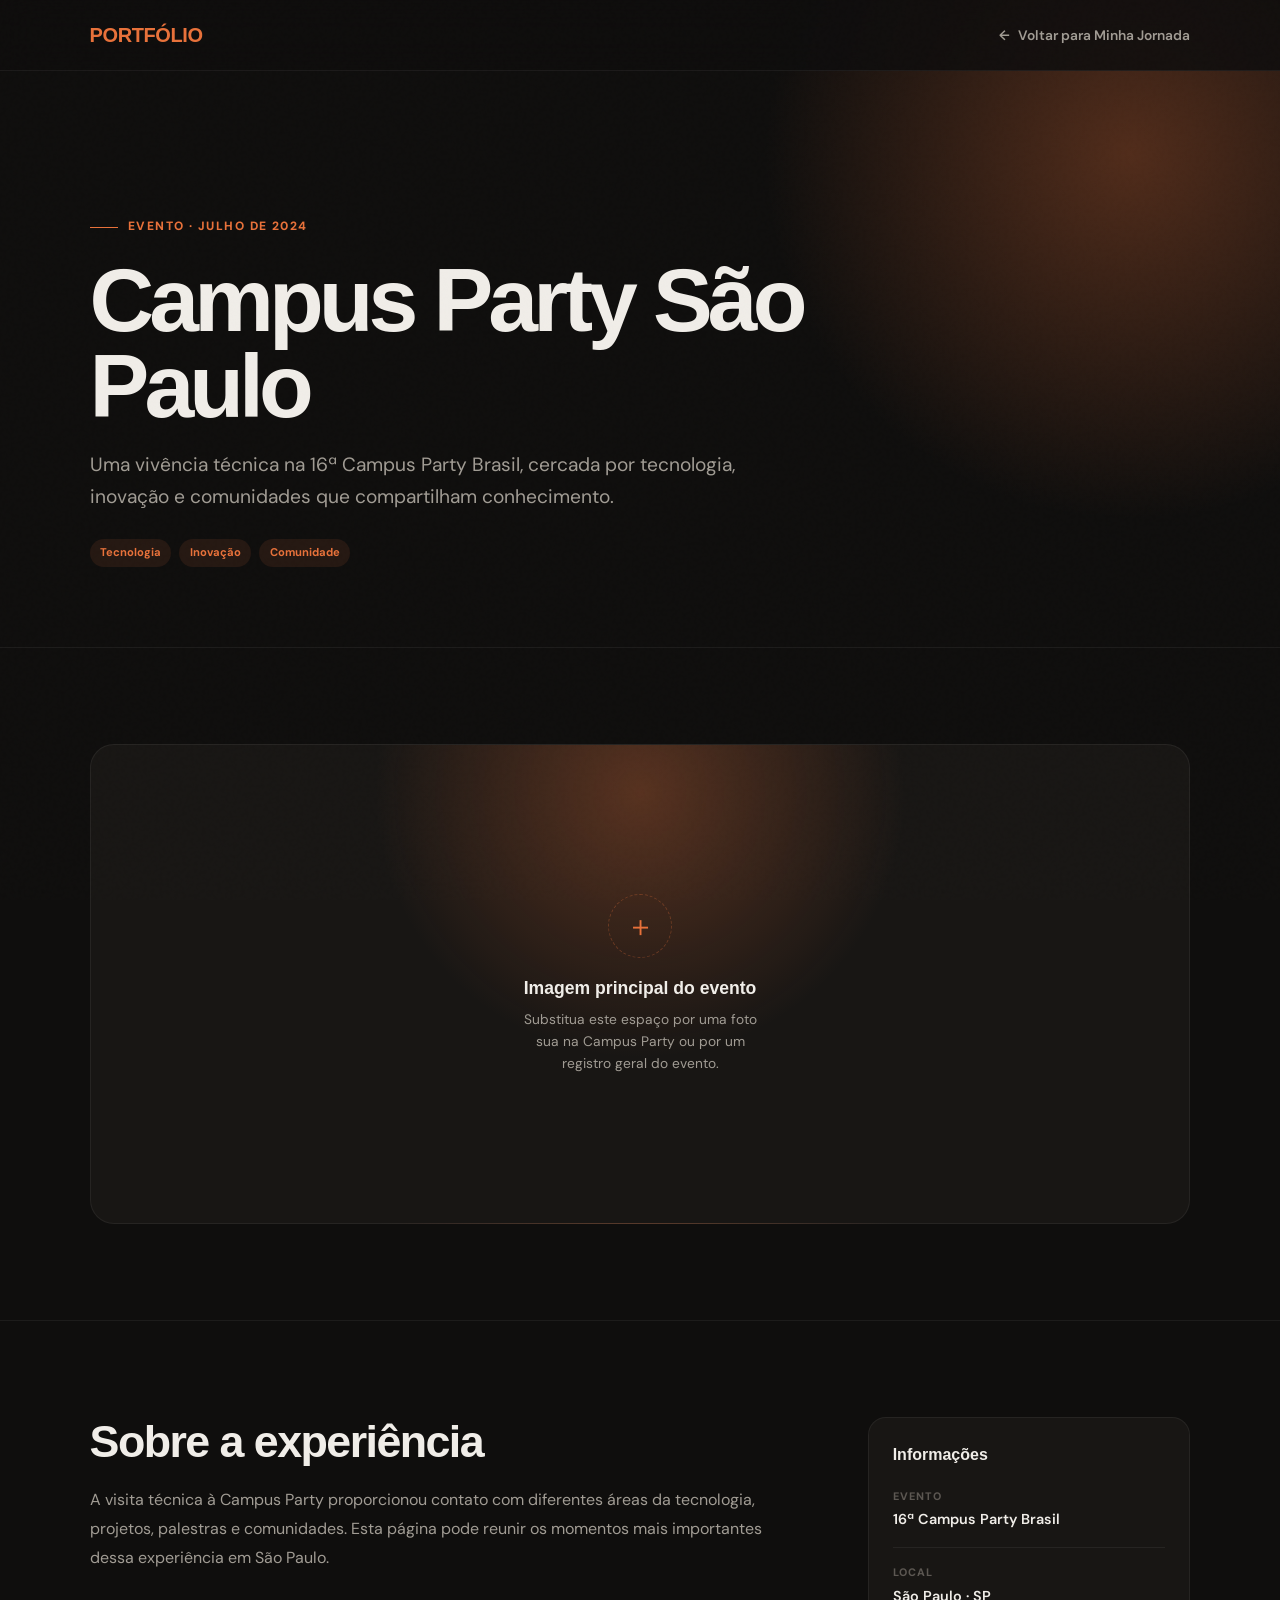
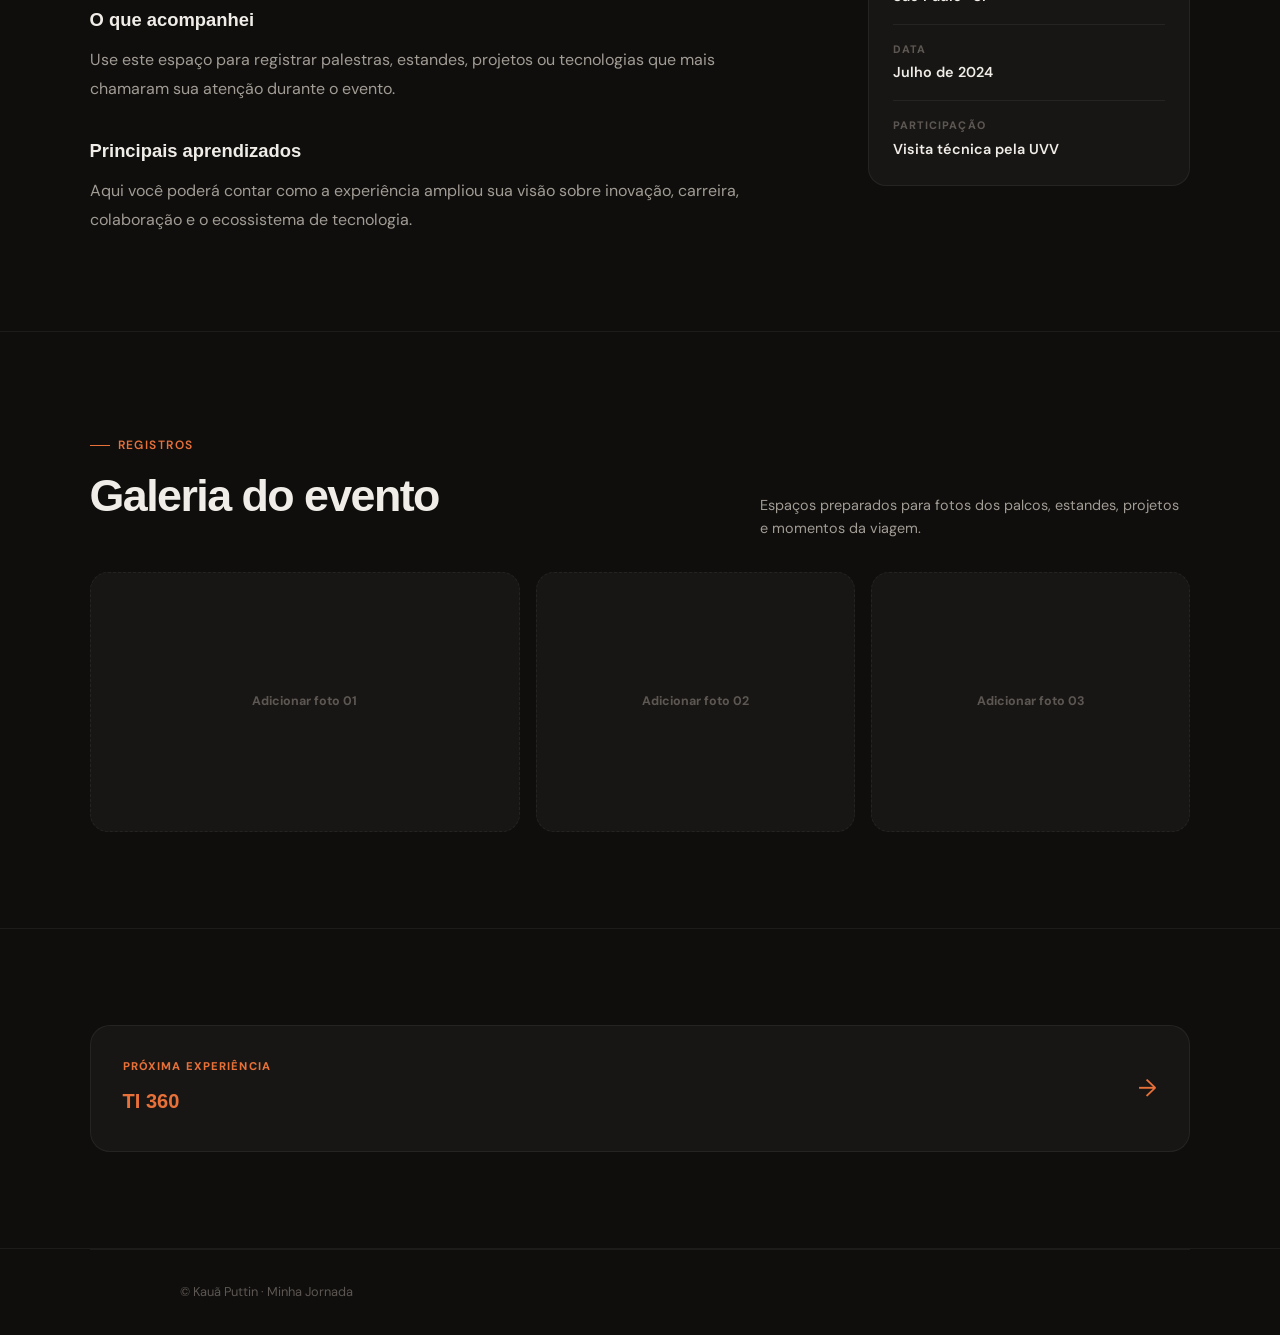
==== jornada/campus-party-sp.html @ 3f98ffa6 "feat: aprimora portfolio com jornada e contatos" ====
<!DOCTYPE html>
<html lang="pt-BR" data-theme="dark">
<head>
  <meta charset="UTF-8" />
  <meta name="viewport" content="width=device-width, initial-scale=1.0" />
  <meta name="description" content="Experiência de Kauã na 16ª Campus Party Brasil, em São Paulo." />
  <title>Campus Party São Paulo | Jornada de Kauã</title>
  <link rel="icon" type="image/png" href="../imagens/logo.png" />
  <link rel="preconnect" href="https://fonts.googleapis.com" />
  <link rel="preconnect" href="https://fonts.gstatic.com" crossorigin />
  <link href="https://fonts.googleapis.com/css2?family=Syne:wght@400;600;700;800&family=DM+Sans:ital,opsz,wght@0,9..40,300;0,9..40,400;0,9..40,500;1,9..40,300&display=swap" rel="stylesheet" />
  <link rel="stylesheet" href="../style.css" />
  <script>try { document.documentElement.dataset.theme = localStorage.getItem('theme') || 'dark'; } catch {}</script>
</head>
<body class="journey-detail-page">
  <nav class="detail-nav">
    <a href="../index.html#home" class="nav-logo"><span>PORTFÓLIO</span></a>
    <a href="../index.html#journey" class="detail-back"><span aria-hidden="true">&larr;</span> Voltar para Minha Jornada</a>
  </nav>

  <main class="journey-detail-main">
    <header class="journey-detail-hero">
      <div class="journey-detail-hero-inner">
        <span class="journey-detail-eyebrow">Evento · Julho de 2024</span>
        <h1 class="journey-detail-title">Campus Party São Paulo</h1>
        <p class="journey-detail-lead">
          Uma vivência técnica na 16ª Campus Party Brasil, cercada por tecnologia, inovação e comunidades que compartilham conhecimento.
        </p>
        <div class="journey-detail-tags">
          <span>Tecnologia</span>
          <span>Inovação</span>
          <span>Comunidade</span>
        </div>
      </div>
    </header>

    <section class="journey-detail-section">
      <div class="journey-detail-container">
        <div class="journey-detail-cover">
          <div class="journey-detail-placeholder">
            <span aria-hidden="true">＋</span>
            <strong>Imagem principal do evento</strong>
            <p>Substitua este espaço por uma foto sua na Campus Party ou por um registro geral do evento.</p>
          </div>
        </div>
      </div>
    </section>

    <section class="journey-detail-section">
      <div class="journey-detail-container journey-detail-content-grid">
        <article class="journey-detail-copy">
          <h2>Sobre a experiência</h2>
          <p>
            A visita técnica à Campus Party proporcionou contato com diferentes áreas da tecnologia, projetos, palestras e comunidades. Esta página pode reunir os momentos mais importantes dessa experiência em São Paulo.
          </p>
          <h3>O que acompanhei</h3>
          <p>
            Use este espaço para registrar palestras, estandes, projetos ou tecnologias que mais chamaram sua atenção durante o evento.
          </p>
          <h3>Principais aprendizados</h3>
          <p>
            Aqui você poderá contar como a experiência ampliou sua visão sobre inovação, carreira, colaboração e o ecossistema de tecnologia.
          </p>
        </article>

        <aside class="journey-detail-facts" aria-label="Informações do evento">
          <h2>Informações</h2>
          <dl>
            <div><dt>Evento</dt><dd>16ª Campus Party Brasil</dd></div>
            <div><dt>Local</dt><dd>São Paulo · SP</dd></div>
            <div><dt>Data</dt><dd>Julho de 2024</dd></div>
            <div><dt>Participação</dt><dd>Visita técnica pela UVV</dd></div>
          </dl>
        </aside>
      </div>
    </section>

    <section class="journey-detail-section">
      <div class="journey-detail-container">
        <div class="journey-gallery-heading">
          <div>
            <span class="section-label">Registros</span>
            <h2>Galeria do evento</h2>
          </div>
          <p>Espaços preparados para fotos dos palcos, estandes, projetos e momentos da viagem.</p>
        </div>
        <div class="journey-gallery-grid">
          <div class="journey-gallery-item">Adicionar foto 01</div>
          <div class="journey-gallery-item">Adicionar foto 02</div>
          <div class="journey-gallery-item">Adicionar foto 03</div>
        </div>
      </div>
    </section>

    <section class="journey-detail-section">
      <div class="journey-detail-container">
        <a href="ti-360.html" class="journey-detail-next">
          <span><small>Próxima experiência</small><strong>TI 360</strong></span>
          <span aria-hidden="true">&rarr;</span>
        </a>
      </div>
    </section>
  </main>

  <footer class="journey-detail-footer">© Kauã Puttin · Minha Jornada</footer>
</body>
</html>
---- style.css ----
/* ============================================
       CSS CUSTOM PROPERTIES (DESIGN TOKENS)
    ============================================ */
    :root {
      --font-display: 'Helvetica', sans-serif;
      --font-body: 'DM Sans', sans-serif;

      /* Light theme */
      --bg: #F5F2EE;
      --bg-card: #EDEAE5;
      --surface: #E4E0D9;
      --border: rgba(0,0,0,0.08);
      --text-primary: #1A1714;
      --text-secondary: #645f5a;
      --text-muted: #9A948C;
      --accent: #C4531A;
      --accent-soft: rgba(196, 83, 26, 0.1);
      --accent-glow: rgba(196, 83, 26, 0.25);
      --success: #168653;
      --success-soft: rgba(22, 134, 83, 0.1);
      --success-border: rgba(22, 134, 83, 0.35);
      --tag-bg: rgba(196, 83, 26, 0.08);
      --tag-text: #C4531A;
      --nav-bg: rgba(245, 242, 238, 0.85);
      --shadow: 0 2px 20px rgba(0,0,0,0.06);
      --shadow-hover: 0 8px 40px rgba(0,0,0,0.12);
    }

    [data-theme="dark"] {
      --bg: #0F0E0D;
      --bg-card: #181614;
      --surface: #211F1C;
      --border: rgba(255,255,255,0.06);
      --text-primary: #F0EDE8;
      --text-secondary: #a19c94;
      --text-muted: #5C5752;
      --accent: #E8713A;
      --accent-soft: rgba(232, 113, 58, 0.12);
      --accent-glow: rgba(232, 113, 58, 0.3);
      --success: #37E681;
      --success-soft: rgba(55, 230, 129, 0.1);
      --success-border: rgba(55, 230, 129, 0.35);
      --tag-bg: rgba(232, 113, 58, 0.1);
      --tag-text: #E8713A;
      --nav-bg: rgba(15, 14, 13, 0.85);
      --shadow: 0 2px 20px rgba(0,0,0,0.4);
      --shadow-hover: 0 8px 40px rgba(0,0,0,0.6);
    }

    /* ============================================
       RESET & BASE
    ============================================ */
    *, *::before, *::after { box-sizing: border-box; margin: 0; padding: 0; }

    html {
      scroll-behavior: smooth;
      font-size: 16px;
    }

    body {
      font-family: var(--font-body);
      background: var(--bg);
      color: var(--text-primary);
      line-height: 1.6;
      transition: background 0.3s, color 0.3s;
      overflow-x: hidden;
    }

    a { color: inherit; text-decoration: none; }
    img { max-width: 100%; display: block; }
    ul { list-style: none; }

    /* ============================================
       SCROLLBAR
    ============================================ */
    ::-webkit-scrollbar { width: 6px; }
    ::-webkit-scrollbar-track { background: var(--bg); }
    ::-webkit-scrollbar-thumb { background: var(--surface); border-radius: 3px; }

    /* ============================================
       NOISE TEXTURE OVERLAY
    ============================================ */
    body::before {
      content: '';
      position: fixed;
      inset: 0;
      background-image: url("data:image/svg+xml,%3Csvg viewBox='0 0 256 256' xmlns='http://www.w3.org/2000/svg'%3E%3Cfilter id='noise'%3E%3CfeTurbulence type='fractalNoise' baseFrequency='0.9' numOctaves='4' stitchTiles='stitch'/%3E%3C/filter%3E%3Crect width='100%25' height='100%25' filter='url(%23noise)' opacity='0.035'/%3E%3C/svg%3E");
      pointer-events: none;
      z-index: 9999;
      opacity: 0.4;
    }

    /* ============================================
       NAVIGATION
    ============================================ */
    nav {
      position: fixed;
      top: 0;
      left: 0;
      right: 0;
      z-index: 100;
      display: flex;
      align-items: center;
      justify-content: space-between;
      padding: 1.2rem 7%;
      background: var(--nav-bg);
      backdrop-filter: blur(16px);
      -webkit-backdrop-filter: blur(16px);
      border-bottom: 1px solid var(--border);
      transition: background 0.3s;
    }

    .nav-logo {
      font-family: var(--font-display);
      font-weight: 800;
      font-size: 1.25rem;
      color: var(--text-primary);
      letter-spacing: -0.02em;
    }

    .nav-logo span { color: var(--accent); }

    .nav-links {
      display: flex;
      gap: 2rem;
      align-items: center;
    }

    .nav-links a {
      font-size: 0.875rem;
      font-weight: 500;
      color: var(--text-secondary);
      letter-spacing: 0.02em;
      transition: color 0.2s;
      position: relative;
    }

    .nav-links a::after {
      content: '';
      position: absolute;
      bottom: -2px;
      left: 0;
      width: 0;
      height: 1px;
      background: var(--accent);
      transition: width 0.3s;
    }

    .nav-links a:hover { color: var(--text-primary); }
    .nav-links a:hover::after { width: 100%; }

    /* Theme toggle */
    .theme-toggle {
      background: var(--surface);
      border: 1px solid var(--border);
      color: var(--text-secondary);
      cursor: pointer;
      padding: 0.4rem 0.75rem;
      border-radius: 100px;
      font-size: 0.85rem;
      transition: all 0.2s;
      display: flex;
      align-items: center;
      gap: 0.4rem;
    }

    .theme-toggle .theme-icon-image {
      width: 16px;
      height: 16px;
    }

    .theme-toggle:hover {
      color: var(--text-primary);
      border-color: var(--accent);
    }

    #mobileNav p {
      text-align: center;
    }

    .mobile-theme-toggle {
      display: none;
      width: 100%;
      justify-content: center;
      padding: 0.85rem 1rem;
      border-radius: 10px;
      margin-top: 0;
    }

    /* Hamburger */
    .hamburger {
      display: none;
      flex-direction: column;
      gap: 5px;
      cursor: pointer;
      padding: 4px;
      background: none;
      border: none;
    }

    .hamburger span {
      display: block;
      width: 22px;
      height: 2px;
      background: var(--text-primary);
      border-radius: 2px;
      transition: all 0.3s;
    }

    /* Mobile nav */
    .mobile-nav {
      display: none;
      position: fixed;
      top: 64px;
      left: 0;
      right: 0;
      background: var(--nav-bg);
      backdrop-filter: blur(16px);
      -webkit-backdrop-filter: blur(16px);
      border-bottom: 1px solid var(--border);
      padding: 1rem 7%;
      z-index: 99;
      flex-direction: column;
      gap: 1rem;
    }

    .mobile-nav.open { display: flex; }
    .mobile-nav a {
      color: var(--text-secondary);
      font-size: 1rem;
      font-weight: 500;
      padding: 0.5rem 0;
      border-bottom: 1px solid var(--border);
      transition: color 0.2s;
    }
    .mobile-nav a:last-child { border-bottom: none; }
    .mobile-nav a:hover { color: var(--accent); }

    /* ============================================
       SECTIONS COMMON
    ============================================ */
    section {
      width: 100%;
      padding: 7rem 7%;
      max-width: none;
      margin: 0;
    }

    .section-label {
      display: inline-flex;
      align-items: center;
      gap: 0.5rem;
      font-size: 0.75rem;
      font-weight: 600;
      letter-spacing: 0.12em;
      text-transform: uppercase;
      color: var(--accent);
      margin-bottom: 1rem;
    }

    .section-label::before {
      content: '';
      display: block;
      width: 20px;
      height: 1px;
      background: var(--accent);
    }

    .section-title {
      font-family: var(--font-display);
      font-size: clamp(2rem, 4vw, 3rem);
      font-weight: 800;
      letter-spacing: -0.03em;
      line-height: 1.1;
      color: var(--text-primary);
      margin-bottom: 1rem;
    }

    .section-subtitle {
      font-size: 1.05rem;
      color: var(--text-secondary);
      max-width: 560px;
      line-height: 1.7;
      margin-bottom: 3.5rem;
    }

    /* Fade-in animation */
    .fade-up {
      opacity: 0;
      transform: translateY(30px);
      transition: opacity 0.7s ease, transform 0.7s ease;
    }

    .fade-up.visible {
      opacity: 1;
      transform: translateY(0);
    }

    @media (prefers-reduced-motion: reduce) {
      .fade-up {
        opacity: 1;
        transform: none;
        transition: none;
      }
    }

    /* ============================================
       HERO SECTION
    ============================================ */
    #home {
      min-height: 100vh;
      display: flex;
      align-items: center;
      padding-top: 5rem;
      position: relative;
      overflow: hidden;
    }

    /* Decorative background orb */
    #home::after {
      content: '';
      position: absolute;
      top: 10%;
      right: -10%;
      width: 600px;
      height: 600px;
      background: radial-gradient(circle, var(--accent-glow) 0%, transparent 70%);
      border-radius: 50%;
      pointer-events: none;
      animation: pulse 8s ease-in-out infinite;
    }

    @keyframes pulse {
      0%, 100% { transform: scale(1) translate(0, 0); opacity: 0.6; }
      50% { transform: scale(1.1) translate(-20px, 20px); opacity: 1; }
    }

    #home {
      display: flex;
      align-items: center;
      justify-content: space-between;
      flex-wrap: wrap;
      gap: 3rem;
      min-height: calc(100vh - 120px);
      position: relative;
      padding-top: 6rem;
      padding-bottom: 6rem;
    }

    
    .hero-text {
      flex: 1 1 520px;
      max-width: 880px;
      position: relative;
      z-index: 1;
    }

    .hero-content {
      position: relative;
      z-index: 1;
    }

    .hero-visual {
      flex: 0 0 420px;
      max-width: 420px;
      align-self: center;
      display: flex;
      justify-content: center;
      position: relative;
      z-index: 1;
      animation: fadeUp 0.8s 0.1s ease both;
    }

    .hero-photo {
      width: 100%;
      height: auto;
      border-radius: 32px;
      box-shadow: 0 28px 80px rgba(0, 0, 0, 0.35);
      object-fit: cover;
      display: block;
    }

    @media (min-width: 1025px) {
      #home::after {
        top: calc(50% - 300px);
        right: calc(7% - 90px);
      }
    }

    @media (max-width: 1024px) {
      #home {
        flex-direction: column;
        align-items: flex-start;
      }

      .hero-visual {
        width: 100%;
        max-width: 640px;
      }
    }

    @media (max-width: 768px) {
      #home {
        padding-top: 5rem;
        padding-bottom: 4rem;
      }

      #home::after {
        top: 5rem;
        left: 50%;
        right: auto;
        width: min(110vw, 560px);
        height: min(110vw, 560px);
        margin-left: calc(min(110vw, 560px) / -2);
        animation: pulseMobile 8s ease-in-out infinite;
        z-index: 0;
      }

      .hero-visual {
        order: -1;
        width: 100%;
        max-width: 100%;
        justify-content: center;
      }

      .hero-photo {
        border-radius: 24px;
        max-width: 320px;
        width: 90%;
      }

      /* Mobile: overlay hero text on top of the photo for better legibility */
      #home {
        display: grid;
        grid-template-areas:
          "hero"
          "content"
          "actions"
          "scroll";
        grid-template-rows: auto auto auto auto;
        gap: 0;
        align-items: stretch;
      }

      .hero-text { display: contents; }

      .hero-visual {
        grid-area: hero;
        margin: 0 auto;
        z-index: 1;
        position: relative;
        width: 100%;
        max-width: 460px;
      }

      .hero-visual::after {
        content: "";
        position: absolute;
        inset: 0;
        border-radius: 24px;
        background: linear-gradient(
          to bottom,
          rgba(0, 0, 0, 0.05) 0%,
          rgba(0, 0, 0, 0.15) 45%,
          rgba(0, 0, 0, 0.75) 100%
        );
        pointer-events: none;
        z-index: 1;
      }

      .hero-photo {
        max-width: none;
        width: 100%;
        height: min(62vh, 560px);
        object-fit: cover;
        border-radius: 24px;
        position: relative;
        z-index: 0;
      }

      /* Only the title overlays the image (mobile) */
      .hero-title {
        grid-area: hero;
        align-self: end;
        justify-self: center;
        z-index: 2;
        margin: 0 0 1.4rem;
        text-align: center;
        text-shadow: 0 10px 28px rgba(0, 0, 0, 0.65);
      }

      .hero-badge {
        grid-area: hero;
        align-self: start;
        justify-self: start;
        margin: 0.75rem;
        z-index: 3;
      }

      .hero-content {
        grid-area: content;
        justify-self: center;
        width: min(92%, 520px);
        margin-top: 1.25rem;
        text-align: center;
      }

      .hero-actions {
        grid-area: actions;
        justify-content: center;
        margin-top: 1.25rem;
      }

      .hero-content .hero-desc { max-width: none; }

      .scroll-hint {
        grid-area: scroll;
        justify-self: center;
        margin-top: 1.75rem;
      }
    }

    @keyframes pulseMobile {
      0%, 100% { transform: scale(1); opacity: 0.6; }
      50% { transform: scale(1.08); opacity: 1; }
    }

    .hero-text { max-width: 880px; position: relative; z-index: 1; }

    .hero-badge {
      display: inline-flex;
      align-items: center;
      gap: 0.5rem;
      background: var(--accent-soft);
      border: 1px solid var(--accent-glow);
      color: var(--accent);
      font-size: 0.8rem;
      font-weight: 600;
      letter-spacing: 0.06em;
      padding: 0.4rem 1rem;
      border-radius: 100px;
      margin-bottom: 1.75rem;
      animation: fadeDown 0.8s ease both;
    }

    .hero-badge .dot {
      width: 6px;
      height: 6px;
      background: var(--accent);
      border-radius: 50%;
      animation: blink 2s ease-in-out infinite;
    }

    @keyframes blink {
      0%, 100% { opacity: 1; }
      50% { opacity: 0.3; }
    }

    .hero-title {
      font-family: var(--font-display);
      font-size: clamp(2.8rem, 7vw, 5.5rem);
      font-weight: 800;
      letter-spacing: -0.04em;
      line-height: 1.0;
      color: var(--text-primary);
      animation: fadeUp 0.8s 0.1s ease both;
      margin-bottom: 0.5rem;
    }

    .hero-title .accent { color: var(--accent); }

    .hero-subtitle {
      font-size: clamp(1.1rem, 2.5vw, 1.4rem);
      color: var(--text-secondary);
      font-weight: 300;
      letter-spacing: 0.01em;
      margin-bottom: 1.5rem;
      animation: fadeUp 0.8s 0.2s ease both;
    }

    .hero-devweb {
      font-size: clamp(1.1rem, 2.5vw, 1.4rem);
      color: rgb(196, 196, 196);
      font-weight: 500;
      letter-spacing: 0.01em;
      margin-bottom: 1.5rem;
      animation: fadeUp 0.8s 0.2s ease both;
    }

    .hero-desc {
      font-size: 1.05rem;
      color: var(--text-secondary);
      max-width: 680px;
      line-height: 1.75;
      margin-bottom: 2.5rem;
      animation: fadeUp 0.8s 0.3s ease both;
    }

    .hero-actions {
      display: flex;
      gap: 1rem;
      flex-wrap: wrap;
      animation: fadeUp 0.8s 0.4s ease both;
    }

    .hero-socials {
      display: flex;
      align-items: center;
      gap: 0.75rem;
      margin-top: 1.25rem;
      animation: fadeUp 0.8s 0.5s ease both;
    }

    .hero-social-link {
      width: 42px;
      height: 42px;
      display: inline-flex;
      align-items: center;
      justify-content: center;
      background: var(--surface);
      border: 1px solid var(--border);
      border-radius: 12px;
      transition: transform 0.2s ease, border-color 0.2s ease, box-shadow 0.2s ease;
    }

    .hero-social-link:hover {
      transform: translateY(-2px);
      border-color: var(--accent);
      box-shadow: 0 8px 28px var(--accent-glow);
    }

    .hero-social-icon {
      width: 20px;
      height: 20px;
      object-fit: contain;
    }

    .btn-primary {
      display: inline-flex;
      align-items: center;
      gap: 0.5rem;
      background: var(--accent);
      color: #fff;
      font-family: var(--font-body);
      font-size: 0.9rem;
      font-weight: 600;
      padding: 0.85rem 1.75rem;
      border-radius: 8px;
      border: 2px solid var(--accent);
      cursor: pointer;
      transition: all 0.25s;
      letter-spacing: 0.02em;
    }

    .btn-primary:hover {
      background: transparent;
      color: var(--accent);
      transform: translateY(-2px);
      box-shadow: 0 8px 30px var(--accent-glow);
    }

    .btn-secondary {
      display: inline-flex;
      align-items: center;
      gap: 0.5rem;
      background: transparent;
      color: var(--text-primary);
      font-family: var(--font-body);
      font-size: 0.9rem;
      font-weight: 500;
      padding: 0.85rem 1.75rem;
      border-radius: 8px;
      border: 1.5px solid var(--border);
      cursor: pointer;
      transition: all 0.25s;
    }

    .btn-secondary:hover {
      border-color: var(--accent);
      color: var(--accent);
      transform: translateY(-2px);
    }

    /* Hero scroll indicator */
    .scroll-hint {
      position: absolute;
      bottom: 2.5rem;
      left: 5%;
      display: flex;
      align-items: center;
      gap: 0.75rem;
      color: var(--text-muted);
      font-size: 0.78rem;
      letter-spacing: 0.08em;
      text-transform: uppercase;
      animation: fadeUp 1s 0.8s ease both;
    }

    .scroll-line {
      width: 40px;
      height: 1px;
      background: var(--text-muted);
      position: relative;
      overflow: hidden;
    }

    .scroll-line::after {
      content: '';
      position: absolute;
      left: -100%;
      top: 0;
      width: 100%;
      height: 100%;
      background: var(--accent);
      animation: slide 2s ease-in-out infinite;
    }

    @keyframes slide {
      0% { left: -100%; }
      100% { left: 100%; }
    }

    @keyframes fadeUp {
      from { opacity: 0; transform: translateY(20px); }
      to { opacity: 1; transform: translateY(0); }
    }

    @keyframes fadeDown {
      from { opacity: 0; transform: translateY(-10px); }
      to { opacity: 1; transform: translateY(0); }
    }

    /* ============================================
       LOAD MORE BUTTON
    ============================================ */
    .load-more-container {
      display: flex;
      justify-content: center;
      margin: 3rem 0 4.5rem;
    }

    .load-more-btn {
      padding: 0.75rem 1.5rem;
      border-radius: 100px;
      font-size: 0.9rem;
      font-weight: 600;
      transition: all 0.2s ease;
    }

    .load-more-btn:hover {
      transform: translateY(-2px);
      box-shadow: var(--shadow-hover);
    }

    .hidden-project {
      display: none !important;
    }

    /* ============================================
       JOURNEY SECTION
    ============================================ */
    #journey {
      border-top: 1px solid var(--border);
      position: relative;
      overflow: hidden;
    }

    .journey-grid {
      display: grid;
      grid-template-columns: repeat(3, minmax(0, 1fr));
      gap: 1.5rem;
    }

    .journey-card {
      min-width: 0;
      overflow: hidden;
      display: flex;
      flex-direction: column;
      background: var(--bg-card);
      border: 1px solid var(--border);
      border-radius: 20px;
      color: inherit;
      transition: transform 0.3s ease, border-color 0.3s ease, box-shadow 0.3s ease;
    }

    .journey-card:hover {
      transform: translateY(-7px);
      border-color: var(--accent-glow);
      box-shadow: var(--shadow-hover);
    }

    .journey-card:focus-visible {
      outline: 2px solid var(--accent);
      outline-offset: 4px;
    }

    .journey-card-media {
      position: relative;
      aspect-ratio: 16 / 10;
      overflow: hidden;
      display: grid;
      place-items: center;
      border-bottom: 1px solid var(--border);
    }

    .journey-card-media::after {
      content: '';
      position: absolute;
      inset: 0;
      background: linear-gradient(180deg, transparent 35%, rgba(15, 14, 13, 0.58));
      pointer-events: none;
    }

    .journey-card-media-fortes {
      background: radial-gradient(circle at 25% 20%, rgba(232, 113, 58, 0.45), transparent 35%), linear-gradient(135deg, #24140d, #3d1d10 48%, #0f0e0d);
    }

    .journey-card-media-campus {
      background: radial-gradient(circle at 75% 25%, rgba(80, 139, 255, 0.4), transparent 34%), linear-gradient(135deg, #10152c, #1e2951 50%, #0f0e0d);
    }

    .journey-card-media-ti360 {
      background: radial-gradient(circle at 50% 10%, rgba(90, 214, 160, 0.38), transparent 36%), linear-gradient(135deg, #0d241c, #123c2d 50%, #0f0e0d);
    }

    .journey-card-index {
      position: absolute;
      top: 1rem;
      left: 1rem;
      z-index: 2;
      display: inline-flex;
      align-items: center;
      justify-content: center;
      min-width: 36px;
      height: 28px;
      padding: 0 0.55rem;
      border: 1px solid rgba(255,255,255,0.14);
      border-radius: 999px;
      background: rgba(0,0,0,0.28);
      color: rgba(255,255,255,0.9);
      font-size: 0.72rem;
      font-weight: 800;
      backdrop-filter: blur(10px);
    }

    .journey-image-placeholder {
      position: relative;
      z-index: 2;
      display: flex;
      flex-direction: column;
      align-items: center;
      gap: 0.4rem;
      color: rgba(255,255,255,0.7);
      transition: transform 0.3s ease, color 0.3s ease;
    }

    .journey-image-placeholder > span {
      width: 46px;
      height: 46px;
      display: grid;
      place-items: center;
      border: 1px dashed rgba(255,255,255,0.38);
      border-radius: 50%;
      font-size: 1.4rem;
      font-weight: 300;
    }

    .journey-image-placeholder small {
      font-size: 0.7rem;
      font-weight: 600;
      letter-spacing: 0.08em;
      text-transform: uppercase;
    }

    .journey-card:hover .journey-image-placeholder {
      transform: scale(1.04);
      color: #fff;
    }

    .journey-card-body {
      flex: 1;
      display: flex;
      flex-direction: column;
      padding: 1.5rem;
    }

    .journey-card-meta {
      display: flex;
      align-items: center;
      justify-content: space-between;
      gap: 1rem;
      margin-bottom: 0.85rem;
      color: var(--text-muted);
      font-size: 0.72rem;
      font-weight: 700;
      letter-spacing: 0.08em;
      text-transform: uppercase;
    }

    .journey-card-meta > span { color: var(--accent); }

    .journey-card h3 {
      margin-bottom: 0.7rem;
      font-family: var(--font-display);
      font-size: 1.25rem;
      line-height: 1.2;
      letter-spacing: -0.02em;
      color: var(--text-primary);
    }

    .journey-card-body > p {
      flex: 1;
      margin-bottom: 1.25rem;
      color: var(--text-secondary);
      font-size: 0.9rem;
      line-height: 1.65;
    }

    .journey-card-tags {
      display: flex;
      flex-wrap: wrap;
      gap: 0.45rem;
      margin-bottom: 1.25rem;
    }

    .journey-card-tags span,
    .journey-detail-tags span {
      padding: 0.3rem 0.65rem;
      border-radius: 999px;
      background: var(--tag-bg);
      color: var(--tag-text);
      font-size: 0.7rem;
      font-weight: 700;
    }

    .journey-card-link {
      display: flex;
      align-items: center;
      justify-content: space-between;
      gap: 0.75rem;
      padding-top: 1rem;
      border-top: 1px solid var(--border);
      color: var(--text-primary);
      font-size: 0.82rem;
      font-weight: 700;
    }

    .journey-card-link span {
      color: var(--accent);
      font-size: 1rem;
      transition: transform 0.25s ease;
    }

    .journey-card:hover .journey-card-link span { transform: translateX(4px); }

    /* Journey detail pages */
    .journey-detail-page { min-height: 100vh; }

    .detail-nav { justify-content: space-between; }

    .detail-back {
      display: inline-flex;
      align-items: center;
      gap: 0.5rem;
      color: var(--text-secondary);
      font-size: 0.86rem;
      font-weight: 600;
      transition: color 0.2s ease, transform 0.2s ease;
    }

    .detail-back:hover {
      color: var(--accent);
      transform: translateX(-3px);
    }

    .journey-detail-main { overflow: hidden; }

    .journey-detail-hero {
      min-height: 72vh;
      display: flex;
      align-items: flex-end;
      position: relative;
      padding: 10rem 7% 5rem;
      border-bottom: 1px solid var(--border);
      overflow: hidden;
    }

    .journey-detail-hero::before {
      content: '';
      position: absolute;
      width: min(760px, 75vw);
      height: min(760px, 75vw);
      right: -18%;
      top: -35%;
      border-radius: 50%;
      background: radial-gradient(circle, var(--accent-glow), transparent 68%);
      pointer-events: none;
    }

    .journey-detail-hero-inner {
      width: min(900px, 100%);
      position: relative;
      z-index: 1;
    }

    .journey-detail-eyebrow {
      display: inline-flex;
      align-items: center;
      gap: 0.65rem;
      margin-bottom: 1.25rem;
      color: var(--accent);
      font-size: 0.75rem;
      font-weight: 800;
      letter-spacing: 0.12em;
      text-transform: uppercase;
    }

    .journey-detail-eyebrow::before {
      content: '';
      width: 28px;
      height: 1px;
      background: currentColor;
    }

    .journey-detail-title {
      max-width: 850px;
      margin-bottom: 1.25rem;
      color: var(--text-primary);
      font-family: var(--font-display);
      font-size: clamp(2.8rem, 7vw, 6rem);
      font-weight: 800;
      letter-spacing: -0.055em;
      line-height: 0.96;
    }

    .journey-detail-lead {
      max-width: 700px;
      margin-bottom: 1.6rem;
      color: var(--text-secondary);
      font-size: clamp(1rem, 2vw, 1.2rem);
      line-height: 1.7;
    }

    .journey-detail-tags {
      display: flex;
      flex-wrap: wrap;
      gap: 0.5rem;
    }

    .journey-detail-section {
      padding: 6rem 7%;
      border-bottom: 1px solid var(--border);
    }

    .journey-detail-container {
      width: min(1180px, 100%);
      margin: 0 auto;
    }

    .journey-detail-cover {
      min-height: 480px;
      display: grid;
      place-items: center;
      border: 1px solid var(--border);
      border-radius: 24px;
      background: radial-gradient(circle at 50% 10%, var(--accent-glow), transparent 38%), var(--bg-card);
      overflow: hidden;
    }

    .journey-detail-placeholder {
      max-width: 320px;
      padding: 2rem;
      text-align: center;
      color: var(--text-secondary);
    }

    .journey-detail-placeholder > span {
      width: 64px;
      height: 64px;
      display: grid;
      place-items: center;
      margin: 0 auto 1rem;
      border: 1px dashed var(--accent-glow);
      border-radius: 50%;
      color: var(--accent);
      font-size: 1.8rem;
    }

    .journey-detail-placeholder strong {
      display: block;
      margin-bottom: 0.4rem;
      color: var(--text-primary);
      font-family: var(--font-display);
      font-size: 1.1rem;
    }

    .journey-detail-placeholder p {
      font-size: 0.86rem;
      line-height: 1.6;
    }

    .journey-detail-content-grid {
      display: grid;
      grid-template-columns: minmax(0, 1.6fr) minmax(260px, 0.75fr);
      gap: clamp(3rem, 7vw, 7rem);
      align-items: start;
    }

    .journey-detail-copy h2,
    .journey-gallery-heading h2 {
      margin-bottom: 1.25rem;
      color: var(--text-primary);
      font-family: var(--font-display);
      font-size: clamp(1.8rem, 4vw, 2.8rem);
      letter-spacing: -0.035em;
      line-height: 1.1;
    }

    .journey-detail-copy h3 {
      margin: 2rem 0 0.75rem;
      color: var(--text-primary);
      font-family: var(--font-display);
      font-size: 1.15rem;
    }

    .journey-detail-copy p {
      color: var(--text-secondary);
      font-size: 1rem;
      line-height: 1.8;
    }

    .journey-detail-facts {
      padding: 1.5rem;
      border: 1px solid var(--border);
      border-radius: 18px;
      background: var(--bg-card);
    }

    .journey-detail-facts h2 {
      margin-bottom: 1.25rem;
      color: var(--text-primary);
      font-family: var(--font-display);
      font-size: 1rem;
    }

    .journey-detail-facts dl { display: grid; gap: 1rem; }

    .journey-detail-facts div {
      padding-bottom: 1rem;
      border-bottom: 1px solid var(--border);
    }

    .journey-detail-facts div:last-child {
      padding-bottom: 0;
      border-bottom: 0;
    }

    .journey-detail-facts dt {
      margin-bottom: 0.2rem;
      color: var(--text-muted);
      font-size: 0.68rem;
      font-weight: 800;
      letter-spacing: 0.1em;
      text-transform: uppercase;
    }

    .journey-detail-facts dd {
      color: var(--text-primary);
      font-size: 0.9rem;
      font-weight: 600;
    }

    .journey-gallery-heading {
      display: flex;
      align-items: end;
      justify-content: space-between;
      gap: 2rem;
      margin-bottom: 2rem;
    }

    .journey-gallery-heading p {
      max-width: 430px;
      color: var(--text-secondary);
      font-size: 0.9rem;
      line-height: 1.6;
    }

    .journey-gallery-grid {
      display: grid;
      grid-template-columns: 1.35fr 1fr 1fr;
      gap: 1rem;
    }

    .journey-gallery-item {
      min-height: 260px;
      display: grid;
      place-items: center;
      border: 1px dashed var(--border);
      border-radius: 18px;
      background: var(--bg-card);
      color: var(--text-muted);
      font-size: 0.78rem;
      font-weight: 700;
    }

    .journey-detail-next {
      display: flex;
      align-items: center;
      justify-content: space-between;
      gap: 1rem;
      padding: 2rem;
      border: 1px solid var(--border);
      border-radius: 20px;
      background: var(--bg-card);
      color: var(--text-primary);
      transition: transform 0.25s ease, border-color 0.25s ease;
    }

    .journey-detail-next:hover {
      transform: translateY(-4px);
      border-color: var(--accent-glow);
    }

    .journey-detail-next small {
      display: block;
      margin-bottom: 0.3rem;
      color: var(--accent);
      font-size: 0.7rem;
      font-weight: 800;
      letter-spacing: 0.1em;
      text-transform: uppercase;
    }

    .journey-detail-next strong {
      font-family: var(--font-display);
      font-size: 1.25rem;
    }

    .journey-detail-next > span {
      color: var(--accent);
      font-size: 1.5rem;
    }

    .journey-detail-footer {
      padding: 2rem 7%;
      text-align: center;
      color: var(--text-muted);
      font-size: 0.8rem;
    }

    /* ============================================
       CERTIFICATES SECTION
    ============================================ */
    #certificates {
      border-top: 1px solid var(--border);
    }

    .certificates-grid {
      display: grid;
      grid-template-columns: repeat(auto-fit, minmax(320px, 1fr));
      gap: 1.25rem;
    }

    .certificate-card {
      min-height: 100%;
      padding: 1.25rem;
      background: var(--bg-card);
      border: 1px solid var(--border);
      border-radius: 16px;
      display: flex;
      align-items: flex-start;
      gap: 1rem;
      transition: transform 0.25s ease, border-color 0.25s ease, box-shadow 0.25s ease;
    }

    .certificate-card:hover {
      transform: translateY(-4px);
      border-color: var(--accent-glow);
      box-shadow: var(--shadow-hover);
    }

    .certificate-logo {
      width: 52px;
      height: 52px;
      border-radius: 10px;
      object-fit: cover;
      flex: 0 0 auto;
      background: var(--surface);
      border: 1px solid var(--border);
    }

    .certificate-content {
      min-width: 0;
      flex: 1;
    }

    .certificate-topline {
      display: flex;
      justify-content: space-between;
      gap: 1rem;
      align-items: flex-start;
      margin-bottom: 0.45rem;
    }

    .certificate-title {
      font-family: var(--font-display);
      font-size: 1rem;
      line-height: 1.15;
      font-weight: 800;
      color: var(--text-primary);
      margin-bottom: 0.3rem;
    }

    .certificate-issuer {
      color: var(--text-secondary);
      font-size: 0.86rem;
      line-height: 1.4;
    }

    .certificate-date {
      display: inline-flex;
      align-items: center;
      gap: 0.38rem;
      flex: 0 0 auto;
      color: var(--text-muted);
      font-size: 0.76rem;
      line-height: 1;
      padding-top: 0.18rem;
    }

    .certificate-date::before {
      content: '';
      width: 7px;
      height: 7px;
      border-radius: 50%;
      background: #37e681;
      box-shadow: 0 0 12px rgba(55, 230, 129, 0.5);
    }

    .certificate-role {
      color: var(--text-primary);
      font-size: 0.88rem;
      font-weight: 700;
      margin-bottom: 0.65rem;
    }

    .certificate-desc {
      color: var(--text-secondary);
      font-size: 0.88rem;
      line-height: 1.6;
      margin-bottom: 1rem;
    }

    .certificate-tags {
      display: flex;
      flex-wrap: wrap;
      gap: 0.5rem;
    }

    .certificate-tags span {
      padding: 0.32rem 0.72rem;
      border: 1px solid var(--border);
      border-radius: 999px;
      color: var(--text-muted);
      background: rgba(255,255,255,0.015);
      font-size: 0.72rem;
      font-weight: 700;
      line-height: 1;
      text-transform: uppercase;
    }

    .certificates-more-container {
      display: none;
      justify-content: center;
      margin-top: 1.75rem;
    }

    .certificate-toggle-btn {
      padding: 0.75rem 1.25rem;
      border-radius: 999px;
      font-size: 0.86rem;
      font-weight: 700;
      cursor: pointer;
    }

    #about {
      border-top: 1px solid var(--border);
    }

    

    .about-grid {
      display: grid;
      grid-template-columns: minmax(280px, 500px) minmax(0, 1fr);
      gap: 5rem;
      align-items: center;
    }

    .about-heading {
      grid-column: 2;
      align-self: end;
    }

    .about-visual {
      position: relative;
      width: 100%;
      max-width: 500px;
      aspect-ratio: 1 / 1;
      justify-self: center;
      grid-column: 1;
      grid-row: 1 / span 2;
    }

    .about-avatar {
      color: transparent;
      width: 100%;
      height: 100%;
      background: var(--surface);
      border-radius: 20px;
      border: 1px solid var(--border);
      position: relative;
      overflow: hidden;
      display: flex;
      align-items: center;
      justify-content: center;
    }

    .about-avatar img {
      width: 100%;
      height: 100%;
      object-fit: cover;
      display: block;
    }

    /* Floating stat cards */
    .stat-card {
      position: absolute;
      background: var(--bg-card);
      border: 1px solid var(--border);
      border-radius: 12px;
      padding: 0.75rem 1.1rem;
      box-shadow: var(--shadow);
      backdrop-filter: blur(8px);
    }

    .stat-card .stat-num {
      font-family: var(--font-display);
      font-size: 1.4rem;
      font-weight: 800;
      color: var(--accent);
      line-height: 1;
    }

    .stat-card .stat-label {
      font-size: 0.72rem;
      color: var(--text-muted);
      letter-spacing: 0.05em;
      text-transform: uppercase;
      margin-top: 2px;
    }

    .stat-card:nth-child(2) {
      bottom: 2rem;
      left: -1.5rem;
      animation: float1 6s ease-in-out infinite;
    }

    .stat-card:nth-child(3) {
      top: 2rem;
      right: -1.5rem;
      animation: float2 7s ease-in-out infinite;
    }

    @keyframes float1 {
      0%, 100% { transform: translateY(0); }
      50% { transform: translateY(-8px); }
    }

    @keyframes float2 {
      0%, 100% { transform: translateY(0); }
      50% { transform: translateY(8px); }
    }

    .about-text {
      display: flex;
      flex-direction: column;
      gap: 1.25rem;
      grid-column: 2;
      align-self: start;
    }

    .about-text p {
      color: var(--text-secondary);
      line-height: 1.8;
      font-size: 1rem;
    }

    .about-text p strong { color: var(--text-primary); font-weight: 500; }

    .about-tags {
      display: flex;
      flex-wrap: wrap;
      gap: 0.5rem;
      margin-top: 0.5rem;
    }

    .tag {
      background: var(--tag-bg);
      color: var(--tag-text);
      font-size: 0.78rem;
      font-weight: 600;
      padding: 0.35rem 0.85rem;
      border-radius: 100px;
      letter-spacing: 0.03em;
      border: 1px solid var(--accent-glow);
    }

    /* ============================================
       SKILLS SECTION
    ============================================ */
    #skills {
      border-top: 1px solid var(--border);
      position: relative;
      overflow: hidden;
    }

    #skills::after {
      content: '';
      position: absolute;
      width: 420px;
      height: 420px;
      right: -240px;
      top: 80px;
      border-radius: 50%;
      background: radial-gradient(circle, var(--accent-soft), transparent 68%);
      pointer-events: none;
    }

    .skills-grid {
      display: grid;
      grid-template-columns: repeat(2, minmax(0, 1fr));
      gap: 1.5rem;
      position: relative;
      z-index: 1;
    }

    .skill-category {
      background: var(--bg-card);
      border: 1px solid var(--border);
      border-radius: 20px;
      padding: 2rem;
      min-height: 315px;
      display: flex;
      flex-direction: column;
      transition: transform 0.3s ease, border-color 0.3s ease, box-shadow 0.3s ease;
    }

    .skill-category:hover {
      transform: translateY(-6px);
      border-color: var(--accent-glow);
      box-shadow: 0 18px 45px var(--accent-soft);
    }

    .skill-category:nth-child(2) { transition-delay: 0.08s; }
    .skill-category:nth-child(3) { transition-delay: 0.16s; }
    .skill-category:nth-child(4) { transition-delay: 0.24s; }

    .skill-category-header {
      display: flex;
      align-items: center;
      gap: 1rem;
      margin-bottom: 1.25rem;
    }

    .skill-category-icon {
      width: 48px;
      height: 48px;
      flex: 0 0 48px;
      display: grid;
      place-items: center;
      border: 1px solid var(--accent-glow);
      border-radius: 14px;
      background: var(--accent-soft);
      color: var(--accent);
      font-family: var(--font-display);
      font-size: 0.9rem;
      font-weight: 800;
    }

    .skill-category-number {
      display: block;
      font-size: 0.7rem;
      font-weight: 700;
      letter-spacing: 0.12em;
      color: var(--accent);
      margin-bottom: 0.15rem;
    }

    .skill-category h3 {
      color: var(--text-primary);
      font-family: var(--font-display);
      font-size: 1.3rem;
      line-height: 1.2;
      letter-spacing: -0.02em;
    }

    .skill-description {
      color: var(--text-secondary);
      font-size: 0.94rem;
      line-height: 1.65;
      margin-bottom: 1.4rem;
      max-width: 52ch;
    }

    .skill-tags {
      display: flex;
      flex-wrap: wrap;
      gap: 0.6rem;
      margin-bottom: 1.5rem;
    }

    .skill-tags li {
      display: inline-flex;
      align-items: center;
      gap: 0.5rem;
      min-height: 36px;
      padding: 0.35rem 0.7rem 0.35rem 0.4rem;
      border: 1px solid var(--border);
      border-radius: 10px;
      background: var(--surface);
      color: var(--text-primary);
      font-size: 0.82rem;
      font-weight: 600;
    }

    .tech-icon {
      width: 24px;
      height: 24px;
      display: block;
      flex: 0 0 24px;
      object-fit: contain;
      border-radius: 4px;
    }

    [data-theme="dark"] .tech-icon-monochrome { filter: invert(1); }

    .skill-status {
      display: inline-flex;
      align-items: center;
      align-self: flex-start;
      gap: 0.5rem;
      margin-top: auto;
      padding: 0.38rem 0.7rem;
      border-radius: 100px;
      background: var(--surface);
      color: var(--text-secondary);
      font-size: 0.73rem;
      font-weight: 600;
    }

    .skill-status > span {
      width: 7px;
      height: 7px;
      border-radius: 50%;
      background: var(--accent);
    }

    .skill-status-frequent > span {
      box-shadow: 0 0 0 4px var(--accent-soft);
    }

    .skill-status-learning > span {
      background: var(--text-muted);
      box-shadow: 0 0 0 4px var(--border);
    }

    .skills-project-link {
      display: inline-flex;
      align-items: center;
      gap: 0.55rem;
      margin-top: 2rem;
      color: var(--accent);
      font-size: 0.9rem;
      font-weight: 600;
      transition: gap 0.25s ease, color 0.25s ease;
    }

    .skills-project-link:hover {
      gap: 0.85rem;
      color: var(--text-primary);
    }

    /* ============================================
       PROJECTS SECTION
    ============================================ */
    #projects { border-top: 1px solid var(--border); }

    .projects-grid {
      display: grid;
      grid-template-columns: repeat(auto-fit, minmax(300px, 1fr));
      gap: 1.5rem;
    }

    .project-card {
      background: var(--bg-card);
      border: 1px solid var(--border);
      border-radius: 20px;
      overflow: hidden;
      transition: transform 0.3s, box-shadow 0.3s, border-color 0.3s;
      display: flex;
      flex-direction: column;
    }

    .project-card:hover {
      transform: translateY(-6px);
      box-shadow: var(--shadow-hover);
      border-color: var(--accent-glow);
    }

    .project-thumb {
      aspect-ratio: 16/9;
      background: var(--surface);
      position: relative;
      overflow: hidden;
      display: flex;
      align-items: center;
      justify-content: center;
    }

    .project-thumb-image {
      position: absolute;
      inset: 0;
      width: 100%;
      height: 100%;
      object-fit: cover;
      z-index: 0;
    }

    .project-thumb-icon {
      font-size: 3rem;
      opacity: 0.2;
      transition: opacity 0.3s;
      z-index: 2;
    }

    .project-card:hover .project-thumb-icon { opacity: 0.35; }

    .project-thumb::after {
      content: '';
      position: absolute;
      inset: 0;
      background: linear-gradient(to bottom, transparent 40%, var(--bg-card));
      z-index: 1;
    }

    /* Unique gradient per card */
    .project-card:nth-child(1) .project-thumb { background: linear-gradient(135deg, #1a1a2e, #16213e, #0f3460); }
    .project-card:nth-child(2) .project-thumb { background: linear-gradient(135deg, #1a0a00, #3d1a00, #8b3a00); }
    .project-card:nth-child(3) .project-thumb { background: linear-gradient(135deg, #001a0a, #003d1a, #007a35); }

    .project-body {
      padding: 1.5rem;
      flex: 1;
      display: flex;
      flex-direction: column;
      gap: 0.75rem;
    }

    .project-name {
      font-family: var(--font-display);
      font-size: 1.15rem;
      font-weight: 700;
      letter-spacing: -0.02em;
      color: var(--text-primary);
    }

    .project-desc {
      font-size: 0.9rem;
      color: var(--text-secondary);
      line-height: 1.65;
      flex: 1;
    }

    .project-techs {
      display: flex;
      flex-wrap: wrap;
      gap: 0.4rem;
    }

    .project-tech {
      background: var(--tag-bg);
      color: var(--tag-text);
      font-size: 0.72rem;
      font-weight: 600;
      padding: 0.25rem 0.65rem;
      border-radius: 100px;
      letter-spacing: 0.04em;
    }

    .project-links {
      display: flex;
      gap: 0.75rem;
      padding-top: 0.5rem;
      border-top: 1px solid var(--border);
    }

    .project-link {
      display: inline-flex;
      align-items: center;
      gap: 0.35rem;
      font-size: 0.82rem;
      font-weight: 600;
      color: var(--text-muted);
      transition: color 0.2s;
    }

    .project-link:hover { color: var(--accent); }

    /* Prototype (Figma) overlay */
    body.modal-open { overflow: hidden; }

    .project-card[data-prototype-src] { cursor: pointer; }

    .project-thumb[data-prototype-src] { cursor: pointer; }

    .project-thumb[data-prototype-src]:focus-visible {
      outline: 2px solid var(--accent);
      outline-offset: -2px;
    }

    .project-thumb-cta {
      position: absolute;
      bottom: 0.9rem;
      left: 0.9rem;
      z-index: 2;
      display: inline-flex;
      align-items: center;
      gap: 0.4rem;
      padding: 0.35rem 0.65rem;
      border-radius: 999px;
      background: rgba(0,0,0,0.35);
      border: 1px solid rgba(255,255,255,0.12);
      color: rgba(255,255,255,0.92);
      font-size: 0.78rem;
      font-weight: 700;
      letter-spacing: 0.01em;
      backdrop-filter: blur(12px);
      -webkit-backdrop-filter: blur(12px);
      opacity: 0;
      transform: translateY(6px);
      transition: opacity 0.25s ease, transform 0.25s ease;
      pointer-events: none;
    }

    .project-thumb[data-prototype-src]:hover .project-thumb-cta,
    .project-thumb[data-prototype-src]:focus-visible .project-thumb-cta {
      opacity: 1;
      transform: translateY(0);
    }

    .prototype-modal {
      position: fixed;
      inset: 0;
      z-index: 10001;
      display: grid;
      place-items: center;
      padding: 1rem;
      opacity: 0;
      visibility: hidden;
      pointer-events: none;
      transition: opacity 0.25s ease, visibility 0.25s ease;
    }

    .prototype-modal.open {
      opacity: 1;
      visibility: visible;
      pointer-events: auto;
    }

    .prototype-backdrop {
      position: absolute;
      inset: 0;
      background: rgba(0,0,0,0.72);
      backdrop-filter: blur(10px);
      -webkit-backdrop-filter: blur(10px);
    }

    .prototype-dialog {
      position: relative;
      width: min(1200px, 100%);
      height: min(90vh, 760px);
      background: var(--bg-card);
      border: 1px solid var(--border);
      border-radius: 18px;
      box-shadow: var(--shadow-hover);
      overflow: hidden;
      display: flex;
      flex-direction: column;
      transform: translateY(10px) scale(0.985);
      transition: transform 0.25s ease;
    }

    .prototype-modal.open .prototype-dialog { transform: translateY(0) scale(1); }

    .prototype-header {
      display: flex;
      align-items: center;
      justify-content: space-between;
      gap: 1rem;
      padding: 0.9rem 1rem;
      border-bottom: 1px solid var(--border);
      background: linear-gradient(to bottom, rgba(255,255,255,0.04), transparent);
    }

    .prototype-title {
      font-family: var(--font-display);
      font-size: 1rem;
      font-weight: 800;
      letter-spacing: -0.02em;
      color: var(--text-primary);
    }

    .prototype-close {
      width: 42px;
      height: 42px;
      border-radius: 12px;
      border: 1px solid var(--border);
      background: var(--surface);
      color: var(--text-primary);
      cursor: pointer;
      display: inline-flex;
      align-items: center;
      justify-content: center;
      font-size: 1.4rem;
      line-height: 1;
      transition: transform 0.15s ease, border-color 0.15s ease;
      flex: 0 0 auto;
    }

    .prototype-close:hover {
      border-color: var(--accent-glow);
      transform: translateY(-1px);
    }

    .prototype-close:focus-visible {
      outline: 2px solid var(--accent);
      outline-offset: 2px;
    }

    .prototype-body { flex: 1; background: #000; }

    #prototypeFrame {
      width: 100%;
      height: 100%;
      border: 0;
      background: #fff;
    }

    @media (max-width: 640px) {
      .prototype-modal { padding: 0; }

      .prototype-dialog {
        width: 100vw;
        height: 100vh;
        border-radius: 0;
      }
    }

    @media (prefers-reduced-motion: reduce) {
      .prototype-modal,
      .prototype-dialog,
      .project-thumb-cta {
        transition: none !important;
      }

      .prototype-dialog { transform: none; }
    }

    /* ============================================
       CONTACT SECTION
    ============================================ */
    #contact { border-top: 1px solid var(--border); }

    .contact-wrapper {
      display: grid;
      grid-template-columns: 1fr 1fr;
      gap: 4rem;
      align-items: start;
    }

    .contact-info { display: flex; flex-direction: column; gap: 2rem; }

    .contact-text {
      font-size: 1rem;
      color: var(--text-secondary);
      line-height: 1.8;
    }

    .contact-links { display: flex; flex-direction: column; gap: 0.75rem; }

    .contact-link-item {
      display: flex;
      align-items: center;
      gap: 1rem;
      padding: 1rem 1.25rem;
      background: var(--bg-card);
      border: 1px solid var(--border);
      border-radius: 12px;
      transition: all 0.25s;
      color: var(--text-primary);
    }

    .contact-link-item:hover {
      border-color: var(--accent);
      transform: translateX(5px);
      color: var(--accent);
    }

    .contact-link-icon {
      width: 28px;
      height: 28px;
      background: transparent;
      border-radius: 8px;
      display: flex;
      align-items: center;
      justify-content: center;
      font-size: 1rem;
      flex-shrink: 0;
    }

    .contact-link-icon-image {
      width: 100%;
      height: 100%;
      object-fit: contain;
    }

    .contact-link-info .link-label {
      font-size: 0.72rem;
      color: var(--text-muted);
      text-transform: uppercase;
      letter-spacing: 0.08em;
      font-weight: 600;
    }

    .contact-link-info .link-value {
      font-size: 0.9rem;
      font-weight: 500;
      margin-top: 2px;
    }

    /* Contact Form */
    .contact-form { display: flex; flex-direction: column; gap: 1.1rem; }

    .form-group { display: flex; flex-direction: column; gap: 0.4rem; }

    .form-group[hidden] { display: none; }

    .contact-method-group {
      min-width: 0;
      border: 0;
    }

    .contact-method-group > .form-label {
      display: block;
      margin-bottom: 0.55rem;
    }

    .contact-method-options {
      display: grid;
      grid-template-columns: repeat(2, minmax(0, 1fr));
      gap: 0.65rem;
    }

    .contact-method-option {
      position: relative;
      cursor: pointer;
    }

    .contact-method-option input {
      position: absolute;
      width: 1px;
      height: 1px;
      opacity: 0;
      pointer-events: none;
    }

    .contact-method-option > span {
      min-height: 50px;
      display: flex;
      align-items: center;
      justify-content: center;
      gap: 0.55rem;
      padding: 0.7rem 1rem;
      border: 1.5px solid var(--border);
      border-radius: 12px;
      background: var(--bg-card);
      color: var(--text-secondary);
      font-size: 0.88rem;
      font-weight: 700;
      transition: border-color 0.2s ease, background 0.2s ease, color 0.2s ease, transform 0.2s ease;
    }

    .contact-method-option img {
      width: 22px;
      height: 22px;
      object-fit: contain;
    }

    .contact-method-option:hover > span {
      border-color: var(--accent-glow);
      color: var(--text-primary);
      transform: translateY(-2px);
    }

    .contact-method-option input:checked + span {
      border-color: var(--accent);
      background: var(--accent-soft);
      color: var(--text-primary);
      box-shadow: 0 0 0 3px var(--accent-soft);
    }

    .contact-method-option input:focus-visible + span {
      outline: 2px solid var(--accent);
      outline-offset: 3px;
    }

    .form-label {
      font-size: 0.78rem;
      font-weight: 600;
      letter-spacing: 0.05em;
      text-transform: uppercase;
      color: var(--text-muted);
    }

    .form-input,
    .form-textarea {
      background: var(--bg-card);
      border: 1.5px solid var(--border);
      border-radius: 10px;
      padding: 0.85rem 1.1rem;
      color: var(--text-primary);
      font-family: var(--font-body);
      font-size: 0.95rem;
      transition: border-color 0.2s, box-shadow 0.2s;
      outline: none;
      resize: none;
    }

    .form-input::placeholder,
    .form-textarea::placeholder { color: var(--text-muted); }

    .form-input:focus,
    .form-textarea:focus {
      border-color: var(--accent);
      box-shadow: 0 0 0 3px var(--accent-soft);
    }

    .form-textarea { min-height: 140px; }

    .form-submit {
      background: var(--accent);
      color: #fff;
      border: none;
      border-radius: 10px;
      padding: 1rem;
      font-family: var(--font-body);
      font-size: 0.95rem;
      font-weight: 700;
      cursor: pointer;
      transition: all 0.25s;
      letter-spacing: 0.02em;
    }

    .form-submit:hover {
      background: transparent;
      border: 1.5px solid var(--accent);
      color: var(--accent);
    }

    .form-success {
      display: none;
      background: var(--success-soft);
      border: 1px solid var(--success-border);
      color: var(--success);
      border-radius: 10px;
      padding: 0.85rem 1.1rem;
      font-size: 0.9rem;
      font-weight: 600;
      text-align: center;
    }

    .form-success.form-info {
      background: var(--accent-soft);
      border-color: var(--accent-glow);
      color: var(--accent);
    }

    /* ============================================
       FOOTER
    ============================================ */
    footer {
      border-top: 1px solid var(--border);
      padding: 2rem 7%;
      display: flex;
      align-items: center;
      justify-content: space-between;
      gap: 1rem;
      flex-wrap: wrap;
      max-width: 1100px;
      margin: 0 auto;
    }

    .footer-copy {
      font-size: 0.82rem;
      color: var(--text-muted);
    }

    .footer-copy span { color: var(--accent); }

    .footer-links {
      display: flex;
      gap: 1.5rem;
    }

    .footer-links a {
      font-size: 0.82rem;
      color: var(--text-muted);
      transition: color 0.2s;
    }

    

    .footer-links a:hover { color: var(--accent); }

    /* ============================================
       RESPONSIVE
    ============================================ */
    @media (max-width: 1100px) {
      .nav-links { gap: 1rem; }
      .nav-links a { font-size: 0.8rem; }
      .journey-grid { grid-template-columns: repeat(2, minmax(0, 1fr)); }
    }

    @media (max-width: 768px) {
      .nav-links { display: none; }
      .hamburger { display: flex; }
      nav > div > .theme-toggle { display: none; }
      .mobile-theme-toggle { display: flex; }

      .skills-grid { grid-template-columns: 1fr; }
      .skill-category { min-height: 0; }
      .journey-grid { grid-template-columns: 1fr; }

      .detail-nav { min-height: 64px; }
      .detail-back { font-size: 0.78rem; }
      .journey-detail-hero {
        min-height: 68vh;
        padding: 8rem 5% 4rem;
      }
      .journey-detail-section { padding: 4.5rem 5%; }
      .journey-detail-cover { min-height: 360px; }
      .journey-detail-content-grid { grid-template-columns: 1fr; gap: 3rem; }
      .journey-gallery-heading { align-items: flex-start; flex-direction: column; gap: 0.5rem; }
      .journey-gallery-grid { grid-template-columns: 1fr; }
      .journey-gallery-item { min-height: 220px; }

      .certificates-more-container { display: flex; }

      .certificates-grid:not(.certificates-expanded) .certificate-card:nth-child(n + 4) {
        display: none;
      }

      :root { --mobile-nav-height: 64px; }

      nav {
        min-height: var(--mobile-nav-height);
        z-index: 1001;
      }

      .mobile-nav {
        top: var(--mobile-nav-height);
        height: calc(100vh - var(--mobile-nav-height));
        overflow-y: auto;
        z-index: 1000;
      }

      section { scroll-margin-top: calc(var(--mobile-nav-height) + 12px); }

      .about-grid { grid-template-columns: 1fr; gap: 3rem; }
      .about-heading,
      .about-visual,
      .about-text {
        grid-column: auto;
        grid-row: auto;
      }

      .about-visual {
        max-width: 350px;
        width: 100%;
        aspect-ratio: 1 / 1;
        margin: 0 auto;
      }

      .contact-wrapper { grid-template-columns: 1fr; gap: 2rem; }
      .contact-info { gap: 1rem; }
      .contact-text { display: none; }
      .contact-links {
        flex-direction: row;
        flex-wrap: wrap;
        gap: 0.65rem;
      }
      .contact-link-item {
        width: 50px;
        height: 50px;
        justify-content: center;
        padding: 0;
        border-radius: 14px;
      }
      .contact-link-item:hover { transform: translateY(-3px); }
      .contact-link-info { display: none; }
      .contact-link-icon { width: 24px; height: 24px; }

      .hero-title { font-size: 20px; margin-bottom: 50px;}
      section { padding: 5rem 5%; }

      .stat-card:nth-child(2) { left: -0.75rem; }
      .stat-card:nth-child(3) { right: -0.75rem; }
    }

    @media (max-width: 480px) {
      .hero-title { font-size: 2.4rem; }
      .hero-desc { font-size: 0.98rem; }
      .projects-grid { grid-template-columns: 1fr; }
      .certificates-grid { grid-template-columns: 1fr; }
      .certificate-card {
        padding: 1.15rem;
      }
      .certificate-topline {
        flex-direction: column;
        gap: 0.4rem;
      }
      .skills-grid { grid-template-columns: 1fr; }
      .detail-nav .nav-logo { font-size: 1rem; }
      .detail-back { max-width: 180px; text-align: right; line-height: 1.25; }
      .journey-detail-title { font-size: 2.7rem; }
      .journey-detail-cover { min-height: 300px; }
      .journey-detail-next { padding: 1.4rem; }
    }

.mobile-prehero { display: none; }

@media (max-width: 468px) {
  .mobile-prehero {
    display: block;
    padding: 1.5rem 5%;
    margin-top: 64px;
    height: 5px;
  }
}
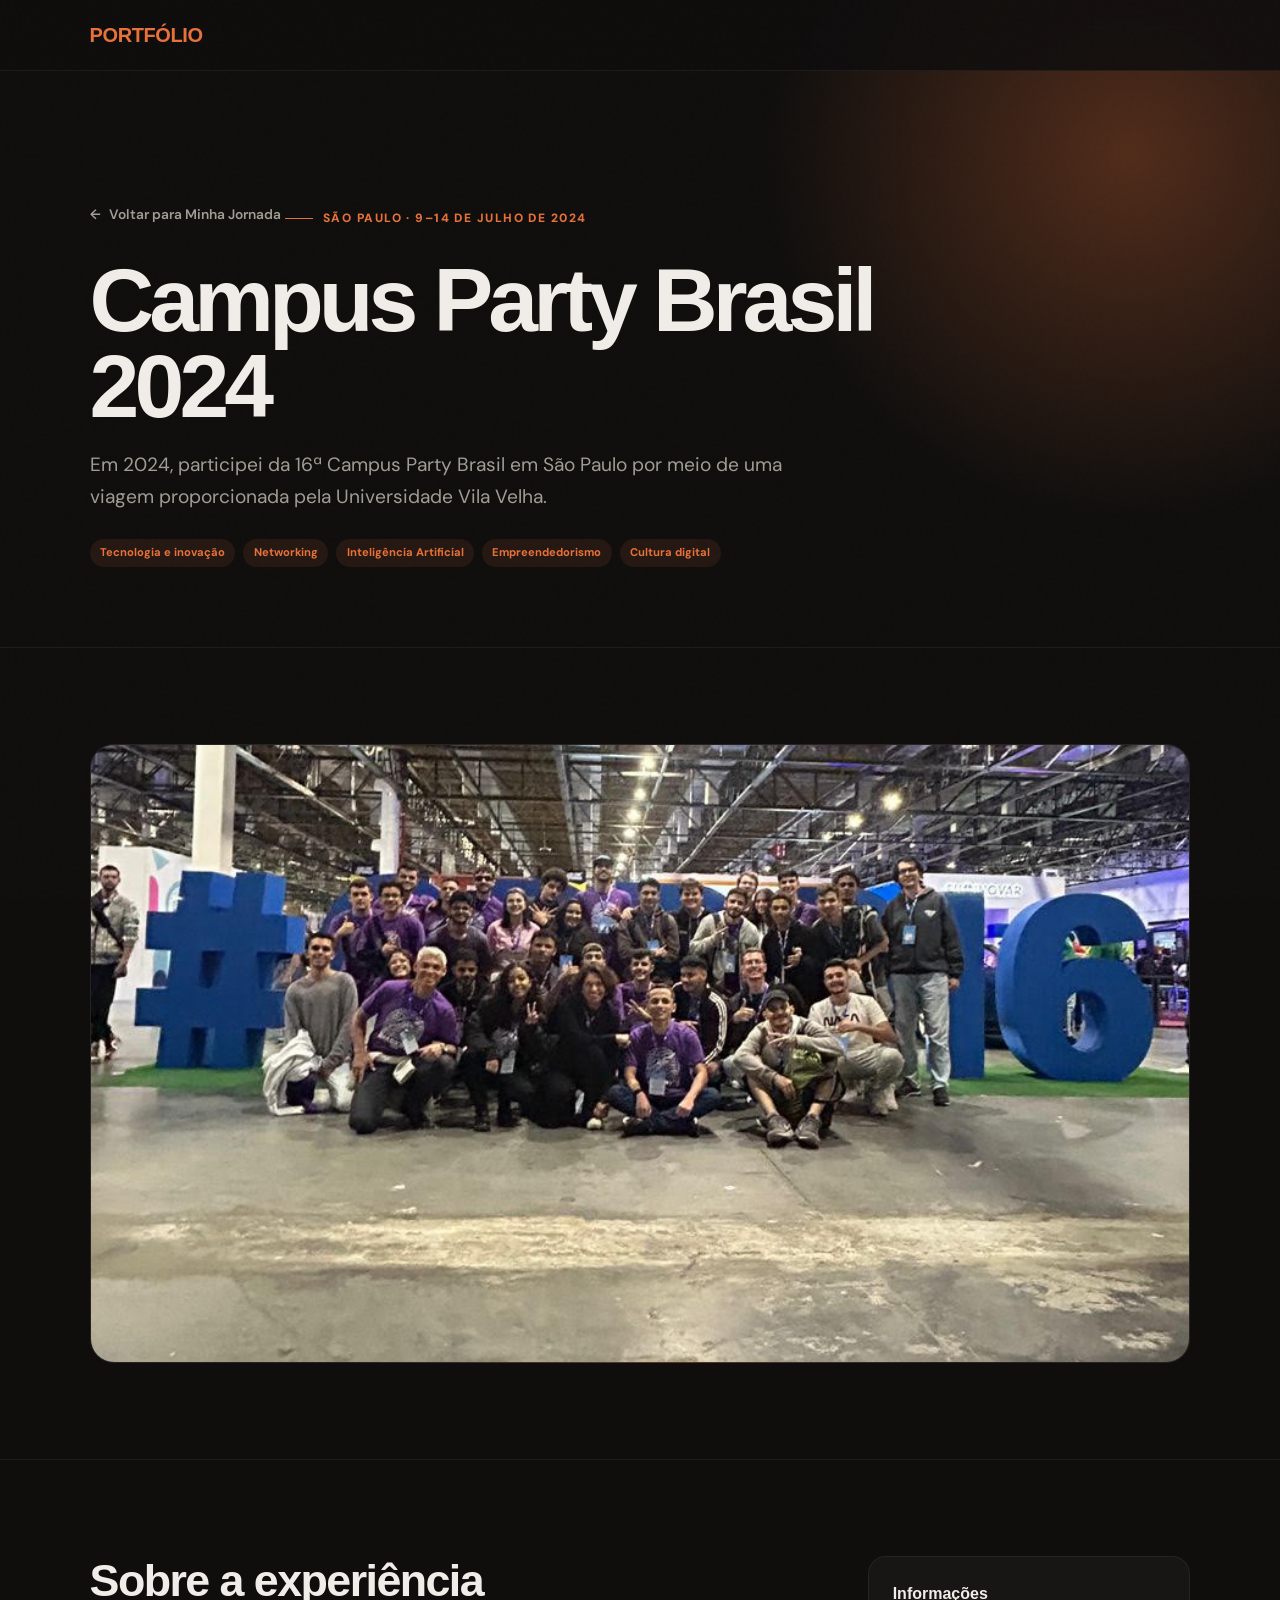
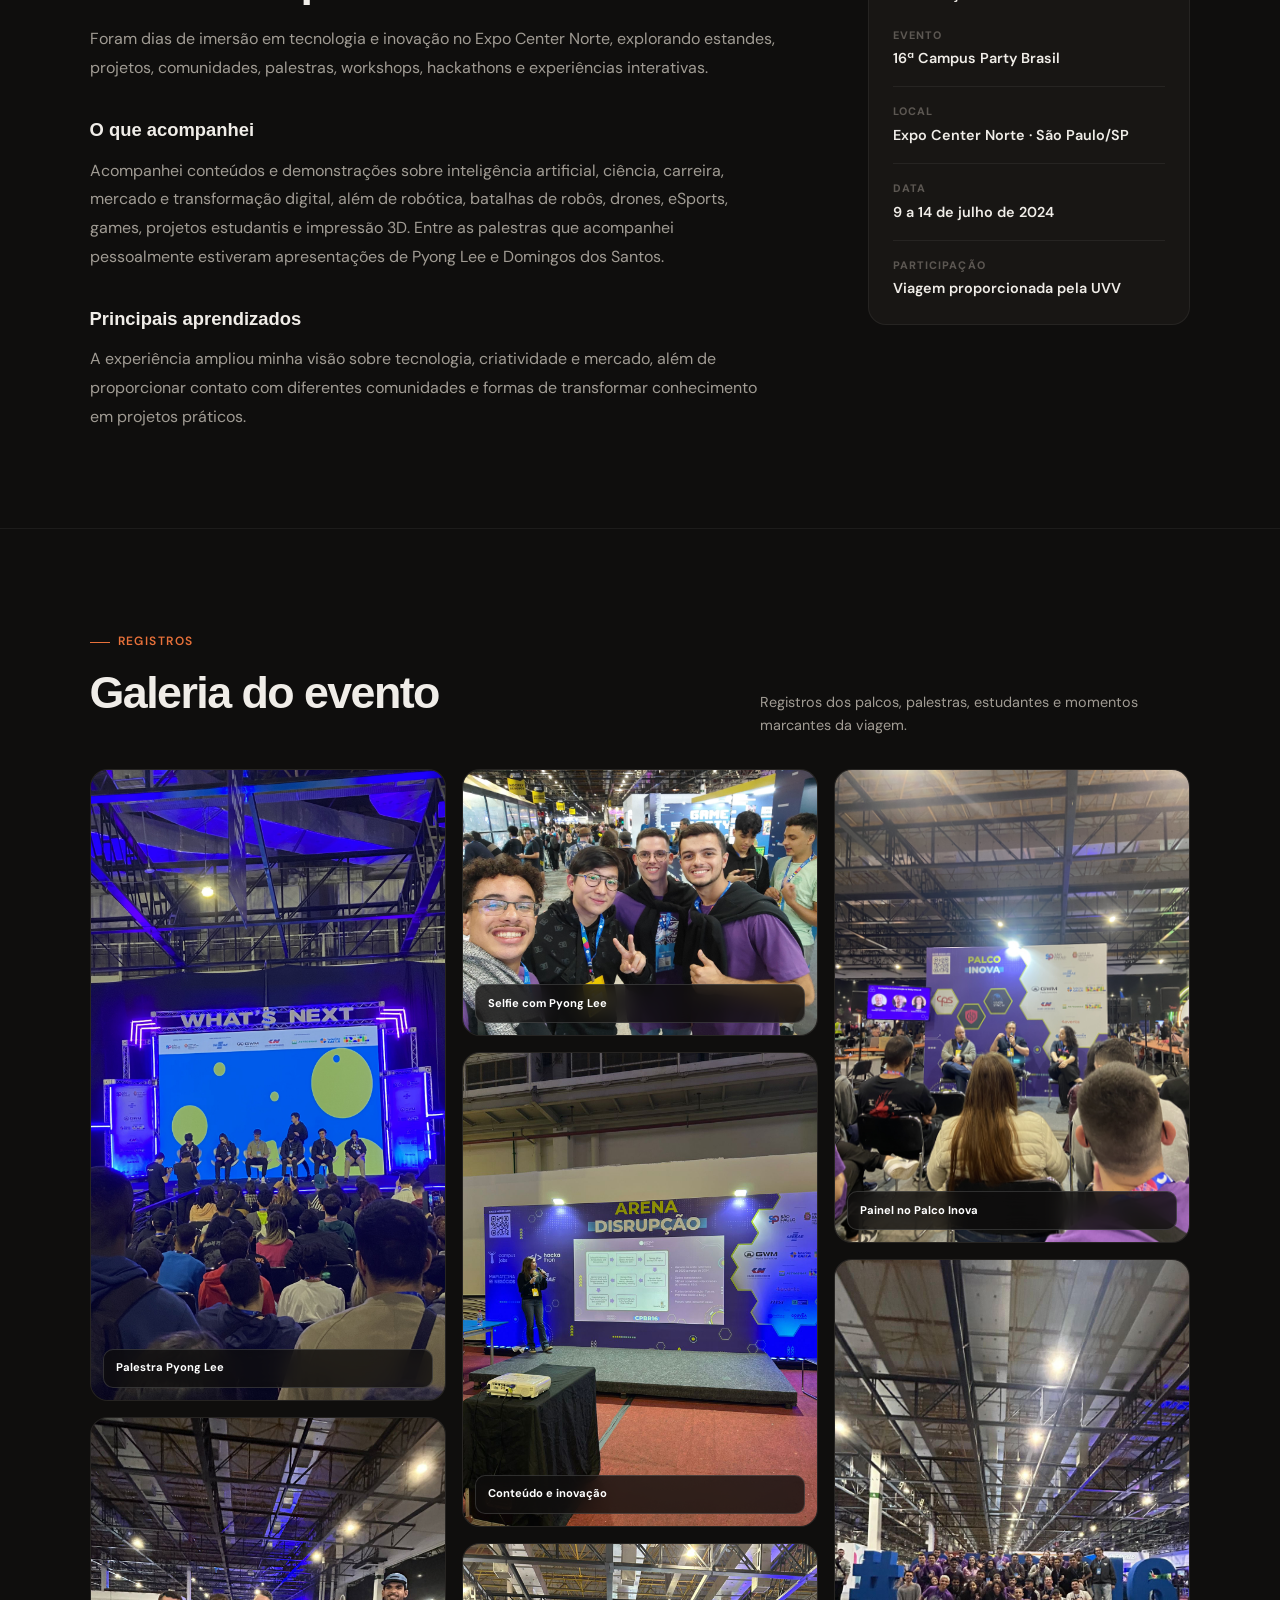
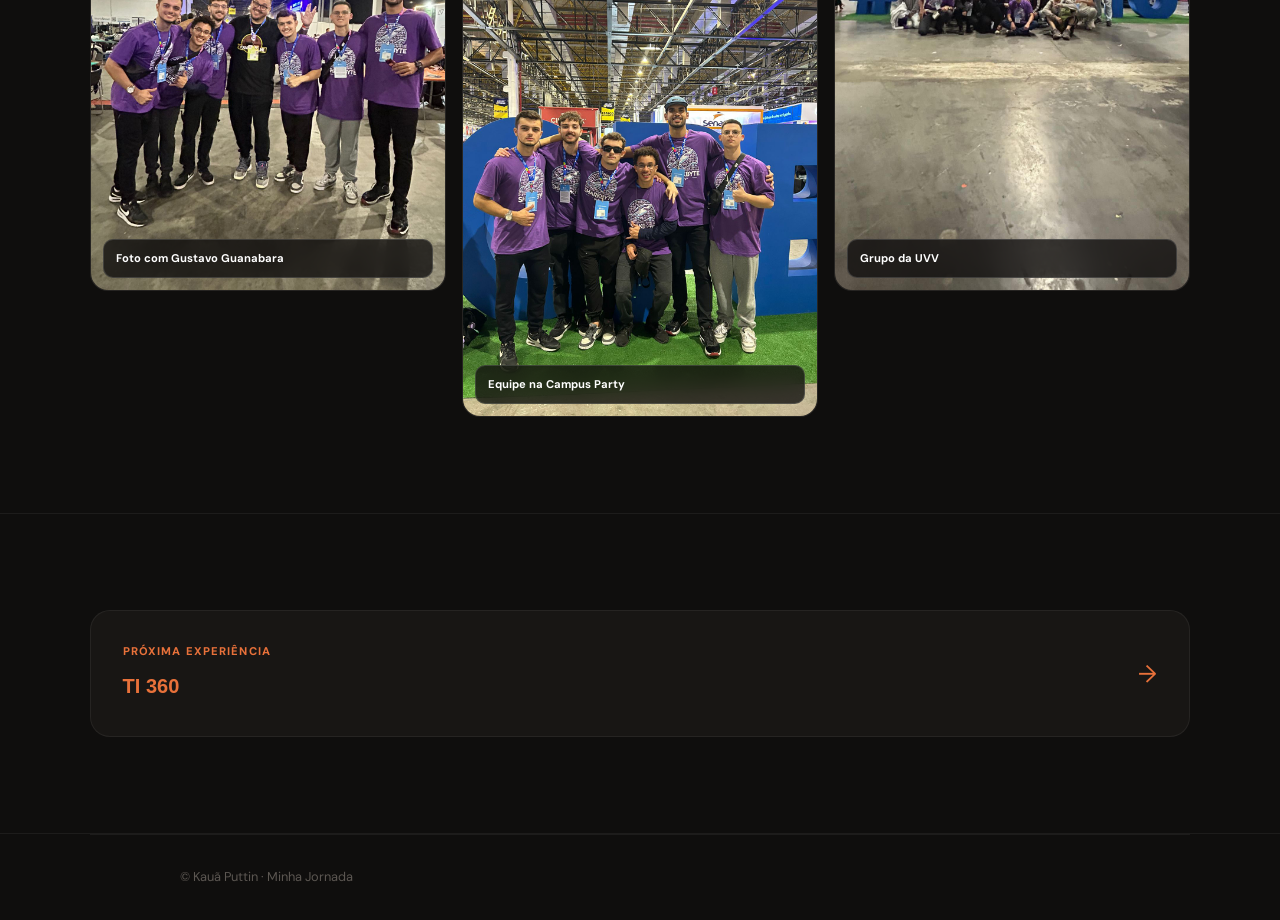
==== commit b301aabd: "feat: atualiza portfolio responsivo e jornada" ====
--- a/jornada/campus-party-sp.html
+++ b/jornada/campus-party-sp.html
@@ -4,7 +4,7 @@
   <meta charset="UTF-8" />
   <meta name="viewport" content="width=device-width, initial-scale=1.0" />
   <meta name="description" content="Experiência de Kauã na 16ª Campus Party Brasil, em São Paulo." />
-  <title>Campus Party São Paulo | Jornada de Kauã</title>
+  <title>Campus Party Brasil 2024 | Jornada de Kauã</title>
   <link rel="icon" type="image/png" href="../imagens/logo.png" />
   <link rel="preconnect" href="https://fonts.googleapis.com" />
   <link rel="preconnect" href="https://fonts.gstatic.com" crossorigin />
@@ -15,33 +15,32 @@
 <body class="journey-detail-page">
   <nav class="detail-nav">
     <a href="../index.html#home" class="nav-logo"><span>PORTFÓLIO</span></a>
-    <a href="../index.html#journey" class="detail-back"><span aria-hidden="true">&larr;</span> Voltar para Minha Jornada</a>
+    <a href="../index.html#journey" class="detail-back detail-back-nav"><span aria-hidden="true">&larr;</span> Voltar para Minha Jornada</a>
   </nav>
 
   <main class="journey-detail-main">
     <header class="journey-detail-hero">
       <div class="journey-detail-hero-inner">
-        <span class="journey-detail-eyebrow">Evento · Julho de 2024</span>
-        <h1 class="journey-detail-title">Campus Party São Paulo</h1>
+        <a href="../index.html#journey" class="detail-back detail-back-hero"><span aria-hidden="true">&larr;</span> Voltar para Minha Jornada</a>
+        <span class="journey-detail-eyebrow">São Paulo · 9–14 de julho de 2024</span>
+        <h1 class="journey-detail-title">Campus Party Brasil 2024</h1>
         <p class="journey-detail-lead">
-          Uma vivência técnica na 16ª Campus Party Brasil, cercada por tecnologia, inovação e comunidades que compartilham conhecimento.
+          Em 2024, participei da 16ª Campus Party Brasil em São Paulo por meio de uma viagem proporcionada pela Universidade Vila Velha.
         </p>
         <div class="journey-detail-tags">
-          <span>Tecnologia</span>
-          <span>Inovação</span>
-          <span>Comunidade</span>
+          <span>Tecnologia e inovação</span>
+          <span>Networking</span>
+          <span>Inteligência Artificial</span>
+          <span>Empreendedorismo</span>
+          <span>Cultura digital</span>
         </div>
       </div>
     </header>
 
     <section class="journey-detail-section">
       <div class="journey-detail-container">
-        <div class="journey-detail-cover">
-          <div class="journey-detail-placeholder">
-            <span aria-hidden="true">＋</span>
-            <strong>Imagem principal do evento</strong>
-            <p>Substitua este espaço por uma foto sua na Campus Party ou por um registro geral do evento.</p>
-          </div>
+        <div class="journey-detail-cover journey-detail-cover-has-image">
+          <img src="../imagens/trajetoria/campus_party1.JPG" alt="Grupo de estudantes da UVV na Campus Party Brasil 2024" class="journey-detail-cover-image campus-party-cover-image" />
         </div>
       </div>
     </section>
@@ -51,15 +50,15 @@
         <article class="journey-detail-copy">
           <h2>Sobre a experiência</h2>
           <p>
-            A visita técnica à Campus Party proporcionou contato com diferentes áreas da tecnologia, projetos, palestras e comunidades. Esta página pode reunir os momentos mais importantes dessa experiência em São Paulo.
+            Foram dias de imersão em tecnologia e inovação no Expo Center Norte, explorando estandes, projetos, comunidades, palestras, workshops, hackathons e experiências interativas.
           </p>
           <h3>O que acompanhei</h3>
           <p>
-            Use este espaço para registrar palestras, estandes, projetos ou tecnologias que mais chamaram sua atenção durante o evento.
+            Acompanhei conteúdos e demonstrações sobre inteligência artificial, ciência, carreira, mercado e transformação digital, além de robótica, batalhas de robôs, drones, eSports, games, projetos estudantis e impressão 3D. Entre as palestras que acompanhei pessoalmente estiveram apresentações de Pyong Lee e Domingos dos Santos.
           </p>
           <h3>Principais aprendizados</h3>
           <p>
-            Aqui você poderá contar como a experiência ampliou sua visão sobre inovação, carreira, colaboração e o ecossistema de tecnologia.
+            A experiência ampliou minha visão sobre tecnologia, criatividade e mercado, além de proporcionar contato com diferentes comunidades e formas de transformar conhecimento em projetos práticos.
           </p>
         </article>
 
@@ -67,9 +66,9 @@
           <h2>Informações</h2>
           <dl>
             <div><dt>Evento</dt><dd>16ª Campus Party Brasil</dd></div>
-            <div><dt>Local</dt><dd>São Paulo · SP</dd></div>
-            <div><dt>Data</dt><dd>Julho de 2024</dd></div>
-            <div><dt>Participação</dt><dd>Visita técnica pela UVV</dd></div>
+            <div><dt>Local</dt><dd>Expo Center Norte · São Paulo/SP</dd></div>
+            <div><dt>Data</dt><dd>9 a 14 de julho de 2024</dd></div>
+            <div><dt>Participação</dt><dd>Viagem proporcionada pela UVV</dd></div>
           </dl>
         </aside>
       </div>
@@ -82,12 +81,37 @@
             <span class="section-label">Registros</span>
             <h2>Galeria do evento</h2>
           </div>
-          <p>Espaços preparados para fotos dos palcos, estandes, projetos e momentos da viagem.</p>
+          <p>Registros dos palcos, palestras, estudantes e momentos marcantes da viagem.</p>
         </div>
-        <div class="journey-gallery-grid">
-          <div class="journey-gallery-item">Adicionar foto 01</div>
-          <div class="journey-gallery-item">Adicionar foto 02</div>
-          <div class="journey-gallery-item">Adicionar foto 03</div>
+        <div class="journey-gallery-grid" tabindex="0" aria-label="Carrossel de fotos da Campus Party Brasil 2024">
+          <figure class="journey-gallery-item journey-gallery-photo">
+            <img src="../imagens/trajetoria/campus_party6.jpg" alt="Público acompanhando uma apresentação na Campus Party" loading="lazy" />
+            <figcaption>Palestra Pyong Lee</figcaption>
+          </figure>
+          <figure class="journey-gallery-item journey-gallery-photo">
+            <img src="../imagens/trajetoria/campus_party5.JPG" alt="Estudantes da UVV durante a Campus Party" loading="lazy" />
+            <figcaption>Foto com Gustavo Guanabara</figcaption>
+          </figure>
+          <figure class="journey-gallery-item journey-gallery-photo">
+            <img src="../imagens/trajetoria/campus_party8.jpg" alt="foto com pyong lee" loading="lazy" />
+            <figcaption>Selfie com Pyong Lee</figcaption>
+          </figure>
+          <figure class="journey-gallery-item journey-gallery-photo">
+            <img src="../imagens/trajetoria/campus_party2.JPG" alt="Palestra na Arena Disrupção da CPBR16" loading="lazy" />
+            <figcaption>Conteúdo e inovação</figcaption>
+          </figure>
+          <figure class="journey-gallery-item journey-gallery-photo">
+            <img src="../imagens/trajetoria/campus_party3.JPG" alt="Estudantes da UVV reunidos na Campus Party" loading="lazy" />
+            <figcaption>Equipe na Campus Party</figcaption>
+          </figure>
+          <figure class="journey-gallery-item journey-gallery-photo">
+            <img src="../imagens/trajetoria/campus_party7.jpg" alt="Público acompanhando um painel no Palco Inova" loading="lazy" />
+            <figcaption>Painel no Palco Inova</figcaption>
+          </figure>
+          <figure class="journey-gallery-item journey-gallery-photo">
+            <img src="../imagens/trajetoria/campus_party1.JPG" alt="Grupo da UVV reunido na Campus Party Brasil" loading="lazy" />
+            <figcaption>Grupo da UVV</figcaption>
+          </figure>
         </div>
       </div>
     </section>
--- a/style.css
+++ b/style.css
@@ -120,6 +120,8 @@
 
     .nav-logo span { color: var(--accent); }
 
+    .nav-logo-mark { display: none; }
+
     .nav-links {
       display: flex;
       gap: 2rem;
@@ -767,15 +769,15 @@
 
     .journey-grid {
       display: grid;
-      grid-template-columns: repeat(3, minmax(0, 1fr));
-      gap: 1.5rem;
+      gap: 2rem;
     }
 
     .journey-card {
       min-width: 0;
       overflow: hidden;
-      display: flex;
-      flex-direction: column;
+      display: grid;
+      grid-template-columns: minmax(320px, 0.9fr) minmax(0, 1.1fr);
+      min-height: 360px;
       background: var(--bg-card);
       border: 1px solid var(--border);
       border-radius: 20px;
@@ -783,6 +785,8 @@
       transition: transform 0.3s ease, border-color 0.3s ease, box-shadow 0.3s ease;
     }
 
+    .journey-card:nth-child(even) .journey-card-media { order: 2; }
+
     .journey-card:hover {
       transform: translateY(-7px);
       border-color: var(--accent-glow);
@@ -796,11 +800,16 @@
 
     .journey-card-media {
       position: relative;
-      aspect-ratio: 16 / 10;
       overflow: hidden;
       display: grid;
       place-items: center;
-      border-bottom: 1px solid var(--border);
+      min-height: 100%;
+      border-right: 1px solid var(--border);
+    }
+
+    .journey-card:nth-child(even) .journey-card-media {
+      border-right: 0;
+      border-left: 1px solid var(--border);
     }
 
     .journey-card-media::after {
@@ -811,12 +820,30 @@
       pointer-events: none;
     }
 
+    .journey-card-image {
+      position: absolute;
+      inset: 0;
+      width: 100%;
+      height: 100%;
+      object-fit: cover;
+      transition: transform 0.45s ease, filter 0.3s ease;
+    }
+
+    .journey-card:hover .journey-card-image {
+      transform: scale(1.045);
+      filter: saturate(1.08);
+    }
+
     .journey-card-media-fortes {
       background: radial-gradient(circle at 25% 20%, rgba(232, 113, 58, 0.45), transparent 35%), linear-gradient(135deg, #24140d, #3d1d10 48%, #0f0e0d);
     }
 
     .journey-card-media-campus {
       background: radial-gradient(circle at 75% 25%, rgba(80, 139, 255, 0.4), transparent 34%), linear-gradient(135deg, #10152c, #1e2951 50%, #0f0e0d);
+    }
+
+    .journey-card-media-campus .journey-card-image {
+      object-position: 50% 58%;
     }
 
     .journey-card-media-ti360 {
@@ -843,6 +870,21 @@
       backdrop-filter: blur(10px);
     }
 
+    .journey-card-badge {
+      position: absolute;
+      right: 1rem;
+      bottom: 1rem;
+      z-index: 2;
+      padding: 0.48rem 0.75rem;
+      border: 1px solid rgba(255,255,255,0.18);
+      border-radius: 999px;
+      background: rgba(15,14,13,0.76);
+      color: #fff;
+      font-size: 0.68rem;
+      font-weight: 800;
+      backdrop-filter: blur(10px);
+    }
+
     .journey-image-placeholder {
       position: relative;
       z-index: 2;
@@ -878,10 +920,10 @@
     }
 
     .journey-card-body {
-      flex: 1;
       display: flex;
       flex-direction: column;
-      padding: 1.5rem;
+      justify-content: center;
+      padding: clamp(1.6rem, 4vw, 3rem);
     }
 
     .journey-card-meta {
@@ -897,31 +939,45 @@
       text-transform: uppercase;
     }
 
-    .journey-card-meta > span { color: var(--accent); }
+    .journey-card-meta > span:first-child { color: var(--accent); }
 
     .journey-card h3 {
-      margin-bottom: 0.7rem;
+      margin-bottom: 0.85rem;
       font-family: var(--font-display);
-      font-size: 1.25rem;
+      font-size: clamp(1.4rem, 2.5vw, 2rem);
       line-height: 1.2;
       letter-spacing: -0.02em;
       color: var(--text-primary);
     }
 
     .journey-card-body > p {
-      flex: 1;
-      margin-bottom: 1.25rem;
+      margin-bottom: 1rem;
       color: var(--text-secondary);
-      font-size: 0.9rem;
-      line-height: 1.65;
+      font-size: 0.94rem;
+      line-height: 1.7;
+    }
+
+    .journey-card-highlight {
+      display: block;
+      margin-bottom: 1.15rem;
+      padding: 0.75rem 0.9rem;
+      border-left: 2px solid var(--accent);
+      border-radius: 0 10px 10px 0;
+      background: var(--accent-soft);
+      color: var(--text-primary);
+      font-size: 0.76rem;
+      font-weight: 700;
+      line-height: 1.5;
     }
 
     .journey-card-tags {
       display: flex;
       flex-wrap: wrap;
       gap: 0.45rem;
-      margin-bottom: 1.25rem;
-    }
+      margin-bottom: 1.15rem;
+    }
+
+    .journey-card-tags-mobile { display: none; }
 
     .journey-card-tags span,
     .journey-detail-tags span {
@@ -933,6 +989,8 @@
       font-weight: 700;
     }
 
+    .journey-card-tags span:nth-child(n + 4) { display: none; }
+
     .journey-card-link {
       display: flex;
       align-items: center;
@@ -971,6 +1029,13 @@
     .detail-back:hover {
       color: var(--accent);
       transform: translateX(-3px);
+    }
+
+    .detail-back-nav { display: none; }
+
+    .detail-back-hero {
+      width: fit-content;
+      margin-bottom: 2rem;
     }
 
     .journey-detail-main { overflow: hidden; }
@@ -1067,6 +1132,36 @@
       overflow: hidden;
     }
 
+    .journey-detail-cover-has-image {
+      position: relative;
+      min-height: 0;
+      aspect-ratio: 16 / 9;
+    }
+
+    .journey-detail-cover-has-image .journey-detail-cover-image {
+      position: absolute;
+      inset: 0;
+    }
+
+    .journey-detail-cover-image {
+      width: 100%;
+      height: 100%;
+      display: block;
+      object-fit: cover;
+    }
+
+    .journey-detail-cover-caption {
+      margin: 0.75rem 0.25rem 0;
+      color: var(--text-muted);
+      font-size: 0.72rem;
+      line-height: 1.5;
+      text-align: center;
+    }
+
+    .campus-party-cover-image {
+      object-position: 50% 58%;
+    }
+
     .journey-detail-placeholder {
       max-width: 320px;
       padding: 2rem;
@@ -1186,21 +1281,58 @@
     }
 
     .journey-gallery-grid {
-      display: grid;
-      grid-template-columns: 1.35fr 1fr 1fr;
-      gap: 1rem;
+      columns: 3 260px;
+      column-gap: 1rem;
     }
 
     .journey-gallery-item {
-      min-height: 260px;
+      min-height: 0;
       display: grid;
       place-items: center;
+      margin-bottom: 1rem;
+      break-inside: avoid;
       border: 1px dashed var(--border);
       border-radius: 18px;
       background: var(--bg-card);
       color: var(--text-muted);
       font-size: 0.78rem;
       font-weight: 700;
+    }
+
+    .journey-gallery-photo {
+      position: relative;
+      display: block;
+      overflow: hidden;
+      padding: 0;
+      border-style: solid;
+    }
+
+    .journey-gallery-photo img {
+      width: 100%;
+      height: auto;
+      display: block;
+      object-fit: cover;
+      transition: transform 0.35s ease, filter 0.35s ease;
+    }
+
+    .journey-gallery-photo figcaption {
+      position: absolute;
+      right: 0.75rem;
+      bottom: 0.75rem;
+      left: 0.75rem;
+      padding: 0.6rem 0.75rem;
+      border: 1px solid rgba(255,255,255,0.14);
+      border-radius: 10px;
+      background: rgba(15,14,13,0.78);
+      color: #fff;
+      font-size: 0.7rem;
+      font-weight: 700;
+      backdrop-filter: blur(10px);
+    }
+
+    .journey-gallery-photo:hover img {
+      transform: scale(1.035);
+      filter: saturate(1.06);
     }
 
     .journey-detail-next {
@@ -1382,6 +1514,8 @@
       font-weight: 700;
       cursor: pointer;
     }
+
+    .certificate-expand-btn { display: none; }
 
     #about {
       border-top: 1px solid var(--border);
@@ -1697,34 +1831,44 @@
 
     .projects-grid {
       display: grid;
-      grid-template-columns: repeat(auto-fit, minmax(300px, 1fr));
-      gap: 1.5rem;
+      grid-template-columns: repeat(4, minmax(0, 1fr));
+      gap: 1rem;
     }
 
     .project-card {
+      appearance: none;
+      min-width: 0;
+      padding: 0;
       background: var(--bg-card);
       border: 1px solid var(--border);
-      border-radius: 20px;
+      border-radius: 16px;
       overflow: hidden;
-      transition: transform 0.3s, box-shadow 0.3s, border-color 0.3s;
+      color: inherit;
+      font-family: inherit;
+      text-align: left;
+      cursor: pointer;
       display: flex;
       flex-direction: column;
+      transition: transform 0.28s ease, box-shadow 0.28s ease, border-color 0.28s ease;
     }
 
     .project-card:hover {
-      transform: translateY(-6px);
+      transform: translateY(-5px);
       box-shadow: var(--shadow-hover);
       border-color: var(--accent-glow);
     }
 
+    .project-card:focus-visible {
+      outline: 2px solid var(--accent);
+      outline-offset: 4px;
+    }
+
     .project-thumb {
-      aspect-ratio: 16/9;
+      aspect-ratio: 16 / 10;
       background: var(--surface);
       position: relative;
       overflow: hidden;
-      display: flex;
-      align-items: center;
-      justify-content: center;
+      display: block;
     }
 
     .project-thumb-image {
@@ -1733,131 +1877,337 @@
       width: 100%;
       height: 100%;
       object-fit: cover;
-      z-index: 0;
-    }
-
-    .project-thumb-icon {
-      font-size: 3rem;
-      opacity: 0.2;
-      transition: opacity 0.3s;
-      z-index: 2;
-    }
-
-    .project-card:hover .project-thumb-icon { opacity: 0.35; }
+      transition: transform 0.45s ease, filter 0.3s ease;
+    }
+
+    .project-card:hover .project-thumb-image {
+      transform: scale(1.045);
+      filter: saturate(1.08);
+    }
 
     .project-thumb::after {
       content: '';
       position: absolute;
       inset: 0;
-      background: linear-gradient(to bottom, transparent 40%, var(--bg-card));
-      z-index: 1;
-    }
-
-    /* Unique gradient per card */
-    .project-card:nth-child(1) .project-thumb { background: linear-gradient(135deg, #1a1a2e, #16213e, #0f3460); }
-    .project-card:nth-child(2) .project-thumb { background: linear-gradient(135deg, #1a0a00, #3d1a00, #8b3a00); }
-    .project-card:nth-child(3) .project-thumb { background: linear-gradient(135deg, #001a0a, #003d1a, #007a35); }
+      background: linear-gradient(180deg, transparent 55%, rgba(15, 14, 13, 0.38));
+      pointer-events: none;
+    }
+
+    .project-card-number {
+      position: absolute;
+      top: 0.75rem;
+      left: 0.75rem;
+      z-index: 2;
+      display: grid;
+      place-items: center;
+      min-width: 32px;
+      height: 26px;
+      padding: 0 0.5rem;
+      border: 1px solid rgba(255,255,255,0.16);
+      border-radius: 999px;
+      background: rgba(15,14,13,0.62);
+      color: #fff;
+      font-size: 0.68rem;
+      font-weight: 800;
+      backdrop-filter: blur(10px);
+    }
 
     .project-body {
-      padding: 1.5rem;
-      flex: 1;
-      display: flex;
-      flex-direction: column;
+      display: flex;
+      align-items: center;
+      justify-content: space-between;
       gap: 0.75rem;
+      min-height: 74px;
+      padding: 0.9rem 1rem;
+    }
+
+    .project-body > span:first-child {
+      min-width: 0;
+      display: block;
+    }
+
+    .project-card-stack {
+      display: flex;
+      flex-wrap: wrap;
+      gap: 0.3rem;
+      margin-bottom: 0.42rem;
+    }
+
+    .project-card-stack > span {
+      display: inline-flex;
+      align-items: center;
+      min-height: 20px;
+      padding: 0.2rem 0.45rem;
+      border: 1px solid var(--border);
+      border-radius: 999px;
+      background: var(--surface);
+      color: var(--text-muted);
+      font-size: 0.52rem;
+      font-weight: 700;
+      line-height: 1;
+      letter-spacing: 0.015em;
+      text-transform: uppercase;
     }
 
     .project-name {
+      display: block;
+      overflow: hidden;
+      text-overflow: ellipsis;
+      white-space: nowrap;
       font-family: var(--font-display);
-      font-size: 1.15rem;
-      font-weight: 700;
+      font-size: 0.98rem;
+      font-weight: 800;
       letter-spacing: -0.02em;
       color: var(--text-primary);
     }
 
-    .project-desc {
-      font-size: 0.9rem;
-      color: var(--text-secondary);
-      line-height: 1.65;
-      flex: 1;
-    }
-
-    .project-techs {
-      display: flex;
-      flex-wrap: wrap;
-      gap: 0.4rem;
-    }
-
-    .project-tech {
-      background: var(--tag-bg);
-      color: var(--tag-text);
-      font-size: 0.72rem;
-      font-weight: 600;
-      padding: 0.25rem 0.65rem;
-      border-radius: 100px;
-      letter-spacing: 0.04em;
-    }
-
-    .project-links {
-      display: flex;
-      gap: 0.75rem;
-      padding-top: 0.5rem;
-      border-top: 1px solid var(--border);
-    }
-
-    .project-link {
-      display: inline-flex;
-      align-items: center;
-      gap: 0.35rem;
-      font-size: 0.82rem;
-      font-weight: 600;
-      color: var(--text-muted);
-      transition: color 0.2s;
-    }
-
-    .project-link:hover { color: var(--accent); }
-
-    /* Prototype (Figma) overlay */
+    .project-card-arrow {
+      width: 34px;
+      height: 34px;
+      flex: 0 0 34px;
+      display: grid;
+      place-items: center;
+      border: 1px solid var(--border);
+      border-radius: 50%;
+      background: var(--surface);
+      color: var(--accent);
+      font-size: 1rem;
+      transition: transform 0.25s ease, background 0.25s ease, color 0.25s ease;
+    }
+
+    .project-card:hover .project-card-arrow {
+      transform: rotate(8deg) translate(1px, -1px);
+      background: var(--accent);
+      color: #fff;
+    }
+
+    /* Project details overlay */
     body.modal-open { overflow: hidden; }
 
-    .project-card[data-prototype-src] { cursor: pointer; }
-
-    .project-thumb[data-prototype-src] { cursor: pointer; }
-
-    .project-thumb[data-prototype-src]:focus-visible {
-      outline: 2px solid var(--accent);
-      outline-offset: -2px;
-    }
-
-    .project-thumb-cta {
+    .project-detail-modal {
+      position: fixed;
+      inset: 0;
+      z-index: 10000;
+      display: grid;
+      place-items: center;
+      padding: clamp(1rem, 3vw, 2.5rem);
+      opacity: 0;
+      visibility: hidden;
+      pointer-events: none;
+      transition: opacity 0.25s ease, visibility 0.25s ease;
+    }
+
+    .project-detail-modal.open {
+      opacity: 1;
+      visibility: visible;
+      pointer-events: auto;
+    }
+
+    .project-detail-backdrop {
       position: absolute;
-      bottom: 0.9rem;
-      left: 0.9rem;
-      z-index: 2;
-      display: inline-flex;
-      align-items: center;
-      gap: 0.4rem;
-      padding: 0.35rem 0.65rem;
-      border-radius: 999px;
-      background: rgba(0,0,0,0.35);
-      border: 1px solid rgba(255,255,255,0.12);
-      color: rgba(255,255,255,0.92);
-      font-size: 0.78rem;
-      font-weight: 700;
-      letter-spacing: 0.01em;
+      inset: 0;
+      background: rgba(7, 6, 6, 0.82);
       backdrop-filter: blur(12px);
       -webkit-backdrop-filter: blur(12px);
-      opacity: 0;
-      transform: translateY(6px);
-      transition: opacity 0.25s ease, transform 0.25s ease;
-      pointer-events: none;
-    }
-
-    .project-thumb[data-prototype-src]:hover .project-thumb-cta,
-    .project-thumb[data-prototype-src]:focus-visible .project-thumb-cta {
-      opacity: 1;
-      transform: translateY(0);
-    }
-
+    }
+
+    .project-detail-dialog {
+      position: relative;
+      width: min(760px, 100%);
+      max-height: min(92vh, 920px);
+      display: flex;
+      flex-direction: column;
+      overflow: hidden;
+      border: 1px solid var(--border);
+      border-radius: 24px;
+      background: var(--bg);
+      box-shadow: 0 30px 100px rgba(0,0,0,0.65);
+      transform: translateY(14px) scale(0.985);
+      transition: transform 0.25s ease;
+    }
+
+    .project-detail-modal.open .project-detail-dialog {
+      transform: translateY(0) scale(1);
+    }
+
+    .project-detail-header {
+      min-height: 66px;
+      display: flex;
+      align-items: center;
+      justify-content: space-between;
+      gap: 1rem;
+      padding: 0.8rem 1.25rem;
+      border-bottom: 1px solid var(--border);
+      background: var(--bg);
+    }
+
+    .project-detail-header h2 {
+      overflow: hidden;
+      text-overflow: ellipsis;
+      white-space: nowrap;
+      color: var(--text-primary);
+      font-family: var(--font-display);
+      font-size: 1.05rem;
+      font-weight: 800;
+      letter-spacing: -0.02em;
+    }
+
+    .project-detail-close {
+      width: 38px;
+      height: 38px;
+      flex: 0 0 38px;
+      display: grid;
+      place-items: center;
+      border: 1px solid var(--text-muted);
+      border-radius: 50%;
+      background: transparent;
+      color: var(--text-primary);
+      font-size: 1.3rem;
+      line-height: 1;
+      cursor: pointer;
+      transition: border-color 0.2s ease, color 0.2s ease, transform 0.2s ease;
+    }
+
+    .project-detail-close:hover {
+      border-color: var(--accent);
+      color: var(--accent);
+      transform: rotate(6deg);
+    }
+
+    .project-detail-close:focus-visible {
+      outline: 2px solid var(--accent);
+      outline-offset: 3px;
+    }
+
+    .project-detail-scroll {
+      display: grid;
+      gap: 0.85rem;
+      padding: 1rem;
+      overflow-y: auto;
+      overscroll-behavior: contain;
+    }
+
+    .project-detail-scroll::-webkit-scrollbar { width: 5px; }
+
+    .project-detail-media {
+      aspect-ratio: 16 / 9;
+      overflow: hidden;
+      border: 1px solid var(--border);
+      border-radius: 18px;
+      background: var(--surface);
+    }
+
+    .project-detail-media img {
+      width: 100%;
+      height: 100%;
+      object-fit: cover;
+    }
+
+    .project-detail-summary,
+    .project-detail-facts > div,
+    .project-detail-stack {
+      border: 1px solid var(--border);
+      border-radius: 18px;
+      background: var(--bg-card);
+    }
+
+    .project-detail-summary {
+      padding: 1.35rem;
+    }
+
+    .project-detail-summary > p {
+      margin-bottom: 1.15rem;
+      color: var(--text-secondary);
+      font-size: 0.92rem;
+      line-height: 1.7;
+    }
+
+    .project-detail-actions {
+      display: flex;
+      flex-wrap: wrap;
+      gap: 0.6rem;
+    }
+
+    .project-detail-action {
+      min-height: 42px;
+      display: inline-flex;
+      align-items: center;
+      justify-content: center;
+      gap: 0.45rem;
+      padding: 0.65rem 1rem;
+      border: 1px solid var(--border);
+      border-radius: 999px;
+      background: transparent;
+      color: var(--text-primary);
+      font-family: var(--font-body);
+      font-size: 0.8rem;
+      font-weight: 700;
+      cursor: pointer;
+      transition: border-color 0.2s ease, color 0.2s ease, background 0.2s ease;
+    }
+
+    .project-detail-action:hover {
+      border-color: var(--accent);
+      background: var(--accent-soft);
+      color: var(--accent);
+    }
+
+    .project-detail-action[hidden] { display: none; }
+
+    .project-detail-facts {
+      display: grid;
+      grid-template-columns: repeat(2, minmax(0, 1fr));
+      gap: 0.85rem;
+    }
+
+    .project-detail-facts > div {
+      min-width: 0;
+      padding: 1rem 1.2rem;
+    }
+
+    .project-detail-facts span,
+    .project-detail-stack > span {
+      display: block;
+      margin-bottom: 0.45rem;
+      color: var(--text-muted);
+      font-size: 0.62rem;
+      font-weight: 800;
+      letter-spacing: 0.1em;
+      text-transform: uppercase;
+    }
+
+    .project-detail-facts strong {
+      display: block;
+      overflow: hidden;
+      color: var(--text-primary);
+      font-size: 0.84rem;
+      font-weight: 700;
+      text-overflow: ellipsis;
+      white-space: nowrap;
+    }
+
+    .project-detail-stack {
+      padding: 1.1rem 1.2rem;
+    }
+
+    .project-detail-stack > div {
+      display: flex;
+      flex-wrap: wrap;
+      gap: 0.45rem;
+    }
+
+    .project-detail-stack > div span {
+      padding: 0.32rem 0.68rem;
+      border: 1px solid var(--border);
+      border-radius: 999px;
+      background: var(--surface);
+      color: var(--text-secondary);
+      font-size: 0.68rem;
+      font-weight: 700;
+      text-transform: uppercase;
+    }
+
+    /* Prototype (Figma) overlay */
     .prototype-modal {
       position: fixed;
       inset: 0;
@@ -1959,6 +2309,35 @@
     @media (max-width: 640px) {
       .prototype-modal { padding: 0; }
 
+      .project-detail-modal {
+        padding: 0.75rem;
+        align-items: center;
+      }
+
+      .project-detail-dialog {
+        width: min(100%, 420px);
+        height: auto;
+        max-height: 86dvh;
+        border-radius: 20px;
+      }
+
+      .project-detail-header {
+        min-height: 56px;
+        padding: 0.6rem 0.9rem;
+      }
+      .project-detail-header h2 { font-size: 0.95rem; }
+      .project-detail-close { width: 34px; height: 34px; flex-basis: 34px; }
+      .project-detail-scroll { gap: 0.65rem; padding: 0.65rem; }
+      .project-detail-media { border-radius: 14px; }
+      .project-detail-summary { padding: 1rem; }
+      .project-detail-summary > p { margin-bottom: 0.9rem; font-size: 0.84rem; line-height: 1.6; }
+      .project-detail-action { min-height: 38px; padding: 0.55rem 0.85rem; font-size: 0.74rem; }
+      .project-detail-facts { gap: 0.65rem; }
+      .project-detail-facts > div { padding: 0.8rem 0.9rem; }
+      .project-detail-facts strong { font-size: 0.78rem; }
+      .project-detail-stack { padding: 0.9rem; }
+      .project-detail-stack > div span { padding: 0.28rem 0.58rem; font-size: 0.62rem; }
+
       .prototype-dialog {
         width: 100vw;
         height: 100vh;
@@ -1969,11 +2348,22 @@
     @media (prefers-reduced-motion: reduce) {
       .prototype-modal,
       .prototype-dialog,
-      .project-thumb-cta {
+      .project-detail-modal,
+      .project-detail-dialog,
+      .journey-card,
+      .journey-card-image,
+      .journey-image-placeholder,
+      .journey-gallery-photo img {
         transition: none !important;
       }
 
-      .prototype-dialog { transform: none; }
+      .prototype-dialog,
+      .project-detail-dialog { transform: none; }
+
+      .journey-card:hover,
+      .journey-card:hover .journey-card-image,
+      .journey-card:hover .journey-image-placeholder,
+      .journey-gallery-photo:hover img { transform: none; }
     }
 
     /* ============================================
@@ -2238,7 +2628,8 @@
     @media (max-width: 1100px) {
       .nav-links { gap: 1rem; }
       .nav-links a { font-size: 0.8rem; }
-      .journey-grid { grid-template-columns: repeat(2, minmax(0, 1fr)); }
+      .journey-card { grid-template-columns: minmax(280px, 0.85fr) minmax(0, 1.15fr); }
+      .projects-grid { grid-template-columns: repeat(2, minmax(0, 1fr)); }
     }
 
     @media (max-width: 768px) {
@@ -2249,20 +2640,111 @@
 
       .skills-grid { grid-template-columns: 1fr; }
       .skill-category { min-height: 0; }
-      .journey-grid { grid-template-columns: 1fr; }
+      .journey-grid { gap: 1.25rem; }
+      .journey-card { grid-template-columns: 1fr; min-height: 0; }
+      .journey-card:nth-child(even) .journey-card-media { order: 0; }
+      .journey-card-media,
+      .journey-card:nth-child(even) .journey-card-media {
+        min-height: 240px;
+        aspect-ratio: 16 / 10;
+        border: 0;
+        border-bottom: 1px solid var(--border);
+      }
+      .journey-card-media::after {
+        background: linear-gradient(180deg, transparent 30%, rgba(15, 14, 13, 0.78));
+      }
+      .journey-card-badge-award { display: none; }
+      .journey-card-badge:not(.journey-card-badge-award) {
+        top: 1rem;
+        right: 1rem;
+        bottom: auto;
+      }
+      .journey-card-tags-mobile {
+        position: absolute;
+        right: 0.85rem;
+        bottom: 0.85rem;
+        left: 0.85rem;
+        z-index: 3;
+        display: flex;
+        gap: 0.35rem;
+        margin: 0;
+      }
+      .journey-card-tags-mobile span {
+        padding: 0.28rem 0.55rem;
+        border: 1px solid rgba(232, 113, 58, 0.26);
+        background: rgba(31, 22, 18, 0.86);
+        color: #f18a59;
+        font-size: 0.6rem;
+        backdrop-filter: blur(8px);
+      }
+      .journey-card-body { padding: 1.4rem; }
+      .journey-card h3 { font-size: 1.35rem; }
+      .journey-card-body > p,
+      .journey-card-highlight,
+      .journey-card-body > .journey-card-tags { display: none; }
+      .projects-grid { grid-template-columns: 1fr; }
 
       .detail-nav { min-height: 64px; }
       .detail-back { font-size: 0.78rem; }
+      .detail-back-nav { display: inline-flex; }
+      .detail-back-hero { display: none; }
       .journey-detail-hero {
         min-height: 68vh;
         padding: 8rem 5% 4rem;
       }
       .journey-detail-section { padding: 4.5rem 5%; }
       .journey-detail-cover { min-height: 360px; }
+      .journey-detail-cover-has-image {
+        min-height: 0;
+        aspect-ratio: 4 / 5;
+      }
       .journey-detail-content-grid { grid-template-columns: 1fr; gap: 3rem; }
       .journey-gallery-heading { align-items: flex-start; flex-direction: column; gap: 0.5rem; }
-      .journey-gallery-grid { grid-template-columns: 1fr; }
-      .journey-gallery-item { min-height: 220px; }
+      .journey-gallery-grid {
+        width: calc(100% + 5vw);
+        display: flex;
+        gap: 0.8rem;
+        overflow-x: auto;
+        padding: 0.15rem 5vw 1rem 0.15rem;
+        columns: auto;
+        scroll-padding-inline: 0.15rem;
+        scroll-snap-type: inline mandatory;
+        scroll-behavior: smooth;
+        overscroll-behavior-inline: contain;
+        scrollbar-width: none;
+        touch-action: pan-x pinch-zoom;
+        cursor: grab;
+        -webkit-overflow-scrolling: touch;
+      }
+
+      .journey-gallery-grid:active { cursor: grabbing; }
+
+      .journey-gallery-grid::-webkit-scrollbar { display: none; }
+
+      .journey-gallery-grid:focus-visible {
+        outline: 2px solid var(--accent);
+        outline-offset: 5px;
+        border-radius: 18px;
+      }
+
+      .journey-gallery-item {
+        flex: 0 0 min(78vw, 310px);
+        aspect-ratio: 4 / 5;
+        min-height: 0;
+        margin-bottom: 0;
+        scroll-snap-align: start;
+        scroll-snap-stop: always;
+      }
+
+      .journey-gallery-photo img {
+        height: 100%;
+        object-fit: cover;
+        pointer-events: none;
+        user-select: none;
+        -webkit-user-drag: none;
+      }
+
+      .journey-gallery-photo figcaption { pointer-events: none; }
 
       .certificates-more-container { display: flex; }
 
@@ -2330,7 +2812,16 @@
     @media (max-width: 480px) {
       .hero-title { font-size: 2.4rem; }
       .hero-desc { font-size: 0.98rem; }
-      .projects-grid { grid-template-columns: 1fr; }
+      .projects-grid {
+        grid-template-columns: 1fr;
+        gap: 0.75rem;
+      }
+      .project-card { border-radius: 13px; }
+      .project-body { min-height: 66px; padding: 0.72rem 0.75rem; gap: 0.4rem; }
+      .project-card-stack > span { font-size: 0.5rem; }
+      .project-name { font-size: 0.82rem; }
+      .project-card-arrow { width: 28px; height: 28px; flex-basis: 28px; font-size: 0.82rem; }
+      .project-card-number { top: 0.55rem; left: 0.55rem; min-width: 28px; height: 23px; font-size: 0.6rem; }
       .certificates-grid { grid-template-columns: 1fr; }
       .certificate-card {
         padding: 1.15rem;
@@ -2358,3 +2849,252 @@
   }
 }
 
+/* Floating mobile header */
+@media (max-width: 768px) {
+  .main-nav {
+    top: 1.5rem;
+    right: 5%;
+    left: 5%;
+    min-height: 62px;
+    padding: 0.65rem 1rem;
+    border: 1px solid var(--border);
+    border-radius: 999px;
+    background: var(--nav-bg);
+    box-shadow: 0 12px 35px rgba(0, 0, 0, 0.18);
+    transition:
+      top 0.35s cubic-bezier(0.22, 1, 0.36, 1),
+      right 0.35s cubic-bezier(0.22, 1, 0.36, 1),
+      left 0.35s cubic-bezier(0.22, 1, 0.36, 1),
+      min-height 0.35s cubic-bezier(0.22, 1, 0.36, 1),
+      padding 0.35s cubic-bezier(0.22, 1, 0.36, 1),
+      background 0.3s,
+      box-shadow 0.3s;
+  }
+
+  .main-nav.is-compact {
+    top: 0.65rem;
+    right: 12%;
+    left: 12%;
+    min-height: 52px;
+    padding: 0.4rem 0.65rem;
+    box-shadow: 0 10px 30px rgba(0, 0, 0, 0.28);
+  }
+
+  .main-nav .nav-logo {
+    width: 34px;
+    height: 34px;
+    display: grid;
+    flex: 0 0 34px;
+    place-items: center;
+    background: transparent;
+    transition: width 0.35s cubic-bezier(0.22, 1, 0.36, 1), height 0.35s cubic-bezier(0.22, 1, 0.36, 1), flex-basis 0.35s cubic-bezier(0.22, 1, 0.36, 1);
+  }
+
+  .main-nav.is-compact .nav-logo {
+    width: 30px;
+    height: 30px;
+    flex-basis: 30px;
+  }
+
+  .main-nav .nav-logo-word { display: none; }
+
+  .main-nav .nav-logo-mark {
+    width: 100%;
+    height: 100%;
+    display: block;
+    object-fit: contain;
+  }
+
+  .main-nav .hamburger {
+    width: 40px;
+    height: 40px;
+    align-items: center;
+    justify-content: center;
+    gap: 5px;
+    padding: 0;
+    transition: width 0.35s cubic-bezier(0.22, 1, 0.36, 1), height 0.35s cubic-bezier(0.22, 1, 0.36, 1);
+  }
+
+  .main-nav.is-compact .hamburger {
+    width: 34px;
+    height: 34px;
+  }
+
+  .main-nav.is-compact .hamburger span { width: 19px; }
+
+  .main-nav .hamburger.open span:nth-child(1) { transform: translateY(7px) rotate(45deg); }
+  .main-nav .hamburger.open span:nth-child(2) { opacity: 0; transform: scaleX(0); }
+  .main-nav .hamburger.open span:nth-child(3) { transform: translateY(-7px) rotate(-45deg); }
+
+  .main-nav + .mobile-nav {
+    top: 5.75rem;
+    right: 5%;
+    left: 5%;
+    height: auto;
+    max-height: calc(100dvh - 6.5rem);
+    display: flex;
+    padding: 1.25rem;
+    overflow-y: auto;
+    visibility: hidden;
+    opacity: 0;
+    pointer-events: none;
+    border: 1px solid var(--border);
+    border-radius: 24px;
+    box-shadow: 0 18px 45px rgba(0, 0, 0, 0.28);
+    transform: translateY(-10px) scale(0.98);
+    transform-origin: top center;
+    transition: opacity 0.25s ease, transform 0.3s cubic-bezier(0.22, 1, 0.36, 1), visibility 0.3s;
+  }
+
+  .main-nav + .mobile-nav.open {
+    visibility: visible;
+    opacity: 1;
+    pointer-events: auto;
+    transform: translateY(0) scale(1);
+  }
+
+  .certificate-card {
+    position: relative;
+    display: grid;
+    grid-template-columns: 52px minmax(0, 1fr);
+    align-items: start;
+    gap: 0.85rem;
+    padding: 1rem 3.35rem 1rem 1rem;
+  }
+
+  .certificate-logo {
+    width: 52px;
+    height: 52px;
+  }
+
+  .certificate-topline {
+    display: block;
+    margin-bottom: 0.55rem;
+  }
+
+  .certificate-title {
+    margin-bottom: 0.25rem;
+    font-size: 0.94rem;
+    line-height: 1.25;
+  }
+
+  .certificate-issuer { font-size: 0.78rem; }
+
+  .certificate-date {
+    margin-top: 0.45rem;
+    padding-top: 0;
+    font-size: 0.7rem;
+  }
+
+  .certificate-role {
+    margin-bottom: 0;
+    color: var(--accent);
+    font-size: 0.72rem;
+    line-height: 1.4;
+  }
+
+  .certificate-expand-btn {
+    position: absolute;
+    top: 1rem;
+    right: 0.85rem;
+    width: 34px;
+    height: 34px;
+    display: grid;
+    place-items: center;
+    border: 1px solid var(--border);
+    border-radius: 50%;
+    background: var(--surface);
+    color: var(--text-primary);
+    cursor: pointer;
+    transition: border-color 0.25s ease, background 0.25s ease, transform 0.25s ease;
+  }
+
+  .certificate-expand-btn:hover { border-color: var(--accent); }
+
+  .certificate-expand-btn:focus-visible {
+    outline: 2px solid var(--accent);
+    outline-offset: 3px;
+  }
+
+  .certificate-expand-btn span {
+    width: 8px;
+    height: 8px;
+    display: block;
+    border-right: 2px solid currentColor;
+    border-bottom: 2px solid currentColor;
+    transform: translateY(-2px) rotate(45deg);
+    transition: transform 0.3s cubic-bezier(0.22, 1, 0.36, 1);
+  }
+
+  .certificate-card-expanded .certificate-expand-btn span {
+    transform: translateY(2px) rotate(225deg);
+  }
+
+  .certificate-desc,
+  .certificate-tags {
+    overflow: hidden;
+    transition: max-height 0.35s cubic-bezier(0.22, 1, 0.36, 1), opacity 0.25s ease, margin 0.35s ease, transform 0.35s ease;
+  }
+
+  .certificate-card:not(.certificate-card-expanded) .certificate-desc,
+  .certificate-card:not(.certificate-card-expanded) .certificate-tags {
+    max-height: 0;
+    margin: 0;
+    opacity: 0;
+    visibility: hidden;
+    pointer-events: none;
+    transform: translateY(-6px);
+  }
+
+  .certificate-card-expanded .certificate-desc {
+    max-height: 12rem;
+    margin: 0.85rem 0 0.9rem;
+    opacity: 1;
+    visibility: visible;
+    transform: translateY(0);
+  }
+
+  .certificate-card-expanded .certificate-tags {
+    max-height: 8rem;
+    opacity: 1;
+    visibility: visible;
+    transform: translateY(0);
+  }
+}
+
+@media (max-width: 768px) and (prefers-reduced-motion: reduce) {
+  .main-nav,
+  .main-nav .nav-logo,
+  .main-nav .hamburger,
+  .main-nav + .mobile-nav,
+  .certificate-desc,
+  .certificate-tags,
+  .certificate-expand-btn span { transition: none; }
+}
+
+/* ============================================
+   AJUSTE DA FOTO INICIAL — SOMENTE MOBILE
+   Altere X, Y e zoom sem afetar o desktop.
+============================================ */
+@media (max-width: 768px) {
+  .skill-description { display: none; }
+
+  .hero-visual {
+    overflow: hidden;
+    border-radius: 24px;
+  }
+
+  .hero-photo {
+    --hero-mobile-position-x: 50%;
+    --hero-mobile-position-y: 50%;
+    --hero-mobile-offset-y: 14px;
+    --hero-mobile-zoom: 1;
+    width: 100%;
+    height: 100%;
+
+    object-position: var(--hero-mobile-position-x) var(--hero-mobile-position-y);
+    transform: translateY(var(--hero-mobile-offset-y)) scale(var(--hero-mobile-zoom));
+    transform-origin: var(--hero-mobile-position-x) var(--hero-mobile-position-y);
+  }
+}
+
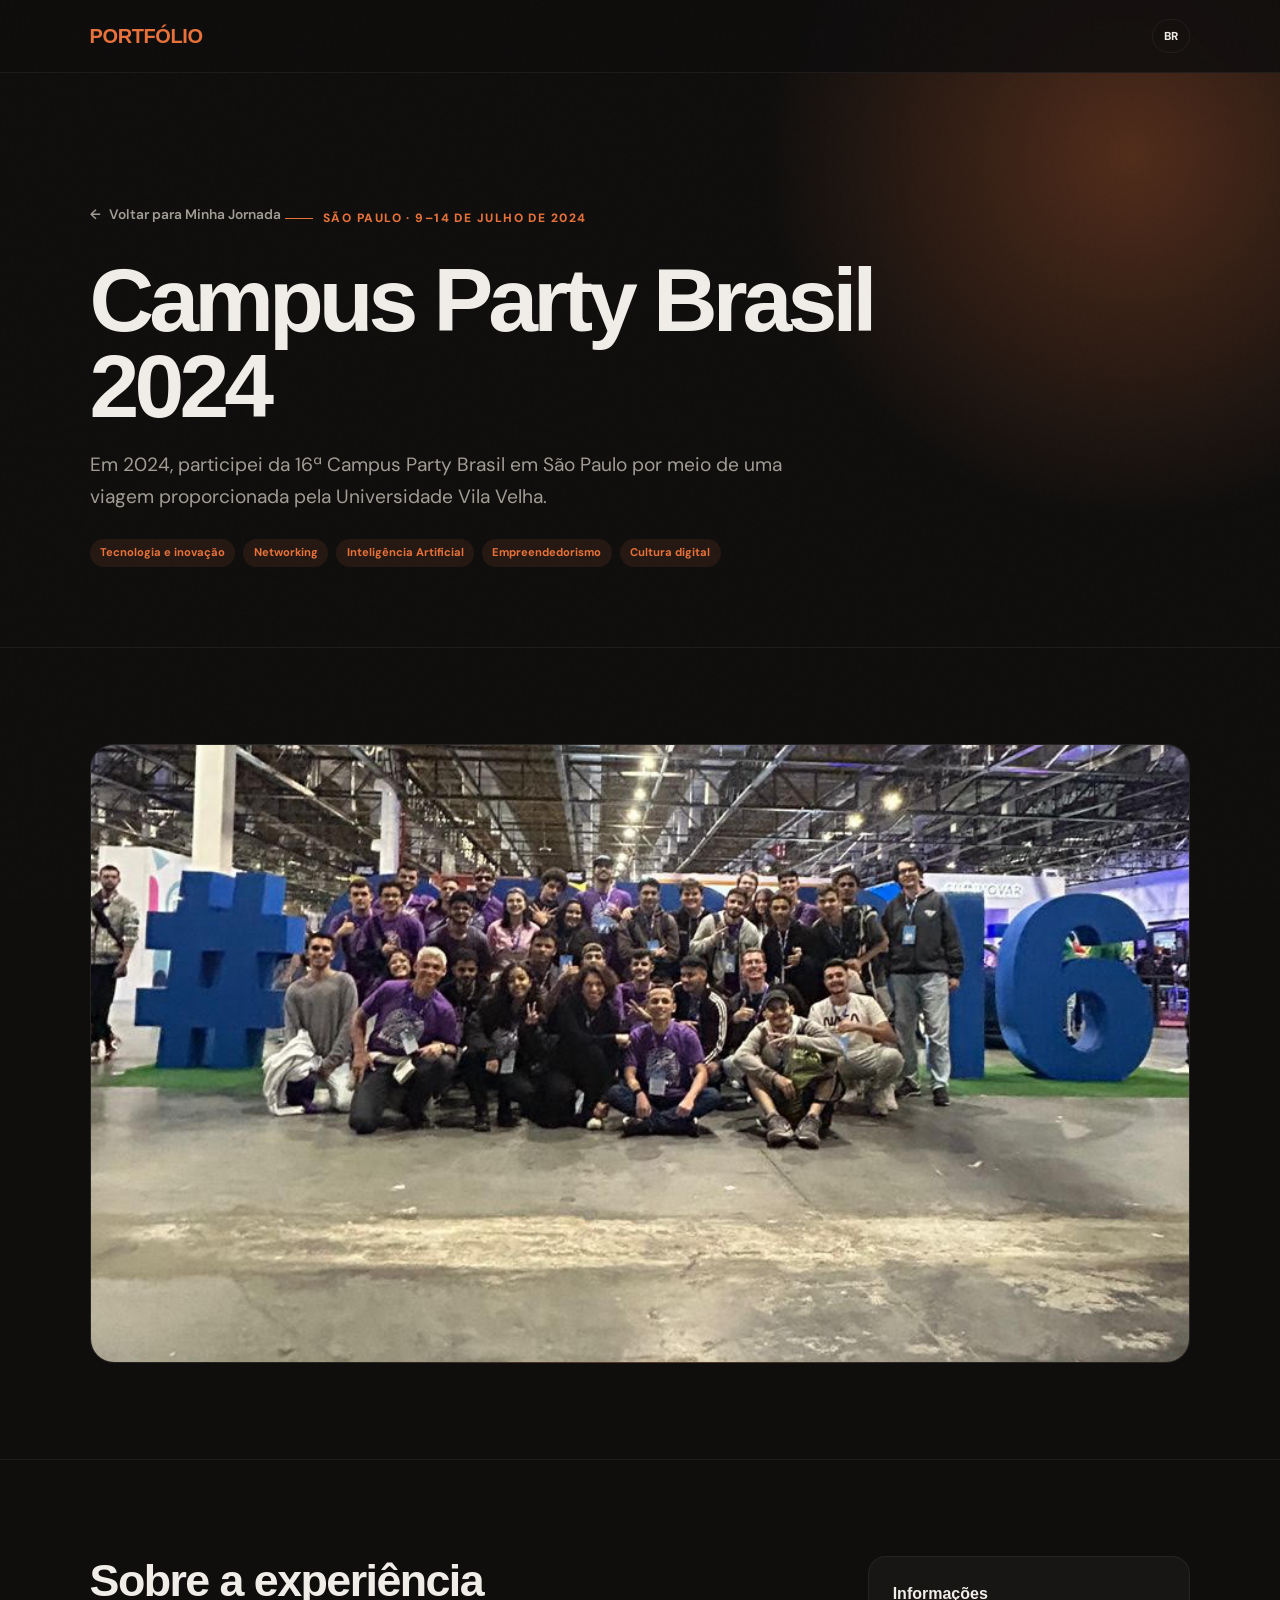
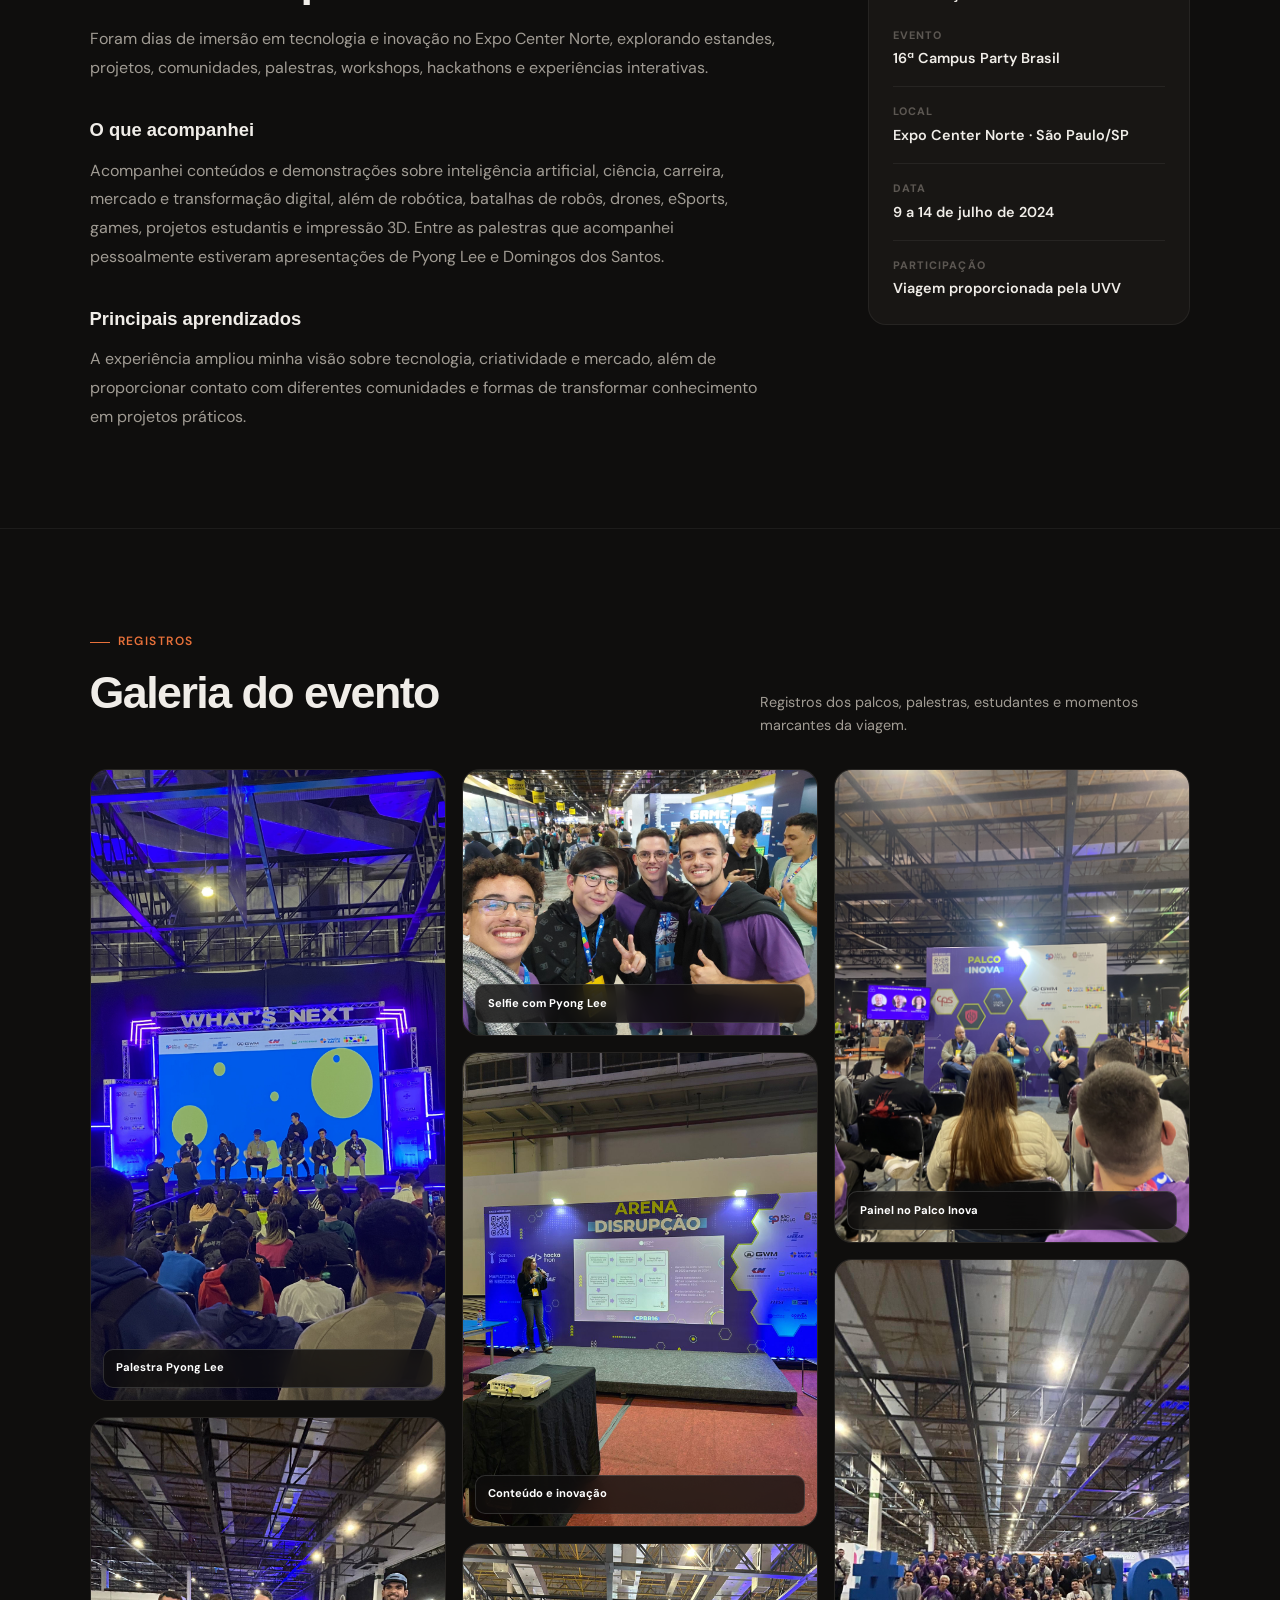
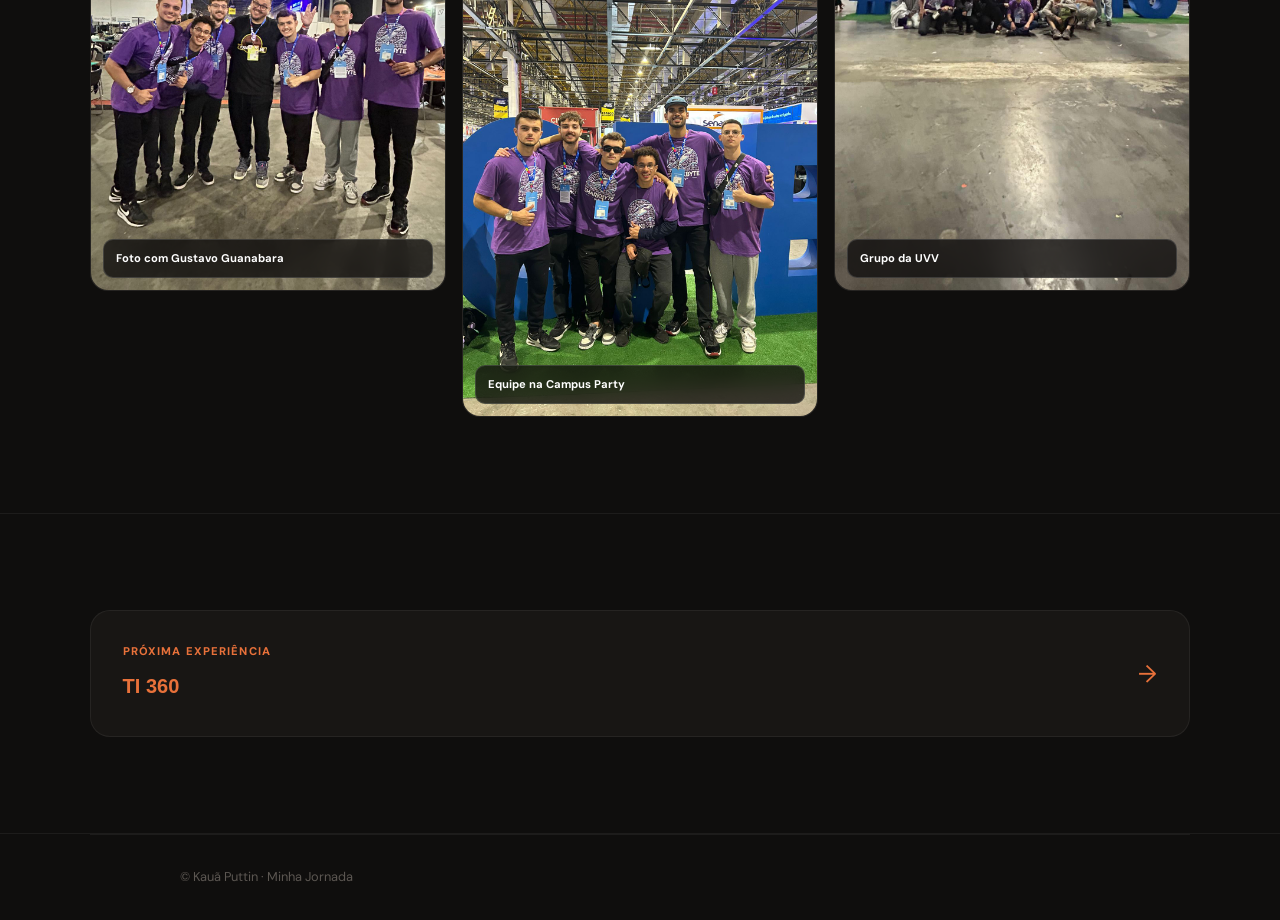
==== commit 6854fb11: "feat: adiciona alternancia completa de idioma" ====
--- a/jornada/campus-party-sp.html
+++ b/jornada/campus-party-sp.html
@@ -9,13 +9,17 @@
   <link rel="preconnect" href="https://fonts.googleapis.com" />
   <link rel="preconnect" href="https://fonts.gstatic.com" crossorigin />
   <link href="https://fonts.googleapis.com/css2?family=Syne:wght@400;600;700;800&family=DM+Sans:ital,opsz,wght@0,9..40,300;0,9..40,400;0,9..40,500;1,9..40,300&display=swap" rel="stylesheet" />
-  <link rel="stylesheet" href="../style.css" />
+  <link rel="stylesheet" href="../style.css?v=20260808-3" />
+  <script src="../i18n.js?v=20260808-3" defer></script>
   <script>try { document.documentElement.dataset.theme = localStorage.getItem('theme') || 'dark'; } catch {}</script>
 </head>
 <body class="journey-detail-page">
   <nav class="detail-nav">
     <a href="../index.html#home" class="nav-logo"><span>PORTFÓLIO</span></a>
-    <a href="../index.html#journey" class="detail-back detail-back-nav"><span aria-hidden="true">&larr;</span> Voltar para Minha Jornada</a>
+    <div class="detail-nav-actions">
+      <button class="language-toggle detail-language-toggle" type="button" data-language-toggle aria-label="Mudar idioma para inglês">BR</button>
+      <a href="../index.html#journey" class="detail-back detail-back-nav"><span aria-hidden="true">&larr;</span> Voltar para Minha Jornada</a>
+    </div>
   </nav>
 
   <main class="journey-detail-main">
--- a/style.css
+++ b/style.css
@@ -122,6 +122,43 @@
 
     .nav-logo-mark { display: none; }
 
+    .nav-actions {
+      display: flex;
+      align-items: center;
+      gap: 0.75rem;
+    }
+
+    .language-toggle {
+      min-width: 42px;
+      height: 36px;
+      display: inline-grid;
+      place-items: center;
+      padding: 0 0.65rem;
+      border: 1px solid var(--border);
+      border-radius: 999px;
+      background: var(--surface);
+      color: var(--text-primary);
+      font-family: var(--font-body);
+      font-size: 0.72rem;
+      font-weight: 800;
+      letter-spacing: 0.06em;
+      cursor: pointer;
+      transition: color 0.2s ease, border-color 0.2s ease, background 0.2s ease, transform 0.2s ease;
+    }
+
+    .language-toggle:hover {
+      border-color: var(--accent);
+      color: var(--accent);
+      transform: translateY(-1px);
+    }
+
+    .language-toggle:focus-visible {
+      outline: 2px solid var(--accent);
+      outline-offset: 3px;
+    }
+
+    .mobile-nav-controls { display: none; }
+
     .nav-links {
       display: flex;
       gap: 2rem;
@@ -1015,6 +1052,19 @@
     .journey-detail-page { min-height: 100vh; }
 
     .detail-nav { justify-content: space-between; }
+
+    .detail-nav-actions {
+      display: flex;
+      align-items: center;
+      gap: 0.75rem;
+    }
+
+    .detail-language-toggle {
+      min-width: 38px;
+      height: 34px;
+      padding: 0 0.55rem;
+      background: transparent;
+    }
 
     .detail-back {
       display: inline-flex;
@@ -3077,6 +3127,49 @@
    Altere X, Y e zoom sem afetar o desktop.
 ============================================ */
 @media (max-width: 768px) {
+  .desktop-language-toggle { display: none; }
+
+  .mobile-nav-controls {
+    display: flex;
+    align-items: center;
+    justify-content: center;
+    gap: 0.75rem;
+    margin-top: 0.15rem;
+    padding-top: 1rem;
+    border-top: 1px solid var(--border);
+  }
+
+  .mobile-nav-controls .mobile-theme-toggle,
+  .mobile-nav-controls .mobile-language-toggle {
+    width: 46px;
+    min-width: 46px;
+    height: 46px;
+    display: grid;
+    place-items: center;
+    flex: 0 0 46px;
+    margin: 0;
+    padding: 0;
+    border-radius: 50%;
+  }
+
+  .mobile-nav-controls .mobile-theme-toggle {
+    background: var(--surface);
+  }
+
+  .mobile-nav-controls .theme-icon-image {
+    width: 20px;
+    height: 20px;
+  }
+
+  .detail-nav-actions { gap: 0.5rem; }
+
+  .detail-language-toggle {
+    min-width: 34px;
+    width: 34px;
+    height: 34px;
+    padding: 0;
+  }
+
   .skill-description { display: none; }
 
   .hero-visual {
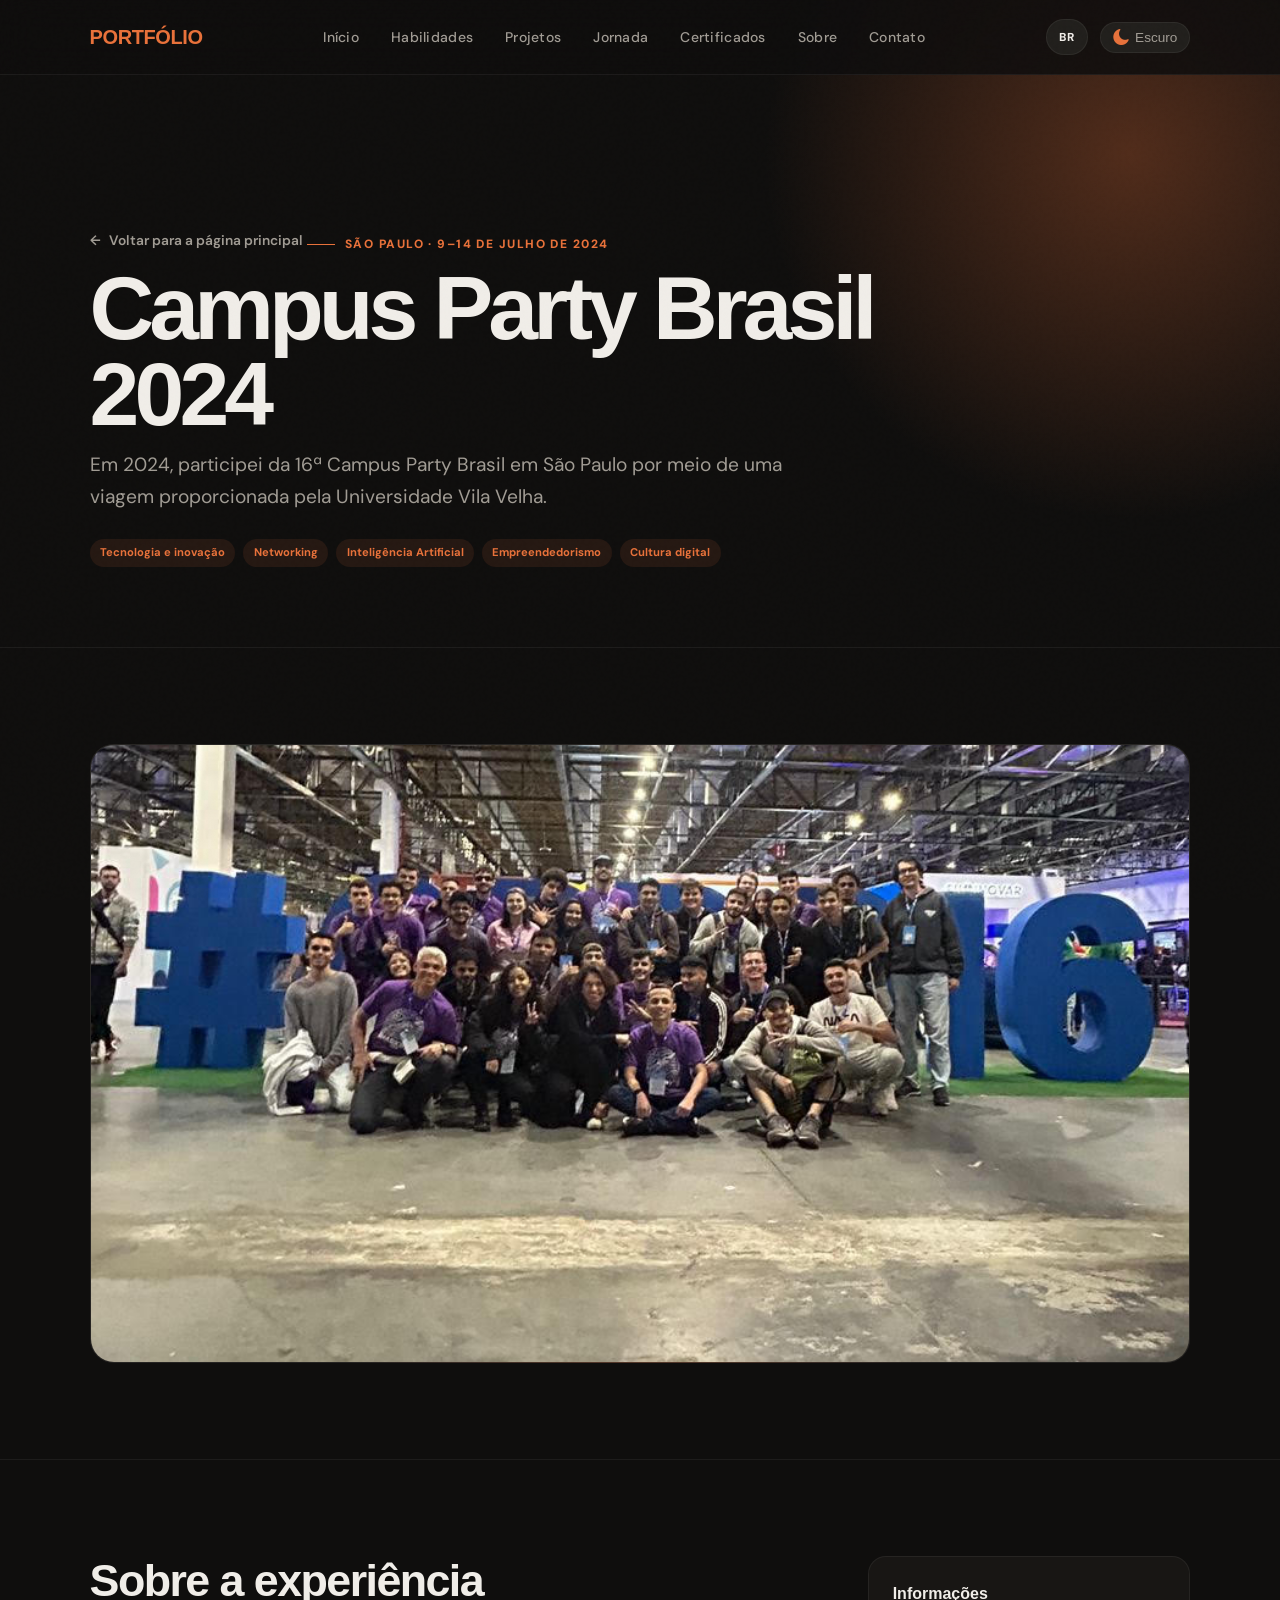
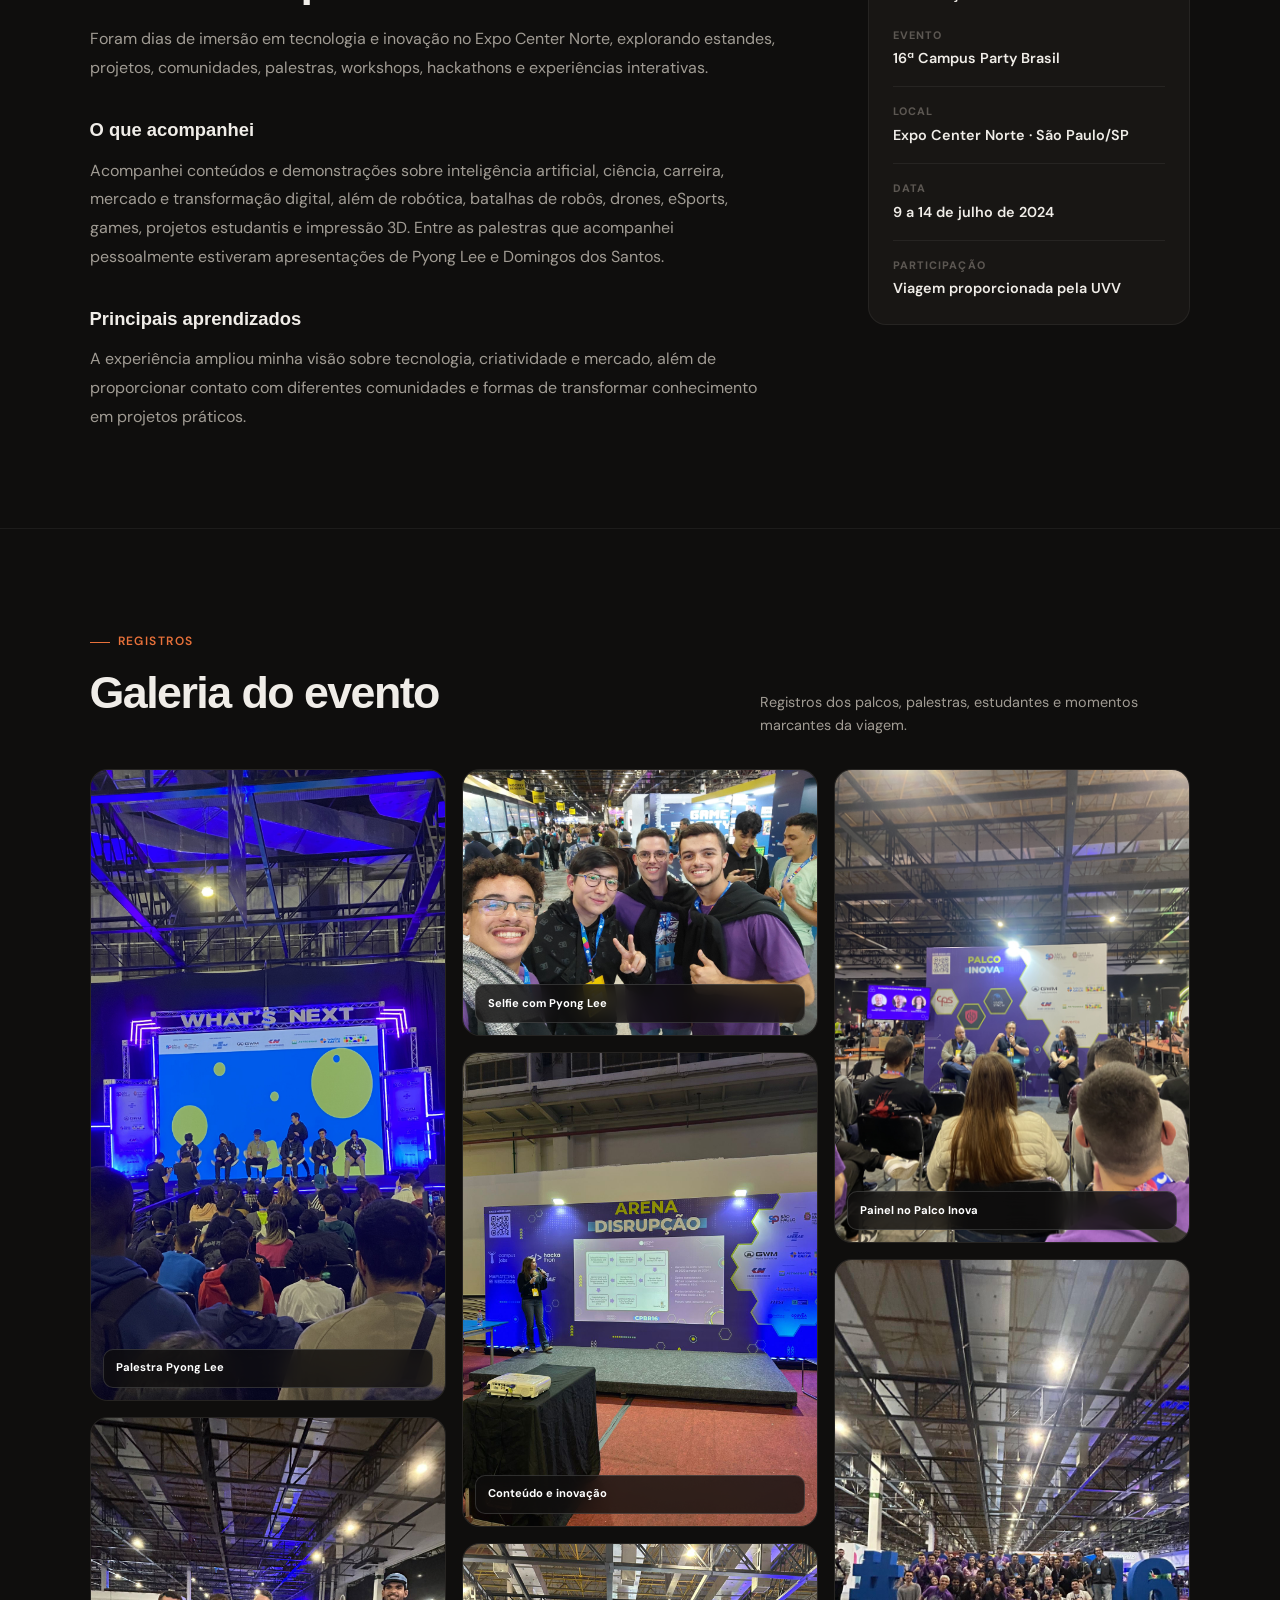
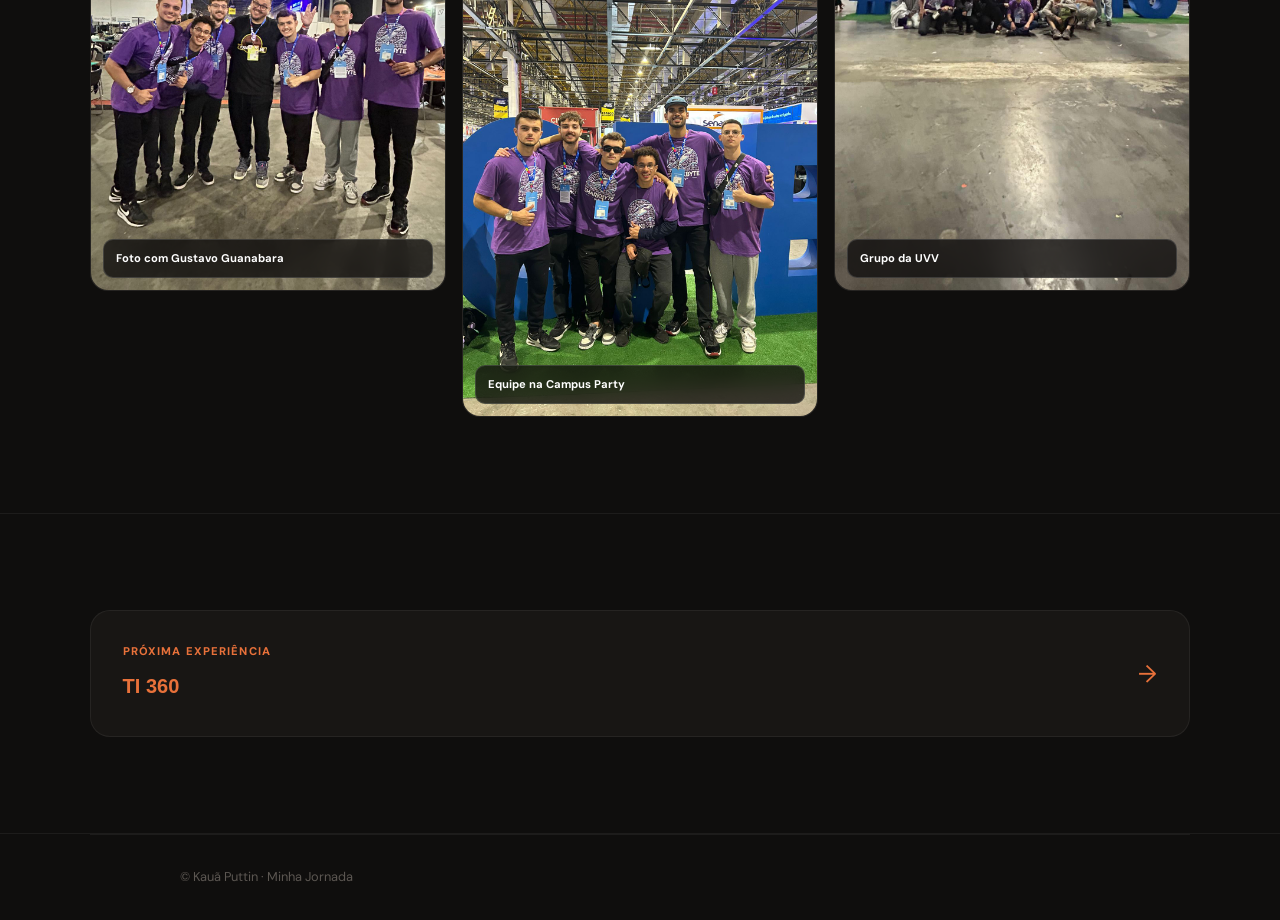
==== commit 799acb0f: "feat: unifica menus e destaca tags dos projetos" ====
--- a/jornada/campus-party-sp.html
+++ b/jornada/campus-party-sp.html
@@ -9,23 +9,59 @@
   <link rel="preconnect" href="https://fonts.googleapis.com" />
   <link rel="preconnect" href="https://fonts.gstatic.com" crossorigin />
   <link href="https://fonts.googleapis.com/css2?family=Syne:wght@400;600;700;800&family=DM+Sans:ital,opsz,wght@0,9..40,300;0,9..40,400;0,9..40,500;1,9..40,300&display=swap" rel="stylesheet" />
-  <link rel="stylesheet" href="../style.css?v=20260808-3" />
-  <script src="../i18n.js?v=20260808-3" defer></script>
+  <link rel="stylesheet" href="../style.css?v=20260808-4" />
+  <script src="../i18n.js?v=20260808-4" defer></script>
+  <script src="../script.js?v=20260808-4" defer></script>
   <script>try { document.documentElement.dataset.theme = localStorage.getItem('theme') || 'dark'; } catch {}</script>
 </head>
 <body class="journey-detail-page">
-  <nav class="detail-nav">
-    <a href="../index.html#home" class="nav-logo"><span>PORTFÓLIO</span></a>
-    <div class="detail-nav-actions">
-      <button class="language-toggle detail-language-toggle" type="button" data-language-toggle aria-label="Mudar idioma para inglês">BR</button>
-      <a href="../index.html#journey" class="detail-back detail-back-nav"><span aria-hidden="true">&larr;</span> Voltar para Minha Jornada</a>
+  <nav class="main-nav">
+    <a href="../index.html#home" class="nav-logo" aria-label="Ir para o início">
+      <span class="nav-logo-word">PORTFÓLIO</span>
+      <img src="../imagens/logo_cabecalho.svg" alt="" class="nav-logo-mark" aria-hidden="true" />
+    </a>
+
+    <ul class="nav-links">
+      <li><a href="../index.html#home">Início</a></li>
+      <li><a href="../index.html#skills">Habilidades</a></li>
+      <li><a href="../index.html#projects">Projetos</a></li>
+      <li><a href="../index.html#journey">Jornada</a></li>
+      <li><a href="../index.html#certificates">Certificados</a></li>
+      <li><a href="../index.html#about">Sobre</a></li>
+      <li><a href="../index.html#contact">Contato</a></li>
+    </ul>
+
+    <div class="nav-actions">
+      <button class="language-toggle desktop-language-toggle" type="button" data-language-toggle aria-label="Mudar idioma para inglês">BR</button>
+      <button class="theme-toggle" id="themeToggle" type="button" aria-label="Alternar tema">
+        <span id="themeIcon"><img src="../imagens/sol.png" alt="Ícone de sol" class="theme-icon-image" /></span>
+        <span id="themeText">Claro</span>
+      </button>
+      <button class="hamburger" id="hamburger" type="button" aria-label="Abrir menu" aria-controls="mobileNav" aria-expanded="false">
+        <span></span><span></span><span></span>
+      </button>
     </div>
   </nav>
+
+  <div class="mobile-nav" id="mobileNav">
+    <a href="../index.html#skills" onclick="closeMobileNav()">Habilidades</a>
+    <a href="../index.html#projects" onclick="closeMobileNav()">Projetos</a>
+    <a href="../index.html#journey" onclick="closeMobileNav()">Jornada</a>
+    <a href="../index.html#certificates" onclick="closeMobileNav()">Certificados</a>
+    <a href="../index.html#about" onclick="closeMobileNav()">Sobre</a>
+    <a href="../index.html#contact" onclick="closeMobileNav()">Contato</a>
+    <div class="mobile-nav-controls" aria-label="Preferências">
+      <button class="theme-toggle mobile-theme-toggle" id="mobileThemeToggle" type="button" aria-label="Alternar tema" title="Alternar tema">
+        <span id="mobileThemeIcon"><img src="../imagens/sol.png" alt="Ícone de sol" class="theme-icon-image" /></span>
+      </button>
+      <button class="language-toggle mobile-language-toggle" type="button" data-language-toggle aria-label="Mudar idioma para inglês">BR</button>
+    </div>
+  </div>
 
   <main class="journey-detail-main">
     <header class="journey-detail-hero">
       <div class="journey-detail-hero-inner">
-        <a href="../index.html#journey" class="detail-back detail-back-hero"><span aria-hidden="true">&larr;</span> Voltar para Minha Jornada</a>
+        <a href="../index.html" class="detail-back detail-back-hero"><span aria-hidden="true">&larr;</span> Voltar para a página principal</a>
         <span class="journey-detail-eyebrow">São Paulo · 9–14 de julho de 2024</span>
         <h1 class="journey-detail-title">Campus Party Brasil 2024</h1>
         <p class="journey-detail-lead">
--- a/style.css
+++ b/style.css
@@ -1085,7 +1085,7 @@
 
     .detail-back-hero {
       width: fit-content;
-      margin-bottom: 2rem;
+      margin-bottom: 0.85rem;
     }
 
     .journey-detail-main { overflow: hidden; }
@@ -1122,7 +1122,7 @@
       display: inline-flex;
       align-items: center;
       gap: 0.65rem;
-      margin-bottom: 1.25rem;
+      margin-bottom: 0.7rem;
       color: var(--accent);
       font-size: 0.75rem;
       font-weight: 800;
@@ -1139,7 +1139,7 @@
 
     .journey-detail-title {
       max-width: 850px;
-      margin-bottom: 1.25rem;
+      margin-bottom: 0.7rem;
       color: var(--text-primary);
       font-family: var(--font-display);
       font-size: clamp(2.8rem, 7vw, 6rem);
@@ -1977,10 +1977,15 @@
     }
 
     .project-card-stack {
+      position: absolute;
+      right: 0.75rem;
+      bottom: 0.75rem;
+      left: 0.75rem;
+      z-index: 3;
       display: flex;
       flex-wrap: wrap;
       gap: 0.3rem;
-      margin-bottom: 0.42rem;
+      margin: 0;
     }
 
     .project-card-stack > span {
@@ -1988,15 +1993,16 @@
       align-items: center;
       min-height: 20px;
       padding: 0.2rem 0.45rem;
-      border: 1px solid var(--border);
+      border: 1px solid rgba(255, 255, 255, 0.18);
       border-radius: 999px;
-      background: var(--surface);
-      color: var(--text-muted);
+      background: var(--accent);
+      color: #fff;
       font-size: 0.52rem;
       font-weight: 700;
       line-height: 1;
       letter-spacing: 0.015em;
       text-transform: uppercase;
+      box-shadow: 0 4px 14px rgba(15, 14, 13, 0.24);
     }
 
     .project-name {
@@ -2737,9 +2743,15 @@
       .detail-nav { min-height: 64px; }
       .detail-back { font-size: 0.78rem; }
       .detail-back-nav { display: inline-flex; }
-      .detail-back-hero { display: none; }
+      .detail-back-hero {
+        display: inline-flex;
+        max-width: none;
+        margin-bottom: 0.75rem;
+        text-align: left;
+        white-space: nowrap;
+      }
       .journey-detail-hero {
-        min-height: 68vh;
+        min-height: 55vh;
         padding: 8rem 5% 4rem;
       }
       .journey-detail-section { padding: 4.5rem 5%; }
@@ -3129,6 +3141,11 @@
 @media (max-width: 768px) {
   .desktop-language-toggle { display: none; }
 
+  .hero-socials {
+    width: 100%;
+    justify-content: center;
+  }
+
   .mobile-nav-controls {
     display: flex;
     align-items: center;
@@ -3164,10 +3181,7 @@
   .detail-nav-actions { gap: 0.5rem; }
 
   .detail-language-toggle {
-    min-width: 34px;
-    width: 34px;
-    height: 34px;
-    padding: 0;
+    display: none;
   }
 
   .skill-description { display: none; }
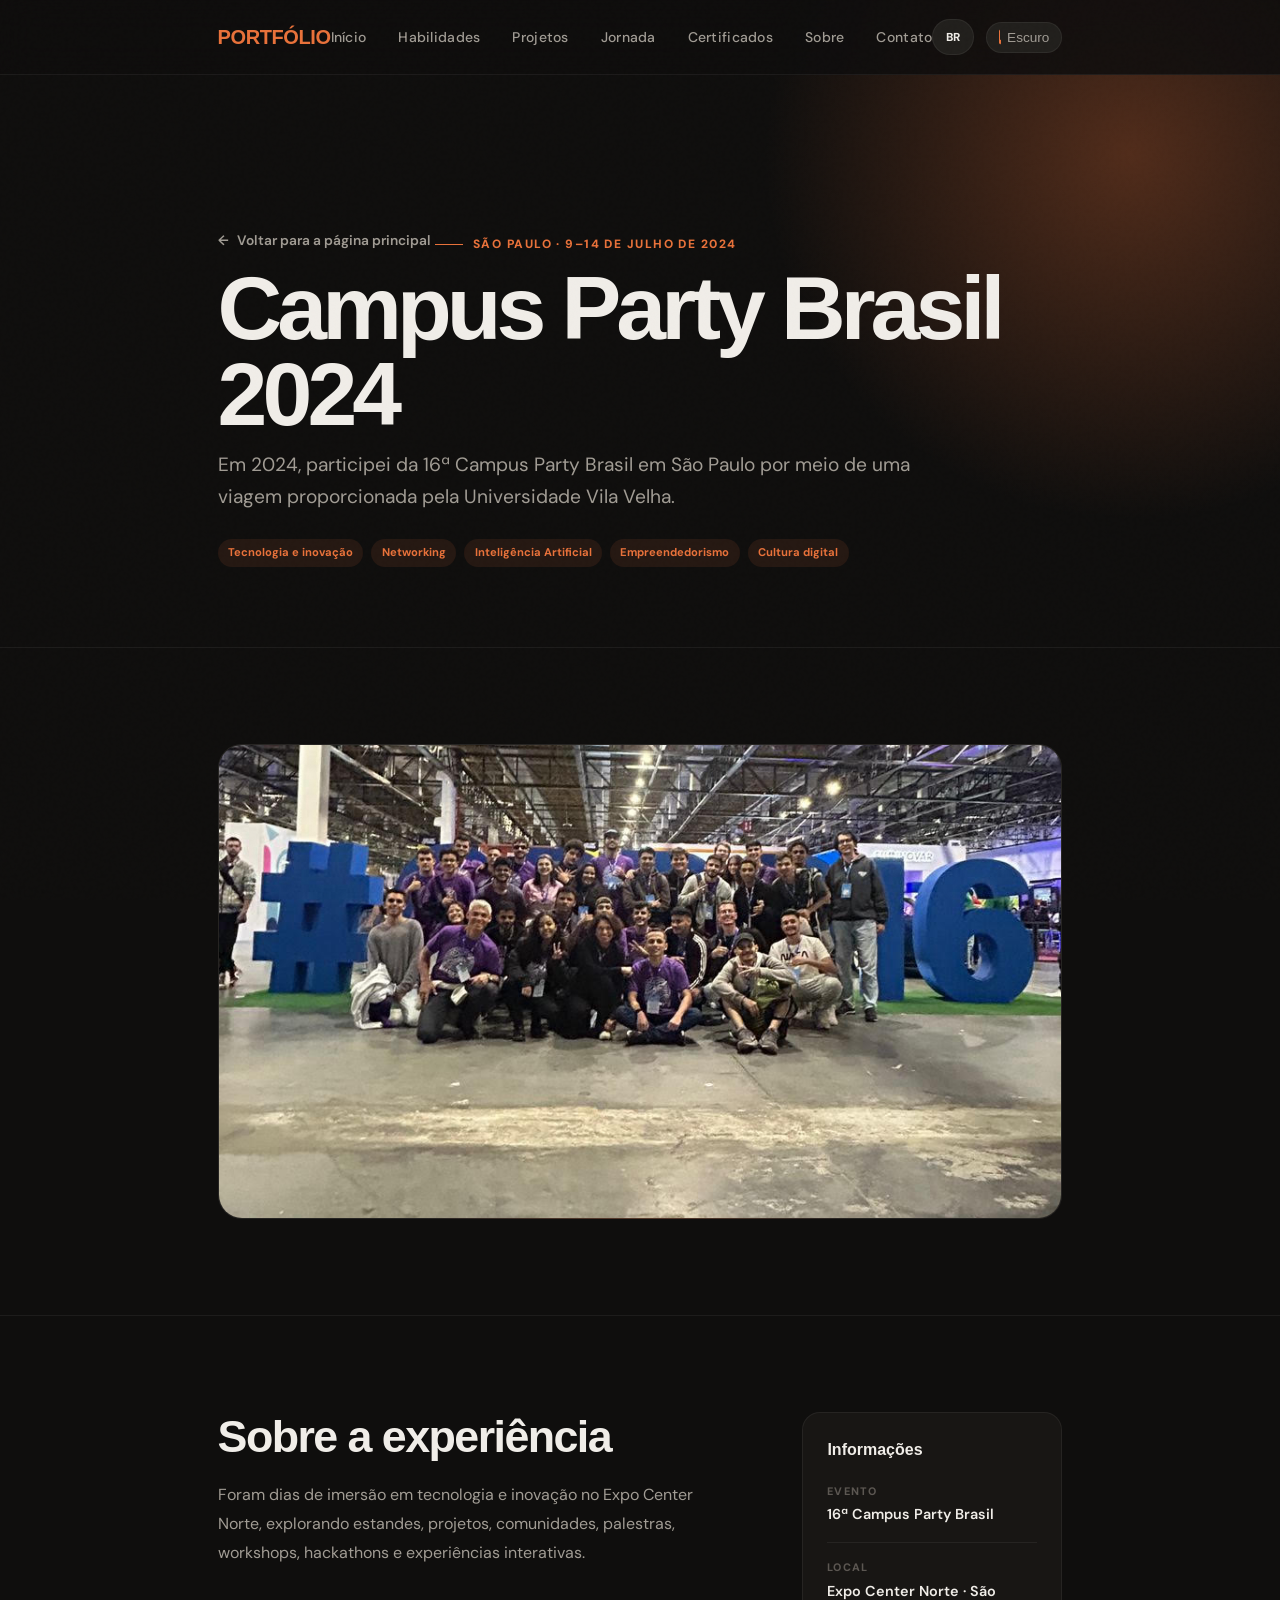
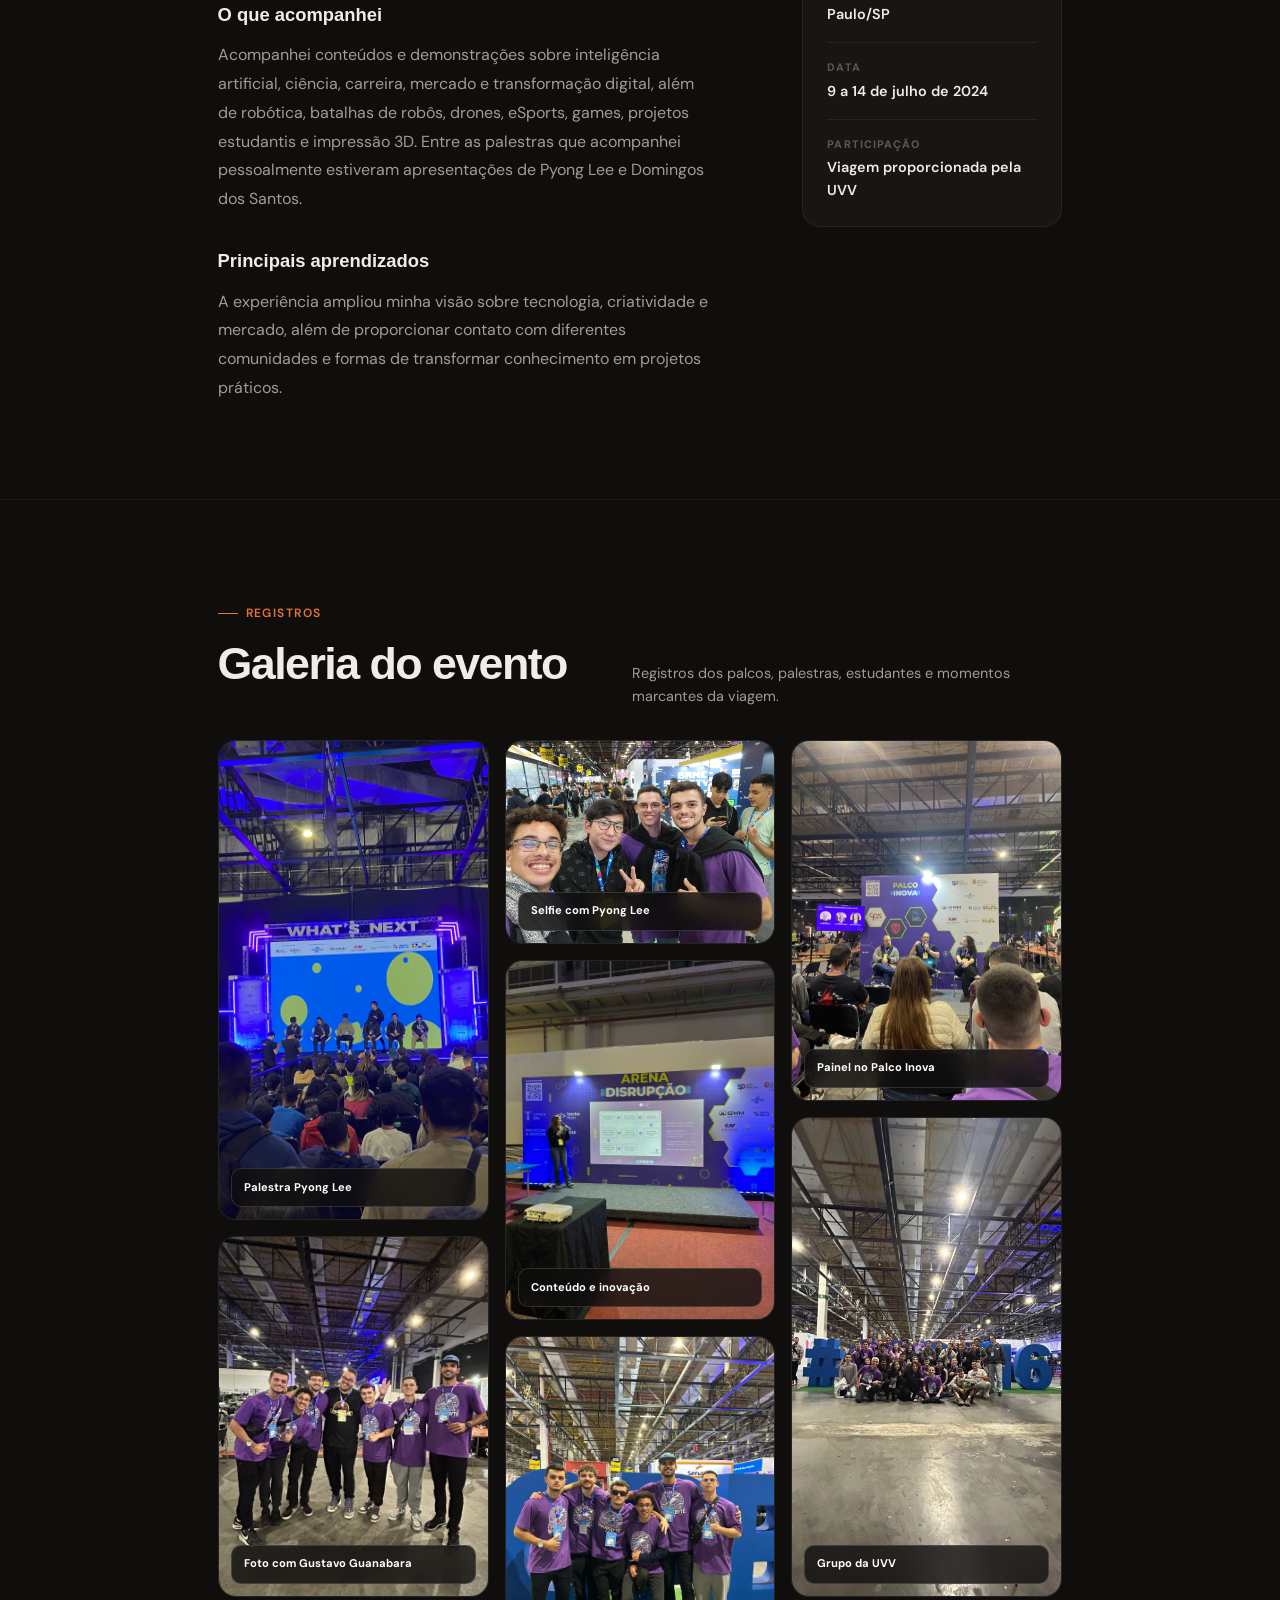
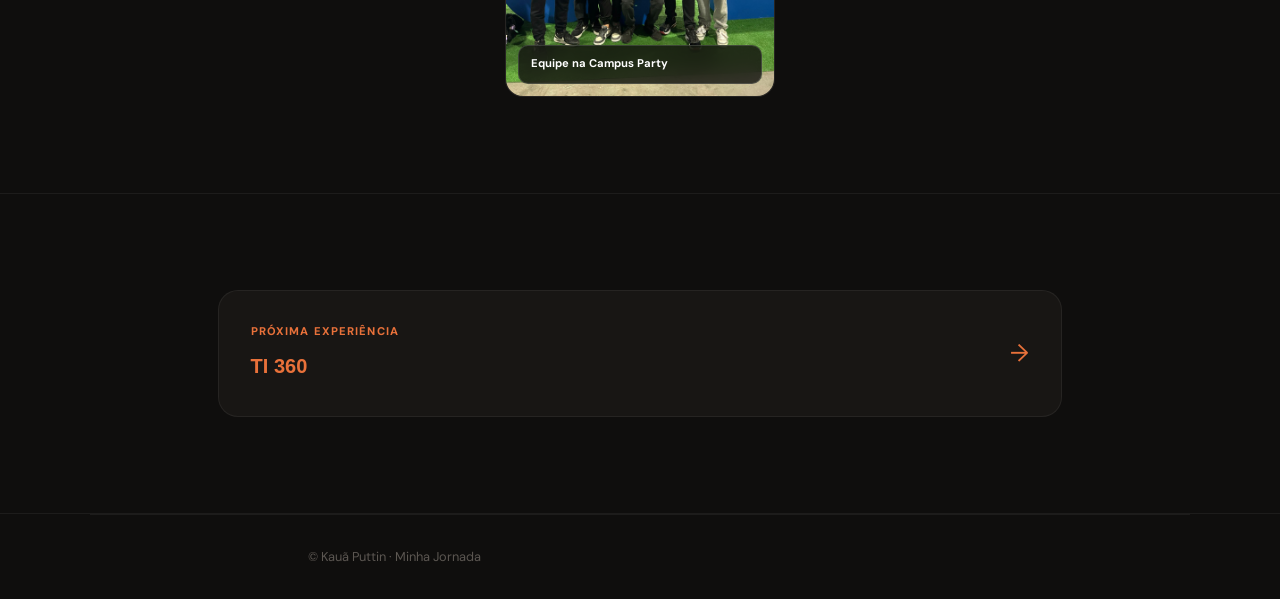
==== commit 1e3ec146: "feat: ajusta layout desktop dos projetos" ====
--- a/jornada/campus-party-sp.html
+++ b/jornada/campus-party-sp.html
@@ -9,7 +9,7 @@
   <link rel="preconnect" href="https://fonts.googleapis.com" />
   <link rel="preconnect" href="https://fonts.gstatic.com" crossorigin />
   <link href="https://fonts.googleapis.com/css2?family=Syne:wght@400;600;700;800&family=DM+Sans:ital,opsz,wght@0,9..40,300;0,9..40,400;0,9..40,500;1,9..40,300&display=swap" rel="stylesheet" />
-  <link rel="stylesheet" href="../style.css?v=20260808-4" />
+  <link rel="stylesheet" href="../style.css?v=20260808-6" />
   <script src="../i18n.js?v=20260808-4" defer></script>
   <script src="../script.js?v=20260808-4" defer></script>
   <script>try { document.documentElement.dataset.theme = localStorage.getItem('theme') || 'dark'; } catch {}</script>
--- a/style.css
+++ b/style.css
@@ -4,6 +4,7 @@
     :root {
       --font-display: 'Helvetica', sans-serif;
       --font-body: 'DM Sans', sans-serif;
+      --desktop-page-gutter: 17%;
 
       /* Light theme */
       --bg: #F5F2EE;
@@ -52,6 +53,12 @@
     ============================================ */
     *, *::before, *::after { box-sizing: border-box; margin: 0; padding: 0; }
 
+    @media (hover: hover) and (pointer: fine) {
+      *, *::before, *::after {
+        cursor: url("data:image/svg+xml,%3Csvg xmlns='http://www.w3.org/2000/svg' width='24' height='24' viewBox='0 0 24 24'%3E%3Ccircle cx='12' cy='12' r='8' fill='%23000' fill-opacity='.5' stroke='%23fff' stroke-width='1.5'/%3E%3C/svg%3E") 12 12, auto !important;
+      }
+    }
+
     html {
       scroll-behavior: smooth;
       font-size: 16px;
@@ -370,8 +377,8 @@
     }
 
     @keyframes pulse {
-      0%, 100% { transform: scale(1) translate(0, 0); opacity: 0.6; }
-      50% { transform: scale(1.1) translate(-20px, 20px); opacity: 1; }
+      0%, 100% { transform: scale(1); opacity: 0.6; }
+      50% { transform: scale(1.1); opacity: 1; }
     }
 
     #home {
@@ -422,7 +429,7 @@
     @media (min-width: 1025px) {
       #home::after {
         top: calc(50% - 300px);
-        right: calc(7% - 90px);
+        right: calc(var(--desktop-page-gutter) - 90px);
       }
     }
 
@@ -1881,7 +1888,7 @@
 
     .projects-grid {
       display: grid;
-      grid-template-columns: repeat(4, minmax(0, 1fr));
+      grid-template-columns: repeat(3, minmax(0, 1fr));
       gap: 1rem;
     }
 
@@ -1992,17 +1999,19 @@
       display: inline-flex;
       align-items: center;
       min-height: 20px;
-      padding: 0.2rem 0.45rem;
-      border: 1px solid rgba(255, 255, 255, 0.18);
+      padding: 0.24rem 0.52rem;
+      border: 1px solid rgba(232, 113, 58, 0.34);
       border-radius: 999px;
-      background: var(--accent);
-      color: #fff;
+      background: rgba(15, 14, 13, 0.84);
+      color: var(--accent);
       font-size: 0.52rem;
       font-weight: 700;
       line-height: 1;
       letter-spacing: 0.015em;
-      text-transform: uppercase;
-      box-shadow: 0 4px 14px rgba(15, 14, 13, 0.24);
+      text-transform: none;
+      box-shadow: 0 3px 10px rgba(0, 0, 0, 0.2);
+      backdrop-filter: blur(8px);
+      -webkit-backdrop-filter: blur(8px);
     }
 
     .project-name {
@@ -3124,6 +3133,19 @@
   }
 }
 
+/* Margens laterais mais compactas — somente desktop */
+@media (min-width: 769px) {
+  .main-nav,
+  section,
+  .journey-detail-hero,
+  .journey-detail-section,
+  .journey-detail-footer,
+  footer {
+    padding-right: var(--desktop-page-gutter);
+    padding-left: var(--desktop-page-gutter);
+  }
+}
+
 @media (max-width: 768px) and (prefers-reduced-motion: reduce) {
   .main-nav,
   .main-nav .nav-logo,
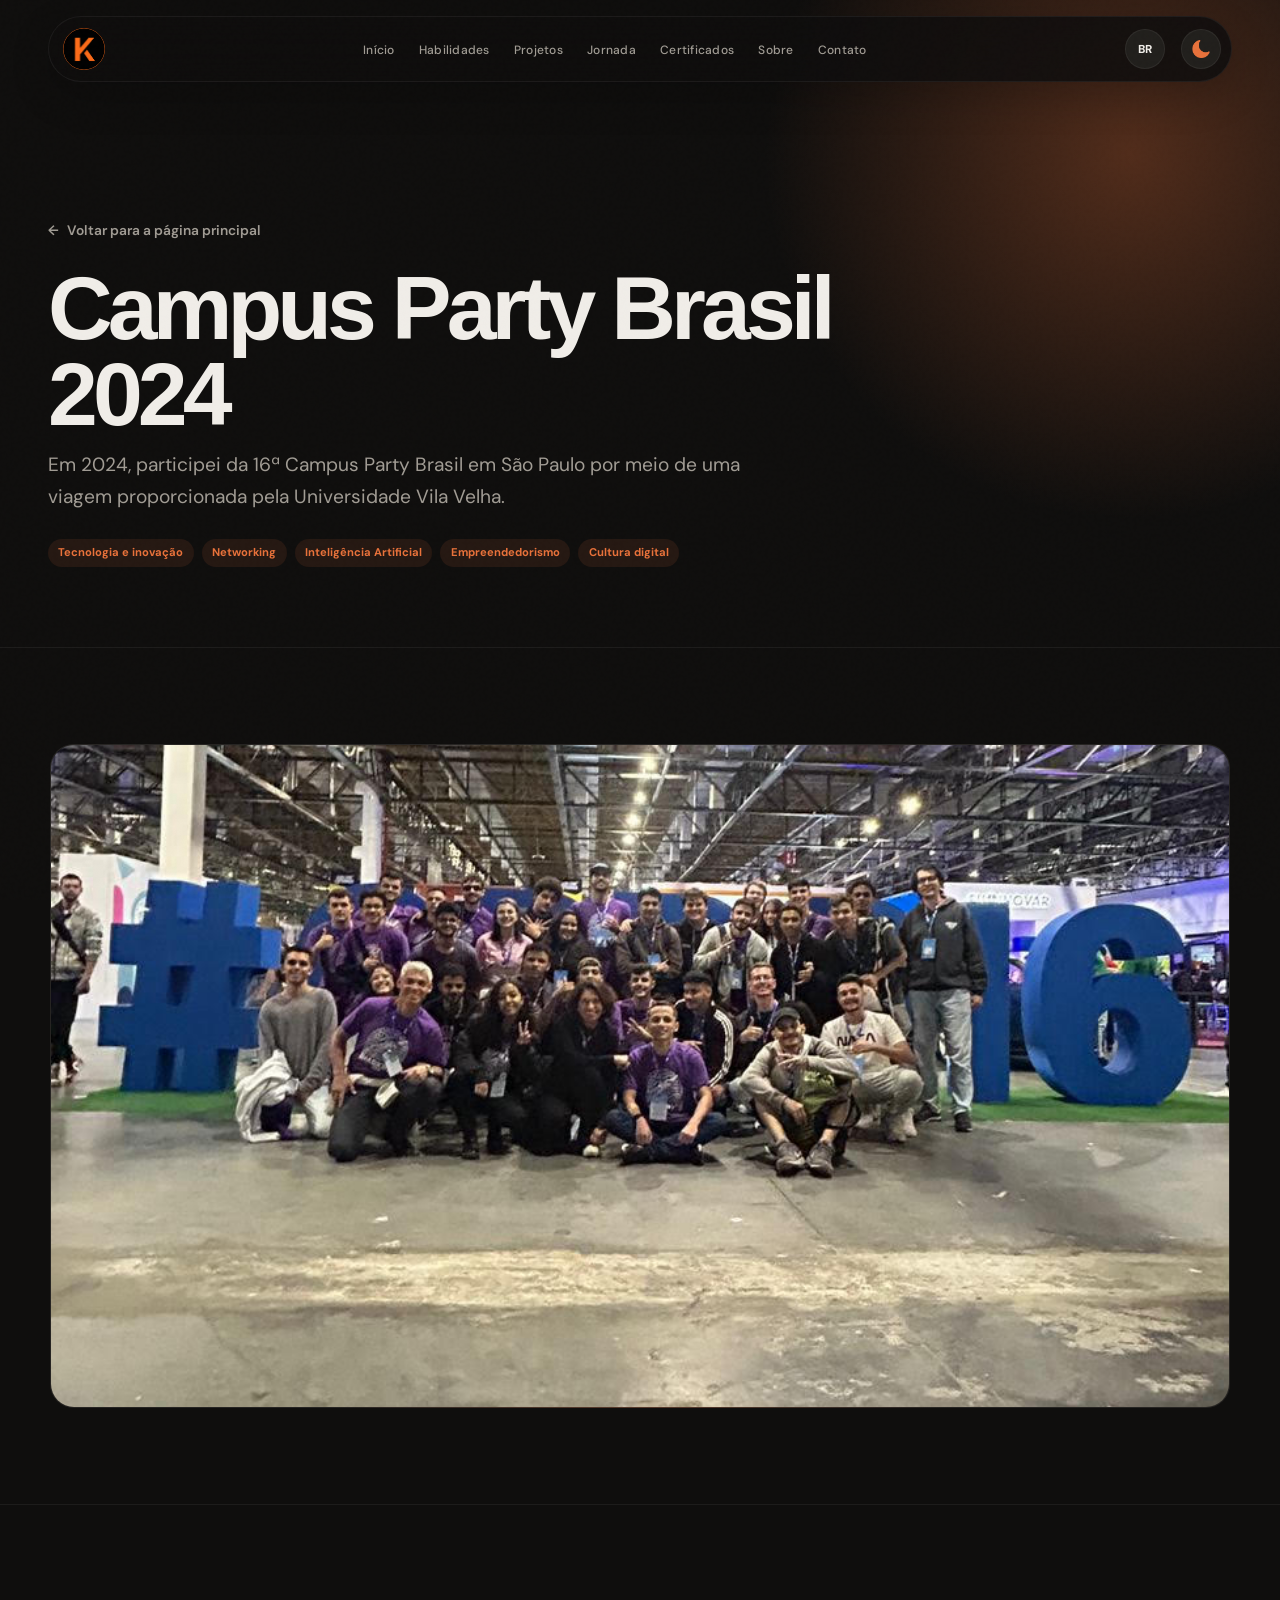
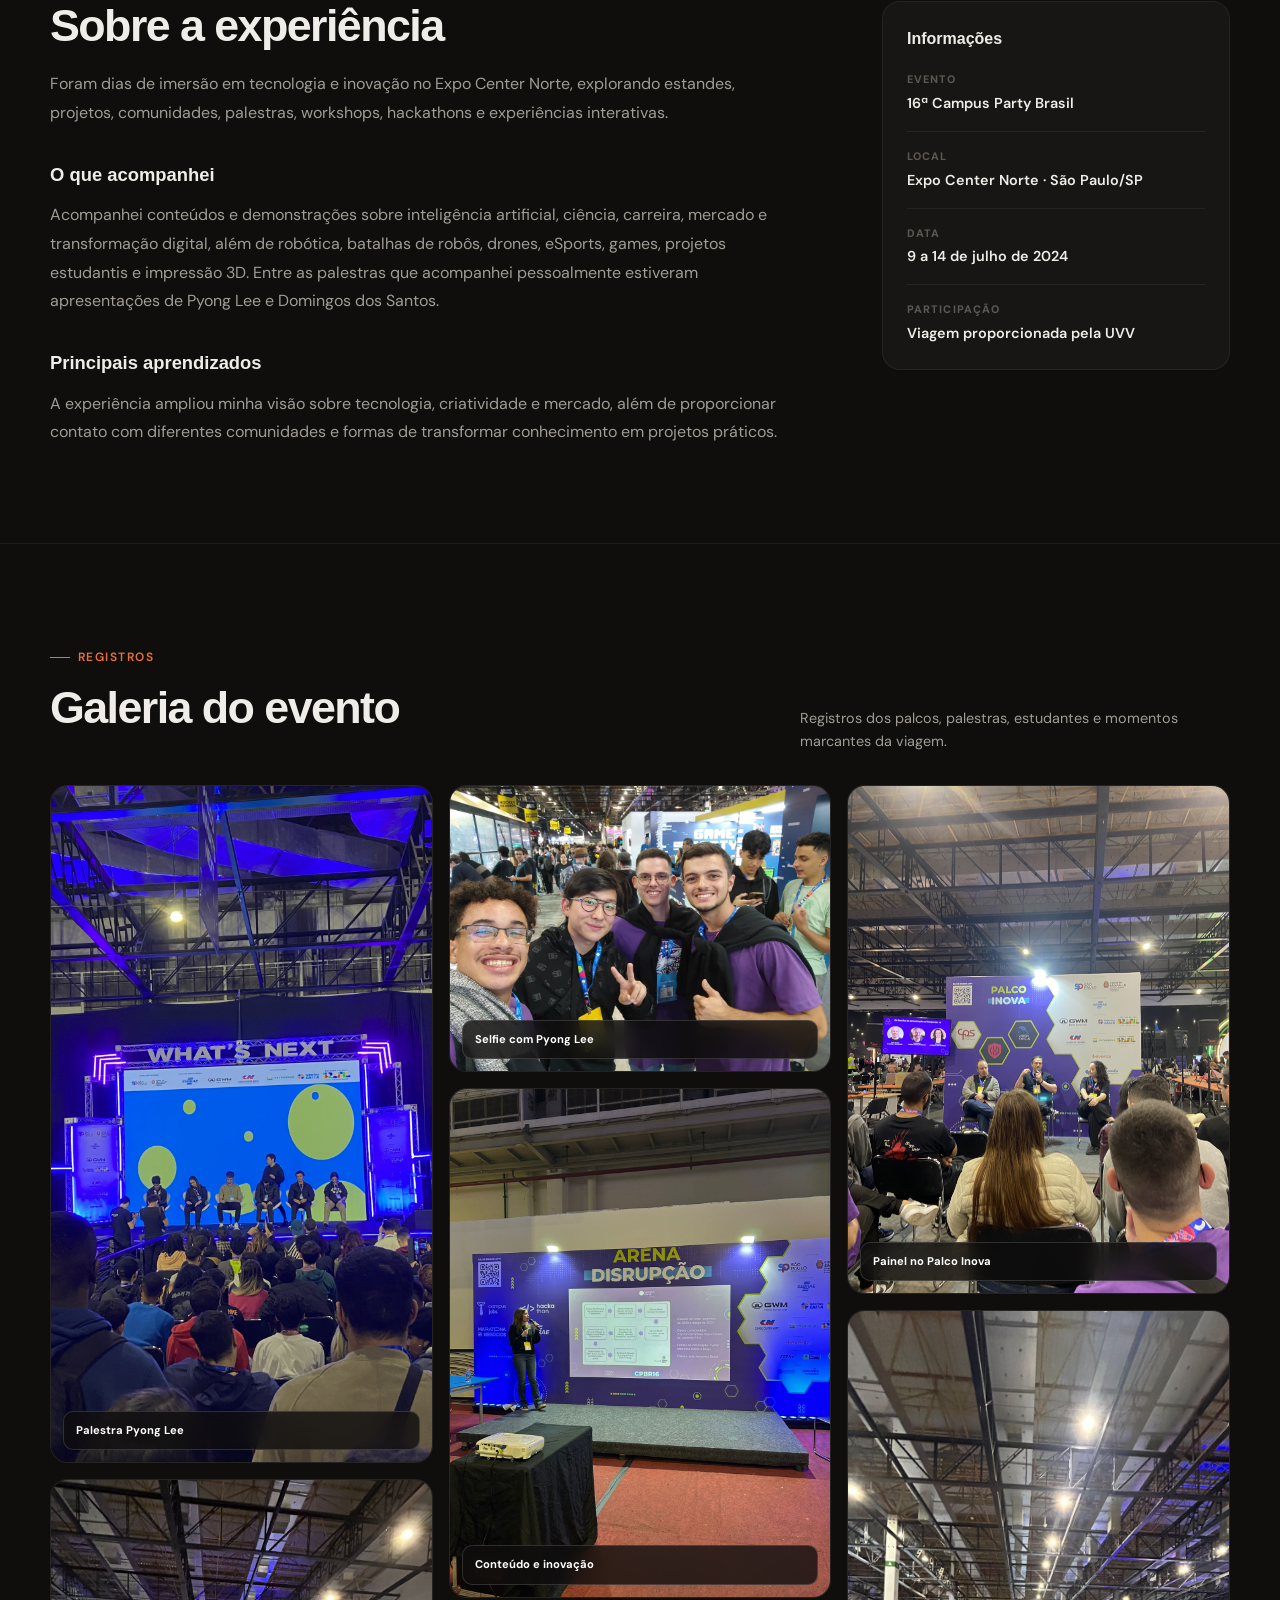
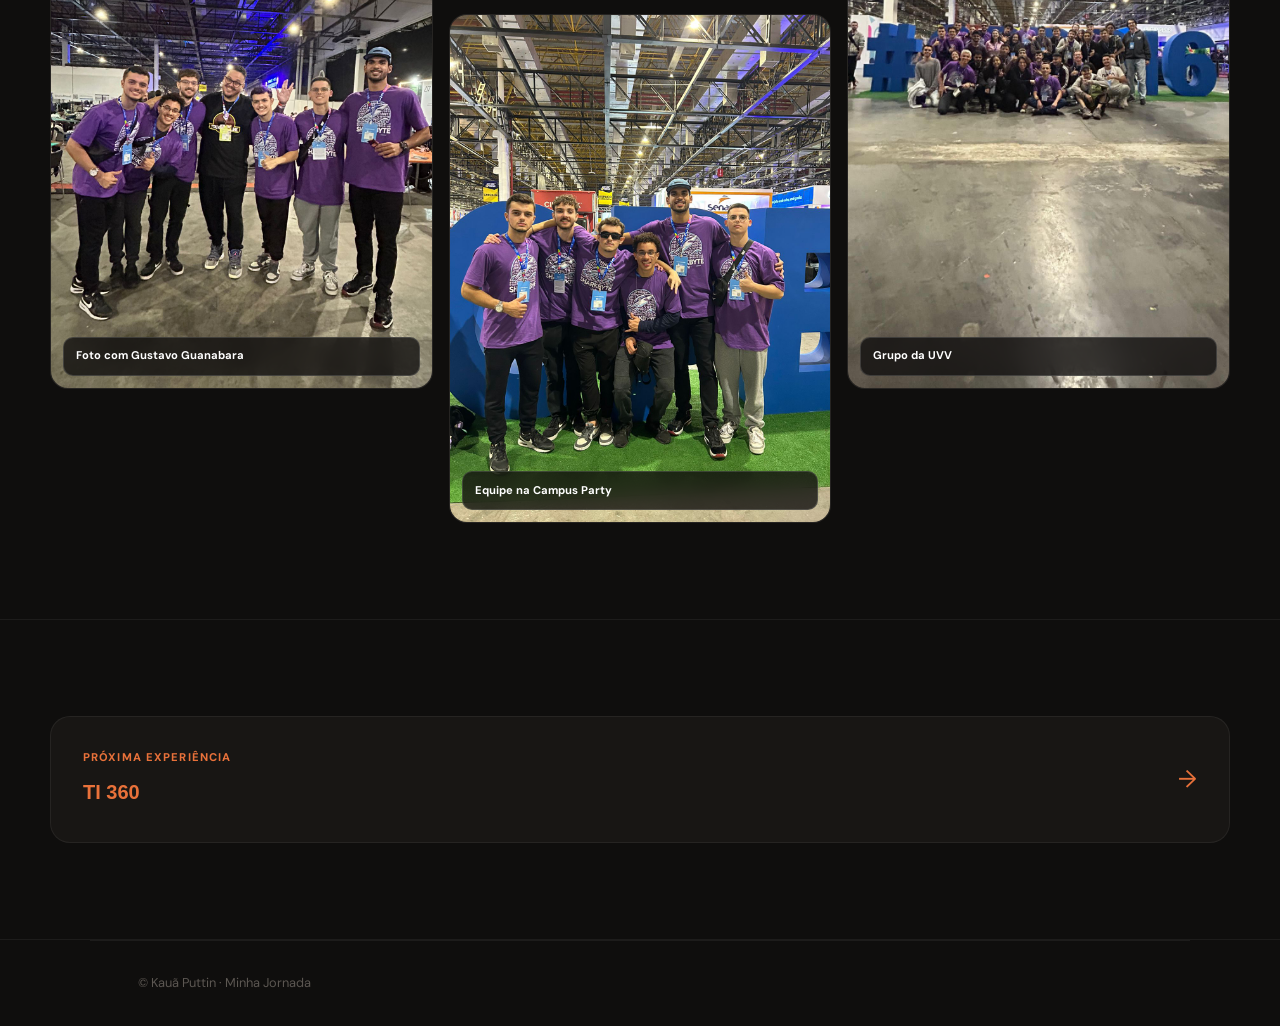
==== commit 90800357: "feat: ajustes de conteúdo e detalhes visuais - Certificados: título laranja 'Fora da sala de aula' e" ====
--- a/jornada/campus-party-sp.html
+++ b/jornada/campus-party-sp.html
@@ -62,7 +62,6 @@
     <header class="journey-detail-hero">
       <div class="journey-detail-hero-inner">
         <a href="../index.html" class="detail-back detail-back-hero"><span aria-hidden="true">&larr;</span> Voltar para a página principal</a>
-        <span class="journey-detail-eyebrow">São Paulo · 9–14 de julho de 2024</span>
         <h1 class="journey-detail-title">Campus Party Brasil 2024</h1>
         <p class="journey-detail-lead">
           Em 2024, participei da 16ª Campus Party Brasil em São Paulo por meio de uma viagem proporcionada pela Universidade Vila Velha.
--- a/style.css
+++ b/style.css
@@ -135,6 +135,50 @@
       gap: 0.75rem;
     }
 
+    .nav-hire-button {
+      min-height: 44px;
+      display: inline-flex;
+      align-items: center;
+      justify-content: space-between;
+      gap: 0.75rem;
+      padding: 0.3rem 0.35rem 0.3rem 1rem;
+      border: 1px solid var(--accent);
+      border-radius: 999px;
+      background: black;
+      color: #fff;
+      font-size: 0.78rem;
+      font-weight: 800;
+      white-space: nowrap;
+      transition: transform 0.2s ease, box-shadow 0.2s ease;
+    }
+
+    .nav-hire-button:hover {
+      color: #fff;
+      box-shadow: 0 10px 28px rgba(0, 0, 0, 0.2);
+      transform: translateY(-1px);
+    }
+
+    .nav-hire-button:focus-visible {
+      outline: 2px solid var(--accent);
+      outline-offset: 3px;
+    }
+
+    .nav-hire-arrow {
+      width: 34px;
+      height: 34px;
+      flex: 0 0 34px;
+      display: grid;
+      place-items: center;
+      border-radius: 50%;
+      background: rgb(0, 0, 0);
+      color: var(--accent);
+      font-size: 1rem;
+      line-height: 1;
+      transition: transform 0.2s ease;
+    }
+
+    .nav-hire-button:hover .nav-hire-arrow { transform: translateY(2px); }
+
     .language-toggle {
       min-width: 42px;
       height: 36px;
@@ -892,6 +936,14 @@
 
     .journey-card-media-ti360 {
       background: radial-gradient(circle at 50% 10%, rgba(90, 214, 160, 0.38), transparent 36%), linear-gradient(135deg, #0d241c, #123c2d 50%, #0f0e0d);
+    }
+
+    .journey-card-media-muscle {
+      background: radial-gradient(circle at 75% 20%, rgba(223, 38, 38, 0.34), transparent 34%), linear-gradient(135deg, #120d0d, #2d1515 50%, #0f0e0d);
+    }
+
+    .journey-card-image-muscle {
+      object-position: 50% 50%;
     }
 
     .journey-card-index {
@@ -1091,6 +1143,7 @@
     .detail-back-nav { display: none; }
 
     .detail-back-hero {
+      display: flex;
       width: fit-content;
       margin-bottom: 0.85rem;
     }
@@ -1121,6 +1174,7 @@
 
     .journey-detail-hero-inner {
       width: min(900px, 100%);
+      min-width: 0;
       position: relative;
       z-index: 1;
     }
@@ -1134,7 +1188,9 @@
       font-size: 0.75rem;
       font-weight: 800;
       letter-spacing: 0.12em;
+      line-height: 1.5;
       text-transform: uppercase;
+      overflow-wrap: anywhere;
     }
 
     .journey-detail-eyebrow::before {
@@ -1279,6 +1335,22 @@
       color: var(--text-secondary);
       font-size: 1rem;
       line-height: 1.8;
+    }
+
+    .journey-detail-copy .journey-detail-tags {
+      margin-top: 1.25rem;
+    }
+
+    .journey-detail-actions {
+      display: flex;
+      flex-wrap: wrap;
+      gap: 0.75rem;
+      margin-top: 1.5rem;
+    }
+
+    .journey-detail-actions .btn-primary,
+    .journey-detail-actions .btn-secondary {
+      justify-content: center;
     }
 
     .journey-detail-facts {
@@ -1392,6 +1464,71 @@
       filter: saturate(1.06);
     }
 
+    .muscle-highlights-grid {
+      display: grid;
+      grid-template-columns: repeat(3, minmax(0, 1fr));
+      gap: 1rem;
+      columns: auto;
+    }
+
+    .muscle-highlight {
+      min-height: 0;
+      aspect-ratio: 6 / 5;
+      margin-bottom: 0;
+      overflow: hidden;
+    }
+
+    .muscle-highlight.journey-gallery-photo img {
+      height: 100%;
+      object-fit: cover;
+      object-position: 50% 0;
+    }
+
+    .muscle-highlight.journey-gallery-photo img.muscle-logo-image {
+      object-fit: contain;
+      object-position: 50% 50%;
+      background: #000;
+    }
+
+    .muscle-highlight.journey-gallery-photo img.muscle-ecommerce-image {
+      object-fit: contain;
+      object-position: 50% 50%;
+      background: #f3f3f3;
+    }
+
+    .muscle-shops-banner-image {
+      object-position: 50% 50%;
+    }
+
+    .muscle-highlight .journey-detail-placeholder {
+      max-width: 280px;
+      padding: 0.75rem;
+    }
+
+    .muscle-highlight .journey-detail-placeholder > span {
+      width: 52px;
+      height: 52px;
+      margin-bottom: 0.65rem;
+      font-size: 1.5rem;
+    }
+
+    .muscle-highlight .journey-detail-placeholder strong {
+      margin-bottom: 0.3rem;
+      font-size: 1rem;
+      line-height: 1.3;
+    }
+
+    .muscle-highlight .journey-detail-placeholder p {
+      font-size: 0.72rem;
+      line-height: 1.45;
+    }
+
+    .muscle-highlight .journey-detail-placeholder code {
+      color: var(--accent);
+      font-size: 0.67rem;
+      overflow-wrap: anywhere;
+    }
+
     .journey-detail-next {
       display: flex;
       align-items: center;
@@ -1540,22 +1677,32 @@
       margin-bottom: 1rem;
     }
 
-    .certificate-tags {
-      display: flex;
-      flex-wrap: wrap;
-      gap: 0.5rem;
-    }
-
-    .certificate-tags span {
-      padding: 0.32rem 0.72rem;
-      border: 1px solid var(--border);
+    .certificate-view-btn {
+      min-height: 38px;
+      display: inline-flex;
+      align-items: center;
+      justify-content: center;
+      margin-top: 0.1rem;
+      padding: 0.58rem 0.95rem;
+      border: 1px solid var(--accent);
       border-radius: 999px;
-      color: var(--text-muted);
-      background: rgba(255,255,255,0.015);
-      font-size: 0.72rem;
-      font-weight: 700;
-      line-height: 1;
-      text-transform: uppercase;
+      background: var(--accent);
+      color: #fff;
+      font-family: var(--font-body);
+      font-size: 0.76rem;
+      font-weight: 800;
+      cursor: pointer;
+      transition: transform 0.2s ease, box-shadow 0.2s ease, background 0.2s ease;
+    }
+
+    .certificate-view-btn:hover {
+      box-shadow: 0 10px 26px rgba(232, 113, 58, 0.22);
+      transform: translateY(-2px);
+    }
+
+    .certificate-view-btn:focus-visible {
+      outline: 2px solid var(--accent);
+      outline-offset: 3px;
     }
 
     .certificates-more-container {
@@ -1707,10 +1854,113 @@
     }
 
     /* ============================================
+       AUTOMATIC PROJECT SHOWCASE
+    ============================================ */
+    .project-showcase {
+      width: 100%;
+      padding: 0 7% 2rem;
+      position: relative;
+      z-index: 2;
+    }
+
+    .project-showcase-shell {
+      width: 100%;
+      padding: 0.75rem;
+      overflow-x: auto;
+      border: 1px solid var(--border);
+      border-radius: 28px;
+      background: var(--bg-card);
+      box-shadow: var(--shadow);
+      scrollbar-width: none;
+    }
+
+    .project-showcase-shell::-webkit-scrollbar { display: none; }
+    .project-showcase-shell.is-ready { overflow: hidden; }
+
+    .project-showcase-track {
+      --project-showcase-duration: 40s;
+      width: max-content;
+      display: flex;
+      will-change: transform;
+    }
+
+    .project-showcase-track.is-ready {
+      animation: projectShowcaseScroll var(--project-showcase-duration) linear infinite;
+    }
+
+    .project-showcase-group {
+      display: flex;
+      gap: 0.75rem;
+      padding-right: 0.75rem;
+    }
+
+    .project-showcase-slide {
+      width: clamp(230px, 28vw, 420px);
+      aspect-ratio: 16 / 9;
+      flex: 0 0 auto;
+      overflow: hidden;
+      border: 1px solid var(--border);
+      border-radius: 19px;
+      background: var(--surface);
+    }
+
+    .project-showcase-slide img {
+      width: 100%;
+      height: 100%;
+      object-fit: cover;
+      transition: transform 0.35s ease, filter 0.35s ease;
+    }
+
+    @media (hover: hover) and (pointer: fine) {
+      .project-showcase-slide:hover img {
+        filter: saturate(1.08);
+        transform: scale(1.035);
+      }
+    }
+
+    @keyframes projectShowcaseScroll {
+      from { transform: translate3d(0, 0, 0); }
+      to { transform: translate3d(-50%, 0, 0); }
+    }
+
+    @media (min-width: 769px) {
+      .project-showcase {
+        padding-right: var(--desktop-page-gutter);
+        padding-left: var(--desktop-page-gutter);
+      }
+    }
+
+    @media (max-width: 768px) {
+      .project-showcase { padding: 0 5% 1.5rem; }
+      .project-showcase-shell {
+        padding: 0.55rem;
+        border-radius: 22px;
+      }
+      .project-showcase-track { --project-showcase-duration: 30s; }
+      .project-showcase-group {
+        gap: 0.55rem;
+        padding-right: 0.55rem;
+      }
+      .project-showcase-slide {
+        width: min(74vw, 300px);
+        border-radius: 16px;
+      }
+    }
+
+    @media (prefers-reduced-motion: reduce) {
+      .project-showcase-shell.is-ready { overflow-x: auto; }
+      .project-showcase-track.is-ready {
+        animation: none;
+        transform: none;
+      }
+      .project-showcase-group[aria-hidden="true"] { display: none; }
+      .project-showcase-slide img { transition: none; }
+    }
+
+    /* ============================================
        SKILLS SECTION
     ============================================ */
     #skills {
-      border-top: 1px solid var(--border);
       position: relative;
       overflow: hidden;
     }
@@ -1729,7 +1979,7 @@
 
     .skills-grid {
       display: grid;
-      grid-template-columns: repeat(2, minmax(0, 1fr));
+      grid-template-columns: repeat(3, minmax(0, 1fr));
       gap: 1.5rem;
       position: relative;
       z-index: 1;
@@ -2095,6 +2345,31 @@
       transform: translateY(0) scale(1);
     }
 
+    .certificate-detail-dialog {
+      width: min(980px, 100%);
+      max-height: min(92dvh, 820px);
+    }
+
+    .certificate-detail-body {
+      display: grid;
+      place-items: center;
+      padding: 1rem;
+      overflow: auto;
+      overscroll-behavior: contain;
+      background: var(--surface);
+    }
+
+    .certificate-detail-image {
+      width: 100%;
+      height: auto;
+      max-height: calc(92dvh - 100px);
+      display: block;
+      object-fit: contain;
+      border: 1px solid var(--border);
+      border-radius: 16px;
+      background: #fff;
+    }
+
     .project-detail-header {
       min-height: 66px;
       display: flex;
@@ -2403,6 +2678,18 @@
       .project-detail-stack { padding: 0.9rem; }
       .project-detail-stack > div span { padding: 0.28rem 0.58rem; font-size: 0.62rem; }
 
+      .certificate-detail-modal { padding: 0.75rem; }
+      .certificate-detail-dialog {
+        width: min(100%, 460px);
+        max-height: 88dvh;
+        border-radius: 20px;
+      }
+      .certificate-detail-body { padding: 0.55rem; }
+      .certificate-detail-image {
+        max-height: calc(88dvh - 74px);
+        border-radius: 13px;
+      }
+
       .prototype-dialog {
         width: 100vw;
         height: 100vh;
@@ -2434,7 +2721,10 @@
     /* ============================================
        CONTACT SECTION
     ============================================ */
-    #contact { border-top: 1px solid var(--border); }
+    #contact {
+      border-top: 1px solid var(--border);
+      scroll-margin-top: 7rem;
+    }
 
     .contact-wrapper {
       display: grid;
@@ -2693,6 +2983,7 @@
     @media (max-width: 1100px) {
       .nav-links { gap: 1rem; }
       .nav-links a { font-size: 0.8rem; }
+      .skills-grid { grid-template-columns: repeat(2, minmax(0, 1fr)); }
       .journey-card { grid-template-columns: minmax(280px, 0.85fr) minmax(0, 1.15fr); }
       .projects-grid { grid-template-columns: repeat(2, minmax(0, 1fr)); }
     }
@@ -2718,12 +3009,7 @@
       .journey-card-media::after {
         background: linear-gradient(180deg, transparent 30%, rgba(15, 14, 13, 0.78));
       }
-      .journey-card-badge-award { display: none; }
-      .journey-card-badge:not(.journey-card-badge-award) {
-        top: 1rem;
-        right: 1rem;
-        bottom: auto;
-      }
+      .journey-card-badge { display: none; }
       .journey-card-tags-mobile {
         position: absolute;
         right: 0.85rem;
@@ -2753,7 +3039,7 @@
       .detail-back { font-size: 0.78rem; }
       .detail-back-nav { display: inline-flex; }
       .detail-back-hero {
-        display: inline-flex;
+        display: flex;
         max-width: none;
         margin-bottom: 0.75rem;
         text-align: left;
@@ -3026,6 +3312,7 @@
 
   .certificate-card {
     position: relative;
+    min-height: 0;
     display: grid;
     grid-template-columns: 52px minmax(0, 1fr);
     align-items: start;
@@ -3068,6 +3355,7 @@
     position: absolute;
     top: 1rem;
     right: 0.85rem;
+    z-index: 2;
     width: 34px;
     height: 34px;
     display: grid;
@@ -3077,6 +3365,7 @@
     background: var(--surface);
     color: var(--text-primary);
     cursor: pointer;
+    touch-action: manipulation;
     transition: border-color 0.25s ease, background 0.25s ease, transform 0.25s ease;
   }
 
@@ -3101,14 +3390,12 @@
     transform: translateY(2px) rotate(225deg);
   }
 
-  .certificate-desc,
-  .certificate-tags {
+  .certificate-desc {
     overflow: hidden;
     transition: max-height 0.35s cubic-bezier(0.22, 1, 0.36, 1), opacity 0.25s ease, margin 0.35s ease, transform 0.35s ease;
   }
 
-  .certificate-card:not(.certificate-card-expanded) .certificate-desc,
-  .certificate-card:not(.certificate-card-expanded) .certificate-tags {
+  .certificate-card:not(.certificate-card-expanded) .certificate-desc {
     max-height: 0;
     margin: 0;
     opacity: 0;
@@ -3125,17 +3412,10 @@
     transform: translateY(0);
   }
 
-  .certificate-card-expanded .certificate-tags {
-    max-height: 8rem;
-    opacity: 1;
-    visibility: visible;
-    transform: translateY(0);
-  }
 }
 
 /* Margens laterais mais compactas — somente desktop */
 @media (min-width: 769px) {
-  .main-nav,
   section,
   .journey-detail-hero,
   .journey-detail-section,
@@ -3144,6 +3424,160 @@
     padding-right: var(--desktop-page-gutter);
     padding-left: var(--desktop-page-gutter);
   }
+
+  .main-nav {
+    top: 1rem;
+    right: var(--desktop-page-gutter);
+    left: var(--desktop-page-gutter);
+    min-height: 66px;
+    padding: 0.55rem 0.65rem 0.55rem 0.85rem;
+    column-gap: clamp(0.85rem, 1.5vw, 1.5rem);
+    border: 1px solid var(--border);
+    border-radius: 999px;
+    background: var(--nav-bg);
+    box-shadow: 0 14px 40px rgba(0, 0, 0, 0.2);
+    transition: background 0.3s, border-color 0.3s, box-shadow 0.3s;
+  }
+
+  .main-nav .nav-logo {
+    width: 42px;
+    height: 42px;
+    flex: 0 0 42px;
+    display: grid;
+    place-items: center;
+  }
+
+  .main-nav .nav-logo-word { display: none; }
+
+  .main-nav .nav-logo-mark {
+    width: 100%;
+    height: 100%;
+    display: block;
+    object-fit: contain;
+  }
+
+  .main-nav .nav-links {
+    min-width: 0;
+    gap: clamp(2rem, 2.8vw, 2.75rem);
+  }
+
+  .main-nav .nav-links a {
+    font-size: clamp(0.72rem, 0.56rem + 0.24vw, 0.84rem);
+    white-space: nowrap;
+  }
+
+  .main-nav .nav-actions {
+    flex: 0 0 auto;
+    gap: 2rem;
+  }
+
+  .main-nav .desktop-language-toggle,
+  .main-nav > .nav-actions > .theme-toggle {
+    width: 40px;
+    min-width: 40px;
+    height: 40px;
+    display: grid;
+    place-items: center;
+    padding: 0;
+    border-radius: 50%;
+  }
+
+  .main-nav #themeText { display: none; }
+  .main-nav .theme-toggle .theme-icon-image {
+    width: 18px;
+    height: 18px;
+  }
+}
+
+@media (min-width: 769px) and (max-width: 1100px) {
+  .main-nav .nav-links,
+  .main-nav .desktop-language-toggle,
+  .main-nav > .nav-actions > .theme-toggle,
+  .main-nav .nav-hire-button { display: none; }
+
+  .main-nav .hamburger {
+    width: 40px;
+    height: 40px;
+    display: flex;
+    align-items: center;
+    justify-content: center;
+    gap: 5px;
+    padding: 0;
+  }
+
+  .main-nav .hamburger.open span:nth-child(1) { transform: translateY(7px) rotate(45deg); }
+  .main-nav .hamburger.open span:nth-child(2) { opacity: 0; transform: scaleX(0); }
+  .main-nav .hamburger.open span:nth-child(3) { transform: translateY(-7px) rotate(-45deg); }
+
+  .main-nav + .mobile-nav {
+    top: 5.75rem;
+    right: var(--desktop-page-gutter);
+    left: var(--desktop-page-gutter);
+    height: auto;
+    max-height: calc(100dvh - 6.5rem);
+    display: flex;
+    padding: 1.25rem;
+    overflow-y: auto;
+    visibility: hidden;
+    opacity: 0;
+    pointer-events: none;
+    border: 1px solid var(--border);
+    border-radius: 24px;
+    box-shadow: 0 18px 45px rgba(0, 0, 0, 0.28);
+    transform: translateY(-10px) scale(0.98);
+    transform-origin: top center;
+    transition: opacity 0.25s ease, transform 0.3s cubic-bezier(0.22, 1, 0.36, 1), visibility 0.3s;
+  }
+
+  .main-nav + .mobile-nav.open {
+    visibility: visible;
+    opacity: 1;
+    pointer-events: auto;
+    transform: translateY(0) scale(1);
+  }
+
+  .mobile-nav .mobile-hire-button {
+    width: min(100%, 9.5rem);
+    min-height: 42px;
+    display: flex;
+    align-self: center;
+    margin: 0.15rem auto 0;
+    padding: 0.25rem 0.3rem 0.25rem 0.85rem;
+    border: 1px solid var(--accent);
+    border-radius: 999px;
+    background: #000;
+    color: #fff;
+    font-size: 0.72rem;
+  }
+
+  .mobile-nav .mobile-hire-button:hover { color: #fff; }
+
+  .mobile-nav .mobile-hire-button .nav-hire-arrow {
+    width: 30px;
+    height: 30px;
+    flex-basis: 30px;
+  }
+
+  .mobile-nav-controls {
+    display: flex;
+    align-items: center;
+    justify-content: center;
+    gap: 0.75rem;
+    margin-top: 0.15rem;
+    padding-top: 1rem;
+    border-top: 1px solid var(--border);
+  }
+
+  .mobile-nav-controls .mobile-theme-toggle,
+  .mobile-nav-controls .mobile-language-toggle {
+    width: 46px;
+    min-width: 46px;
+    height: 46px;
+    display: grid;
+    place-items: center;
+    padding: 0;
+    border-radius: 50%;
+  }
 }
 
 @media (max-width: 768px) and (prefers-reduced-motion: reduce) {
@@ -3152,7 +3586,6 @@
   .main-nav .hamburger,
   .main-nav + .mobile-nav,
   .certificate-desc,
-  .certificate-tags,
   .certificate-expand-btn span { transition: none; }
 }
 
@@ -3162,6 +3595,28 @@
 ============================================ */
 @media (max-width: 768px) {
   .desktop-language-toggle { display: none; }
+  .main-nav .nav-hire-button { display: none; }
+
+  .mobile-nav .mobile-hire-button {
+    width: min(100%, 9.5rem);
+    min-height: 42px;
+    display: flex;
+    align-self: center;
+    margin: 0.15rem auto 0;
+    padding: 0.25rem 0.3rem 0.25rem 0.85rem;
+    border: 1px solid var(--accent);
+    border-radius: 999px;
+    background: #000;
+    color: #fff;
+    font-size: 0.72rem;
+  }
+
+  .mobile-nav .mobile-hire-button:hover { color: #fff; }
+  .mobile-nav .mobile-hire-button .nav-hire-arrow {
+    width: 30px;
+    height: 30px;
+    flex-basis: 30px;
+  }
 
   .hero-socials {
     width: 100%;
@@ -3211,6 +3666,7 @@
   .hero-visual {
     overflow: hidden;
     border-radius: 24px;
+    margin-top: 1rem;
   }
 
   .hero-photo {
@@ -3227,3 +3683,829 @@
   }
 }
 
+
+
+/* ============================================
+   CERTIFICATES — "SEMPRE ESTUDANDO" (v2)
+============================================ */
+#certificates .certificates-header {
+  display: flex;
+  align-items: flex-end;
+  justify-content: space-between;
+  gap: 2rem;
+  margin-bottom: 3rem;
+}
+
+#certificates .certificates-heading .section-subtitle { margin-bottom: 0; }
+
+#certificates .certificates-stats {
+  display: flex;
+  gap: 2.75rem;
+  margin: 0;
+  flex: 0 0 auto;
+}
+
+#certificates .certificates-stat dt {
+  font-family: ui-monospace, 'SFMono-Regular', Consolas, monospace;
+  font-size: 0.68rem;
+  letter-spacing: 0.18em;
+  text-transform: uppercase;
+  color: var(--text-muted);
+  margin-bottom: 0.35rem;
+}
+
+#certificates .certificates-stat dd {
+  margin: 0;
+  font-family: var(--font-display);
+  font-size: clamp(2rem, 3.4vw, 2.75rem);
+  font-weight: 800;
+  line-height: 1;
+  letter-spacing: -0.03em;
+  color: var(--text-primary);
+  font-variant-numeric: tabular-nums;
+}
+
+#certificates .certificates-stat dd small {
+  font-size: 0.55em;
+  margin-left: 0.12em;
+  color: var(--accent);
+}
+
+#certificates .certificates-stat.is-counting dd { color: var(--accent); }
+
+#certificates .certificates-grid {
+  grid-template-columns: repeat(auto-fill, minmax(240px, 1fr));
+  gap: 1.1rem;
+}
+
+#certificates .certificate-card {
+  position: relative;
+  display: flex;
+  flex-direction: column;
+  align-items: stretch;
+  gap: 0;
+  padding: 0;
+  overflow: hidden;
+  border-radius: 16px;
+  background: var(--bg-card);
+  border: 1px solid var(--border);
+  transition:
+    opacity 0.7s ease calc(var(--cert-index, 0) * 90ms),
+    transform 0.7s cubic-bezier(0.22, 1, 0.36, 1) calc(var(--cert-index, 0) * 90ms),
+    border-color 0.3s ease,
+    box-shadow 0.3s ease;
+}
+
+#certificates .certificate-card:hover {
+  transform: translateY(0);
+  border-color: var(--accent-glow);
+  box-shadow: var(--shadow-hover);
+}
+
+#certificates .certificate-media {
+  position: relative;
+  aspect-ratio: 16 / 10;
+  display: grid;
+  place-items: center;
+  overflow: hidden;
+  border-bottom: 1px solid var(--border);
+  background:
+    radial-gradient(120% 90% at 50% 110%, var(--accent-soft), transparent 60%),
+    var(--surface);
+}
+
+#certificates .certificate-thumb {
+  width: 76%;
+  max-height: 78%;
+  object-fit: contain;
+  border-radius: 6px;
+  box-shadow: 0 14px 30px rgba(0, 0, 0, 0.28);
+  transform: rotate(-4deg) translateY(6px);
+  transition: transform 0.55s cubic-bezier(0.22, 1, 0.36, 1), box-shadow 0.4s ease, filter 0.4s ease;
+  filter: saturate(0.92);
+}
+
+#certificates .certificate-card:nth-child(even) .certificate-thumb {
+  transform: rotate(3deg) translateY(6px);
+}
+
+#certificates .certificate-card:hover .certificate-thumb {
+  transform: rotate(0deg) translateY(-6px) scale(1.06);
+  box-shadow: 0 22px 44px rgba(0, 0, 0, 0.35);
+  filter: saturate(1);
+}
+
+#certificates .certificate-hours {
+  position: absolute;
+  top: 0.75rem;
+  right: 0.75rem;
+  padding: 0.3rem 0.6rem;
+  border-radius: 999px;
+  border: 1px solid var(--border);
+  background: var(--nav-bg);
+  backdrop-filter: blur(8px);
+  font-family: ui-monospace, 'SFMono-Regular', Consolas, monospace;
+  font-size: 0.72rem;
+  font-weight: 700;
+  color: var(--accent);
+}
+
+#certificates .certificate-view-btn {
+  position: absolute;
+  left: 50%;
+  bottom: 0.9rem;
+  margin: 0;
+  gap: 0.4rem;
+  opacity: 0;
+  transform: translate(-50%, 12px);
+  transition: opacity 0.3s ease, transform 0.35s cubic-bezier(0.22, 1, 0.36, 1), box-shadow 0.2s ease;
+}
+
+
+#certificates .certificate-card:hover .certificate-view-btn,
+#certificates .certificate-view-btn:focus-visible {
+  opacity: 1;
+  transform: translate(-50%, 0);
+}
+
+#certificates .certificate-content {
+  padding: 1.05rem 1.15rem 1.2rem;
+  display: flex;
+  flex-direction: column;
+  flex: 1;
+}
+
+#certificates .certificate-meta {
+  display: flex;
+  align-items: center;
+  justify-content: space-between;
+  flex-wrap: wrap;
+  gap: 0.5rem;
+  margin-bottom: 0.7rem;
+}
+
+#certificates .certificate-type {
+  padding: 0.22rem 0.6rem;
+  border-radius: 999px;
+  background: var(--tag-bg);
+  border: 1px solid var(--accent-soft);
+  color: var(--tag-text);
+  font-size: 0.7rem;
+  font-weight: 700;
+}
+
+#certificates .certificate-date {
+  padding: 0;
+  margin: 0;
+  font-family: ui-monospace, 'SFMono-Regular', Consolas, monospace;
+  font-size: 0.68rem;
+  letter-spacing: 0.08em;
+  text-transform: uppercase;
+  color: var(--text-muted);
+}
+
+#certificates .certificate-date::before { content: none; }
+
+#certificates .certificate-title {
+  font-size: 1rem;
+  line-height: 1.25;
+  margin-bottom: 0.3rem;
+}
+
+#certificates .certificate-issuer {
+  color: var(--accent);
+  font-size: 0.82rem;
+  font-weight: 600;
+  margin-bottom: 0.7rem;
+}
+
+#certificates .certificate-desc {
+  font-size: 0.84rem;
+  line-height: 1.55;
+  margin: 0;
+}
+
+@media (hover: none) {
+  #certificates .certificate-view-btn {
+    opacity: 1;
+    transform: translate(-50%, 0);
+  }
+}
+
+@media (max-width: 900px) {
+  #certificates .certificates-header {
+    flex-direction: column;
+    align-items: flex-start;
+    gap: 1.5rem;
+  }
+}
+
+@media (max-width: 768px) {
+  #certificates .certificates-header { margin-bottom: 2rem; }
+  #certificates .certificates-stats { gap: 2rem; }
+
+  #certificates .certificates-grid { grid-template-columns: 1fr; }
+
+  #certificates .certificate-card {
+    display: flex;
+    grid-template-columns: none;
+    padding: 0;
+  }
+
+  #certificates .certificate-content { padding: 0.95rem 3.4rem 1rem 1rem; }
+
+  #certificates .certificate-expand-btn {
+    top: auto;
+    bottom: 1rem;
+    right: 0.85rem;
+  }
+
+  #certificates .certificate-card-expanded .certificate-desc {
+    margin: 0.5rem 0 0;
+  }
+}
+
+@media (prefers-reduced-motion: reduce) {
+  #certificates .certificate-card,
+  #certificates .certificate-thumb,
+  #certificates .certificate-view-btn { transition: none; }
+}
+
+
+/* ============================================
+   HERO PHOTO (v2) — moldura + animação de entrada
+============================================ */
+#home::after { display: none; }
+
+#home .hero-visual {
+  --frame-radius: 28px;
+  position: relative;
+  isolation: isolate;
+  display: flex;
+  align-items: flex-end;
+  justify-content: center;
+  overflow: visible;
+  border-radius: 0;
+  margin-top: 0;
+  animation: none;
+}
+
+#home .hero-visual::after { content: none; }
+
+#home .hero-visual picture {
+  position: relative;
+  z-index: 2;
+  display: flex;
+  justify-content: center;
+  width: 100%;
+  filter:
+    drop-shadow(0 0 1px rgba(255, 255, 255, 0.16))
+    drop-shadow(0 30px 40px rgba(0, 0, 0, 0.4));
+}
+
+html:not([data-theme="dark"]) #home .hero-visual picture {
+  filter: drop-shadow(0 24px 30px rgba(0, 0, 0, 0.18));
+}
+
+#home .hero-photo {
+  width: 88%;
+  max-width: none;
+  height: auto;
+  border-radius: 0;
+  box-shadow: none;
+  object-fit: contain;
+  transform: none;
+  filter: none;
+  -webkit-mask-image: linear-gradient(to bottom, #000 86%, transparent 100%);
+  mask-image: linear-gradient(to bottom, #000 86%, transparent 100%);
+}
+
+#home .hero-photo-frame {
+  position: absolute;
+  left: 0;
+  right: 0;
+  bottom: 0;
+  height: 76%;
+  z-index: 1;
+  overflow: hidden;
+  border-radius: var(--frame-radius);
+  border: 1px solid var(--border);
+  background:
+    radial-gradient(90% 70% at 50% 100%, var(--accent-glow), transparent 70%),
+    linear-gradient(180deg, var(--surface), var(--bg-card));
+  box-shadow: var(--shadow);
+}
+
+/* grade sutil dentro da moldura */
+#home .hero-photo-frame::before {
+  content: '';
+  position: absolute;
+  inset: 0;
+  background-image:
+    linear-gradient(var(--border) 1px, transparent 1px),
+    linear-gradient(90deg, var(--border) 1px, transparent 1px);
+  background-size: 32px 32px;
+  -webkit-mask-image: radial-gradient(80% 70% at 50% 40%, #000, transparent 75%);
+  mask-image: radial-gradient(80% 70% at 50% 40%, #000, transparent 75%);
+  opacity: 0.8;
+}
+
+/* brilho que atravessa a moldura (shimmer de carregamento + reflexo final) */
+#home .hero-photo-frame::after {
+  content: '';
+  position: absolute;
+  inset: -20% auto -20% -60%;
+  width: 45%;
+  background: linear-gradient(100deg, transparent, rgba(255, 255, 255, 0.12), transparent);
+  transform: skewX(-12deg);
+  animation: heroShimmer 1.4s ease-in-out infinite;
+}
+
+#home .hero-photo-glow {
+  position: absolute;
+  left: 50%;
+  top: 4%;
+  z-index: 0;
+  width: 115%;
+  aspect-ratio: 1;
+  translate: -50% 0;
+  border-radius: 50%;
+  background: radial-gradient(circle, var(--accent-glow) 0%, transparent 65%);
+  pointer-events: none;
+}
+
+#home .hero-photo-chip {
+  position: absolute;
+  z-index: 3;
+  left: -0.75rem;
+  bottom: 12%;
+  display: inline-flex;
+  align-items: center;
+  gap: 0.5rem;
+  padding: 0.55rem 0.95rem;
+  border-radius: 999px;
+  border: 1px solid var(--border);
+  background: var(--nav-bg);
+  backdrop-filter: blur(10px);
+  -webkit-backdrop-filter: blur(10px);
+  box-shadow: var(--shadow);
+  color: var(--text-primary);
+  font-size: 0.8rem;
+  font-weight: 700;
+  white-space: nowrap;
+}
+
+#home .hero-photo-chip i {
+  width: 8px;
+  height: 8px;
+  border-radius: 50%;
+  background: var(--success);
+  box-shadow: 0 0 0 0 var(--success-border);
+  animation: heroChipPulse 2s ease-out infinite;
+}
+
+/* ---------- estado inicial (antes da imagem carregar) ---------- */
+#home .hero-visual.hero-anim .hero-photo {
+  opacity: 0;
+  transform: translateY(60px) scale(0.94);
+  filter: blur(14px);
+}
+#home .hero-visual.hero-anim .hero-photo-glow { opacity: 0; transform: scale(0.55); }
+#home .hero-visual.hero-anim .hero-photo-chip { opacity: 0; transform: translateX(-16px); }
+
+/* ---------- entrada ---------- */
+#home .hero-visual.is-loaded .hero-photo-frame {
+  animation: heroFrameIn 0.9s cubic-bezier(0.22, 1, 0.36, 1) both;
+}
+#home .hero-visual.is-loaded .hero-photo-frame::after {
+  animation: heroSweep 1.2s 0.9s cubic-bezier(0.4, 0, 0.2, 1) 1 forwards;
+}
+#home .hero-visual.is-loaded .hero-photo-glow {
+  animation: heroGlowIn 1.4s 0.2s ease-out both, heroGlowPulse 8s 1.6s ease-in-out infinite;
+}
+#home .hero-visual.is-loaded .hero-photo {
+  animation: heroPhotoIn 1.15s 0.35s cubic-bezier(0.22, 1, 0.36, 1) both;
+}
+#home .hero-visual.is-loaded .hero-photo-chip {
+  animation: heroChipIn 0.6s 1.2s cubic-bezier(0.22, 1, 0.36, 1) both;
+}
+
+@keyframes heroShimmer {
+  from { left: -60%; }
+  to   { left: 120%; }
+}
+@keyframes heroSweep {
+  from { left: -60%; opacity: 1; }
+  to   { left: 130%; opacity: 1; }
+}
+@keyframes heroFrameIn {
+  from { clip-path: inset(100% 0 0 0 round var(--frame-radius)); transform: translateY(24px); }
+  to   { clip-path: inset(0 0 0 0 round var(--frame-radius)); transform: translateY(0); }
+}
+@keyframes heroGlowIn {
+  from { opacity: 0; transform: scale(0.55); }
+  to   { opacity: 1; transform: scale(1); }
+}
+@keyframes heroGlowPulse {
+  0%, 100% { opacity: 1; transform: scale(1); }
+  50%      { opacity: 0.65; transform: scale(1.08); }
+}
+@keyframes heroPhotoIn {
+  from {
+    opacity: 0;
+    transform: translateY(60px) scale(0.94);
+    filter: blur(14px);
+  }
+  to {
+    opacity: 1;
+    transform: translateY(0) scale(1);
+    filter: blur(0);
+  }
+}
+@keyframes heroChipIn {
+  from { opacity: 0; transform: translateX(-16px); }
+  to   { opacity: 1; transform: translateX(0); }
+}
+@keyframes heroChipPulse {
+  0%   { box-shadow: 0 0 0 0 var(--success-border); }
+  100% { box-shadow: 0 0 0 10px transparent; }
+}
+
+/* ---------- desktop: texto e foto lado a lado ---------- */
+@media (min-width: 1025px) {
+  #home {
+    flex-wrap: nowrap;
+    gap: clamp(2rem, 4vw, 4.5rem);
+  }
+  #home .hero-text { flex: 1 1 0; min-width: 0; }
+  #home .hero-visual {
+    flex: 0 0 clamp(300px, 30vw, 430px);
+    max-width: clamp(300px, 30vw, 430px);
+    align-self: center;
+  }
+}
+
+/* ---------- tablet ---------- */
+@media (min-width: 769px) and (max-width: 1024px) {
+  #home .hero-visual {
+    max-width: 420px;
+    align-self: center;
+  }
+}
+
+/* ---------- mobile: foto como card com o título sobreposto ---------- */
+@media (max-width: 768px) {
+  #home .hero-visual {
+    --frame-radius: 24px;
+    max-width: 460px;
+    margin: 1rem auto 0;
+    height: min(62vh, 560px);
+  }
+
+  #home .hero-photo-frame { height: 82%; }
+
+  #home .hero-visual picture { height: 100%; align-items: flex-end; }
+
+  #home .hero-photo {
+    width: auto;
+    height: 100%;
+    max-width: 100%;
+    object-fit: contain;
+    object-position: bottom center;
+  }
+
+  /* escurece a base para o título ficar legível */
+  #home .hero-visual::after {
+    content: '';
+    position: absolute;
+    inset: auto 0 0 0;
+    height: 55%;
+    z-index: 2;
+    border-radius: 0 0 var(--frame-radius) var(--frame-radius);
+    background: linear-gradient(to bottom, transparent, rgba(0, 0, 0, 0.72));
+    pointer-events: none;
+  }
+
+  #home .hero-photo-chip {
+    left: 0.75rem;
+    right: auto;
+    top: 21%;
+    bottom: auto;
+    font-size: 0.72rem;
+    padding: 0.45rem 0.8rem;
+  }
+}
+
+@media (prefers-reduced-motion: reduce) {
+  #home .hero-visual *,
+  #home .hero-visual *::before,
+  #home .hero-visual *::after { animation: none !important; transition: none !important; }
+  #home .hero-visual.hero-anim .hero-photo,
+  #home .hero-visual.hero-anim .hero-photo-glow,
+  #home .hero-visual.hero-anim .hero-photo-chip { opacity: 1; transform: none; filter: none; }
+  #home .hero-photo-frame::after { display: none; }
+}
+
+
+/* ============================================
+   RESPONSIVO — notebooks e monitores menores
+   (gutter fluido + ajustes entre 769px e 1440px)
+============================================ */
+:root {
+  --desktop-page-gutter: max(clamp(1.5rem, 4vw, 3rem), calc((100vw - 1240px) / 2));
+}
+
+@media (min-width: 769px) {
+  .main-nav .nav-links { gap: clamp(1rem, 1.9vw, 2.75rem); }
+  .main-nav .nav-actions { gap: clamp(0.6rem, 1.2vw, 2rem); }
+}
+
+/* entre 1101px e 1260px o menu completo não cabe com folga → hamburger */
+@media (min-width: 1101px) and (max-width: 1260px) {
+  .main-nav .nav-links { gap: 1.1rem; }
+  .main-nav .nav-links a { font-size: 0.74rem; }
+  .main-nav .nav-hire-button { padding-inline: 0.9rem; }
+}
+
+/* ---------- HERO: lado a lado a partir de 900px ---------- */
+@media (min-width: 900px) {
+  #home {
+    flex-direction: row;
+    flex-wrap: nowrap;
+    align-items: center;
+    gap: clamp(2rem, 4vw, 4.5rem);
+  }
+  #home .hero-text { flex: 1 1 0; min-width: 0; }
+  #home .hero-visual {
+    flex: 0 0 clamp(280px, 32vw, 430px);
+    width: auto;
+    max-width: clamp(280px, 32vw, 430px);
+    align-self: center;
+  }
+  #home .hero-title { font-size: clamp(2.8rem, 6.2vw, 5.5rem); }
+}
+
+@media (min-width: 769px) and (max-width: 899px) {
+  #home { align-items: center; gap: 2.5rem; }
+  #home .hero-visual { max-width: 360px; width: 100%; margin-inline: auto; }
+}
+
+/* telas baixas (ex.: notebook 1366x768): hero não passa da dobra */
+@media (min-width: 900px) and (max-height: 820px) {
+  #home {
+    min-height: auto;
+    padding-top: 7.5rem;
+    padding-bottom: 4rem;
+  }
+  #home .hero-visual {
+    flex-basis: clamp(260px, 28vw, 380px);
+    max-width: clamp(260px, 28vw, 380px);
+  }
+}
+
+/* ---------- SOBRE ---------- */
+@media (min-width: 769px) and (max-width: 1100px) {
+  .about-grid {
+    grid-template-columns: minmax(220px, 0.85fr) minmax(0, 1.15fr);
+    gap: 2.5rem 3rem;
+  }
+  .about-visual { max-width: 380px; }
+}
+
+@media (min-width: 769px) and (max-width: 860px) {
+  .about-grid { grid-template-columns: 1fr; }
+  .about-heading,
+  .about-visual,
+  .about-text { grid-column: auto; grid-row: auto; }
+  .about-visual { margin: 0 auto; max-width: 340px; }
+}
+
+/* ---------- SEÇÕES: respiro menor em telas médias ---------- */
+@media (min-width: 769px) and (max-width: 1280px) {
+  section { padding-top: 5.5rem; padding-bottom: 5.5rem; }
+  .section-subtitle { margin-bottom: 2.75rem; }
+}
+
+/* ---------- CERTIFICADOS ---------- */
+@media (min-width: 769px) and (max-width: 1100px) {
+  #certificates .certificates-grid { grid-template-columns: repeat(auto-fill, minmax(220px, 1fr)); }
+}
+
+/* ---------- HABILIDADES: 3 colunas já a partir de 1000px ---------- */
+@media (min-width: 1000px) and (max-width: 1100px) {
+  .skills-grid { grid-template-columns: repeat(3, minmax(0, 1fr)); gap: 1rem; }
+}
+
+
+/* ============================================
+   CERTIFICADOS — grupo UVV (pilha) + galeria no modal
+============================================ */
+#certificates .certificates-grid {
+  grid-template-columns: repeat(auto-fill, minmax(min(100%, 250px), 1fr));
+}
+
+#certificates .certificate-media-stack .certificate-stack-item {
+  position: absolute;
+  width: 62%;
+  max-height: 70%;
+  transform:
+    translate(calc((var(--stack) - 1.5) * 9%), calc(var(--stack) * -3% + 6%))
+    rotate(calc((var(--stack) - 1.5) * 5deg));
+  transition: transform 0.55s cubic-bezier(0.22, 1, 0.36, 1), box-shadow 0.4s ease, filter 0.4s ease;
+}
+
+#certificates .certificate-card-group:hover .certificate-stack-item {
+  transform:
+    translate(calc((var(--stack) - 1.5) * 13%), calc(var(--stack) * -2% + 2%))
+    rotate(calc((var(--stack) - 1.5) * 9deg))
+    scale(1.02);
+}
+
+#certificates .certificate-card-group .certificate-thumb,
+#certificates .certificate-card-group:nth-child(even) .certificate-thumb { filter: saturate(0.92); }
+
+#certificates .certificate-group-list {
+  list-style: none;
+  padding: 0;
+  display: grid;
+  gap: 0.4rem;
+}
+
+#certificates .certificate-group-list li {
+  display: flex;
+  align-items: baseline;
+  justify-content: space-between;
+  gap: 0.75rem;
+  padding-bottom: 0.4rem;
+  border-bottom: 1px dashed var(--border);
+  font-size: 0.8rem;
+  line-height: 1.35;
+  color: var(--text-secondary);
+}
+
+#certificates .certificate-group-list li:last-child { border-bottom: 0; padding-bottom: 0; }
+
+#certificates .certificate-group-list small {
+  flex: 0 0 auto;
+  font-family: ui-monospace, 'SFMono-Regular', Consolas, monospace;
+  font-size: 0.7rem;
+  color: var(--accent);
+}
+
+.certificate-detail-nav {
+  display: flex;
+  align-items: center;
+  justify-content: space-between;
+  gap: 1rem;
+  padding: 0.85rem 1rem;
+  border-top: 1px solid var(--border);
+  background: var(--bg-card);
+}
+
+.certificate-detail-nav[hidden] { display: none; }
+
+.certificate-detail-caption {
+  min-width: 0;
+  display: grid;
+  gap: 0.15rem;
+  text-align: center;
+}
+
+.certificate-detail-caption strong {
+  font-size: 0.9rem;
+  color: var(--text-primary);
+}
+
+.certificate-detail-caption span {
+  font-family: ui-monospace, 'SFMono-Regular', Consolas, monospace;
+  font-size: 0.72rem;
+  color: var(--text-muted);
+}
+
+.certificate-detail-arrow {
+  width: 40px;
+  height: 40px;
+  flex: 0 0 40px;
+  display: grid;
+  place-items: center;
+  border: 1px solid var(--border);
+  border-radius: 50%;
+  background: var(--surface);
+  color: var(--text-primary);
+  font-size: 1.5rem;
+  line-height: 1;
+  cursor: pointer;
+  transition: border-color 0.2s ease, color 0.2s ease;
+}
+
+.certificate-detail-arrow:hover { border-color: var(--accent); color: var(--accent); }
+
+.certificate-detail-modal.is-gallery .certificate-detail-image {
+  max-height: calc(92dvh - 170px);
+}
+
+@media (prefers-reduced-motion: reduce) {
+  #certificates .certificate-stack-item { transition: none; }
+}
+
+#certificates .certificates-heading .section-title { margin-bottom: 0; }
+
+/* ============================================
+   HERO — detalhes laranja no fundo
+============================================ */
+#home { isolation: isolate; }
+
+/* brilhos laranja */
+#home::before {
+  content: '';
+  position: absolute;
+  inset: 0;
+  z-index: -1;
+  pointer-events: none;
+  background:
+    radial-gradient(38% 45% at 6% 12%, var(--accent-soft), transparent 70%),
+    radial-gradient(40% 55% at 85% 55%, var(--accent-soft), transparent 70%),
+    radial-gradient(30% 35% at 45% 100%, var(--accent-soft), transparent 70%);
+}
+
+/* grade de pontinhos laranja, mais forte perto da foto */
+#home::after {
+  display: block;
+  content: '';
+  position: absolute;
+  inset: 0;
+  top: 0;
+  left: 0;
+  right: 0;
+  width: auto;
+  height: auto;
+  margin: 0;
+  z-index: -1;
+  border-radius: 0;
+  animation: none;
+  transform: none;
+  opacity: 1;
+  pointer-events: none;
+  background: radial-gradient(circle, color-mix(in srgb, var(--accent) 55%, transparent) 1px, transparent 1.6px) 0 0 / 26px 26px;
+  -webkit-mask-image: radial-gradient(55% 65% at 78% 50%, #000 0%, transparent 72%);
+  mask-image: radial-gradient(55% 65% at 78% 50%, #000 0%, transparent 72%);
+  opacity: 0.55;
+}
+
+/* anéis laranja girando atrás da foto */
+#home .hero-photo-glow::before,
+#home .hero-photo-glow::after {
+  content: '';
+  position: absolute;
+  border-radius: 50%;
+  pointer-events: none;
+}
+
+#home .hero-photo-glow::before {
+  inset: 14%;
+  border: 1px dashed color-mix(in srgb, var(--accent) 45%, transparent);
+  animation: heroRingSpin 60s linear infinite;
+}
+
+#home .hero-photo-glow::after {
+  inset: 4%;
+  border: 1px solid color-mix(in srgb, var(--accent) 22%, transparent);
+  border-top-color: var(--accent);
+  animation: heroRingSpin 24s linear infinite reverse;
+}
+
+@keyframes heroRingSpin { to { transform: rotate(360deg); } }
+
+/* risco laranja sob o título */
+#home .hero-title .accent {
+  position: relative;
+  display: inline-block;
+}
+
+#home .hero-title .accent::after {
+  content: '';
+  position: absolute;
+  left: 0.04em;
+  right: 0.04em;
+  bottom: 0.02em;
+  height: 0.09em;
+  border-radius: 999px;
+  background: linear-gradient(90deg, var(--accent), transparent);
+  opacity: 0.6;
+}
+
+@media (max-width: 768px) {
+  #home::after {
+    -webkit-mask-image: radial-gradient(70% 45% at 50% 30%, #000 0%, transparent 75%);
+    mask-image: radial-gradient(70% 45% at 50% 30%, #000 0%, transparent 75%);
+  }
+  #home .hero-title .accent::after { display: none; }
+}
+
+@media (prefers-reduced-motion: reduce) {
+  #home .hero-photo-glow::before,
+  #home .hero-photo-glow::after { animation: none; }
+}
+
+/* jornadas sem o título laranja: respiro entre "Voltar" e o título */
+.journey-detail-hero .detail-back-hero { margin-bottom: 1.5rem; }
